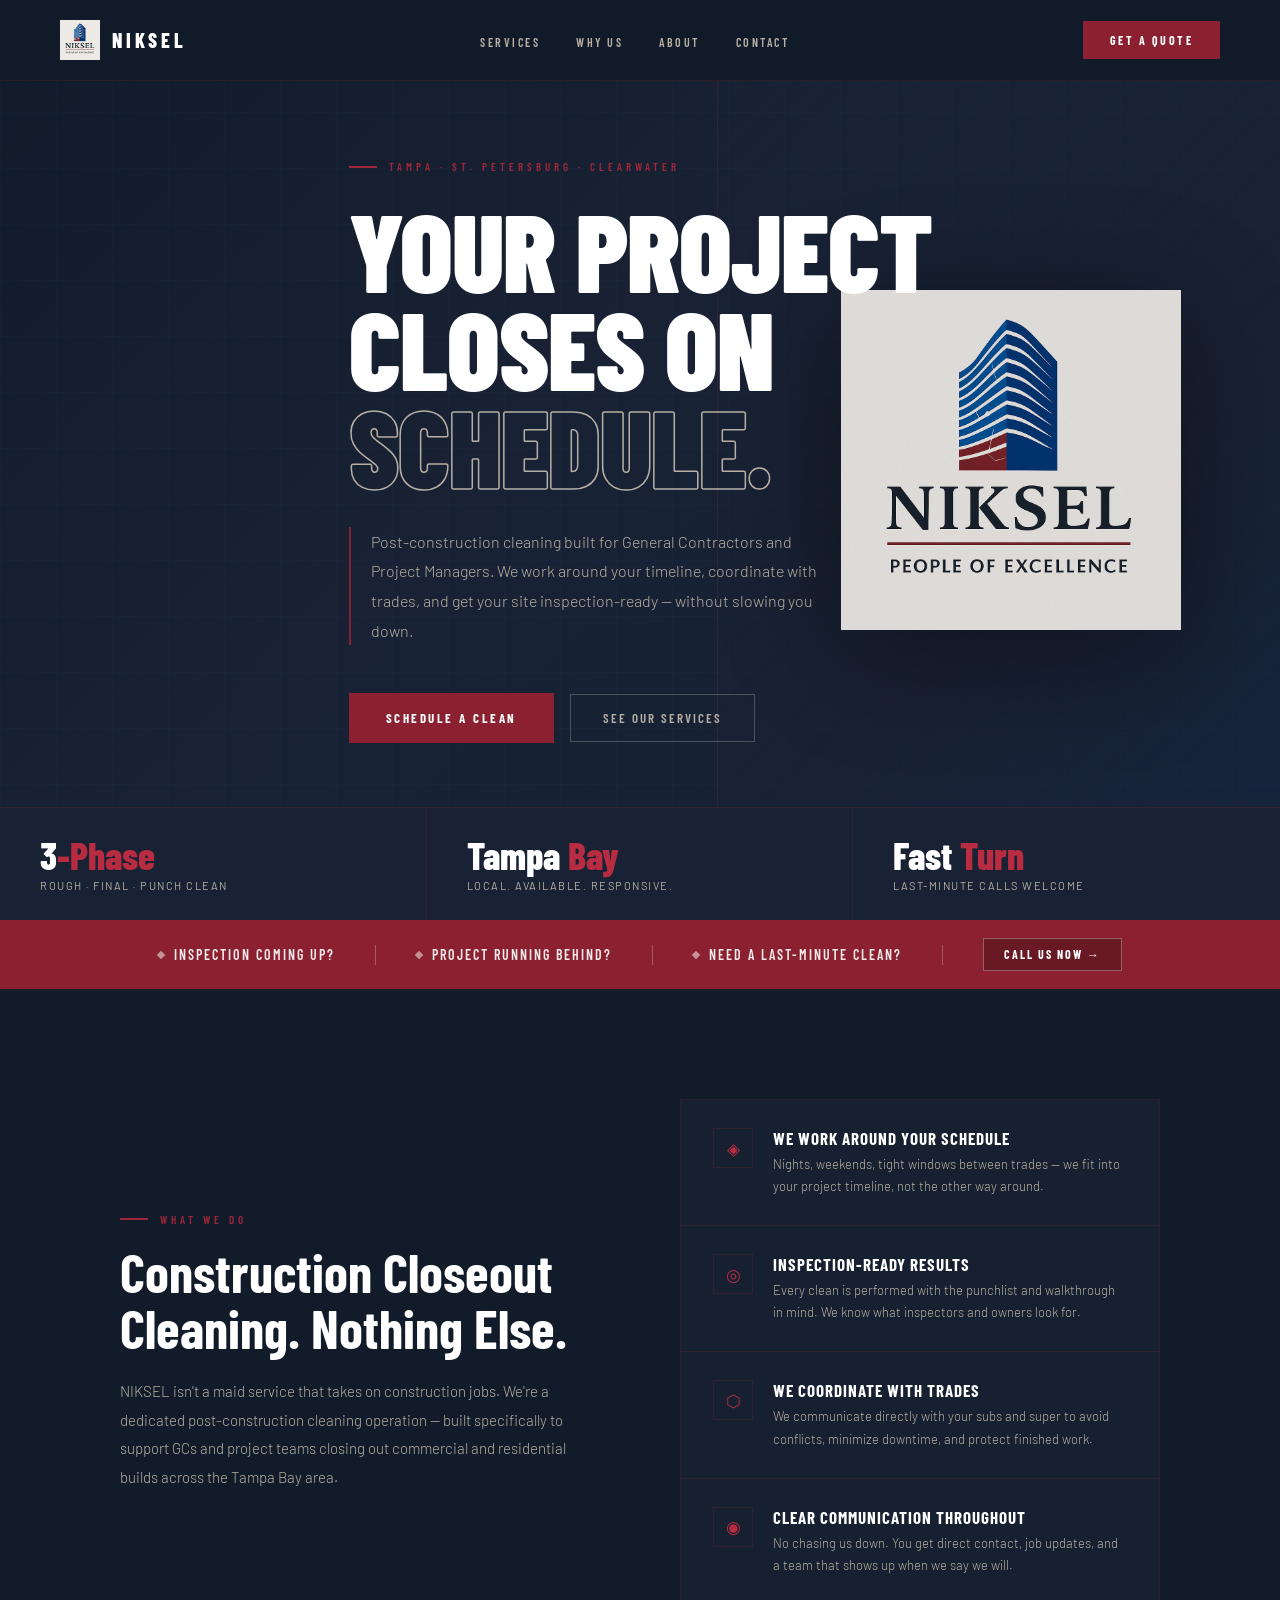
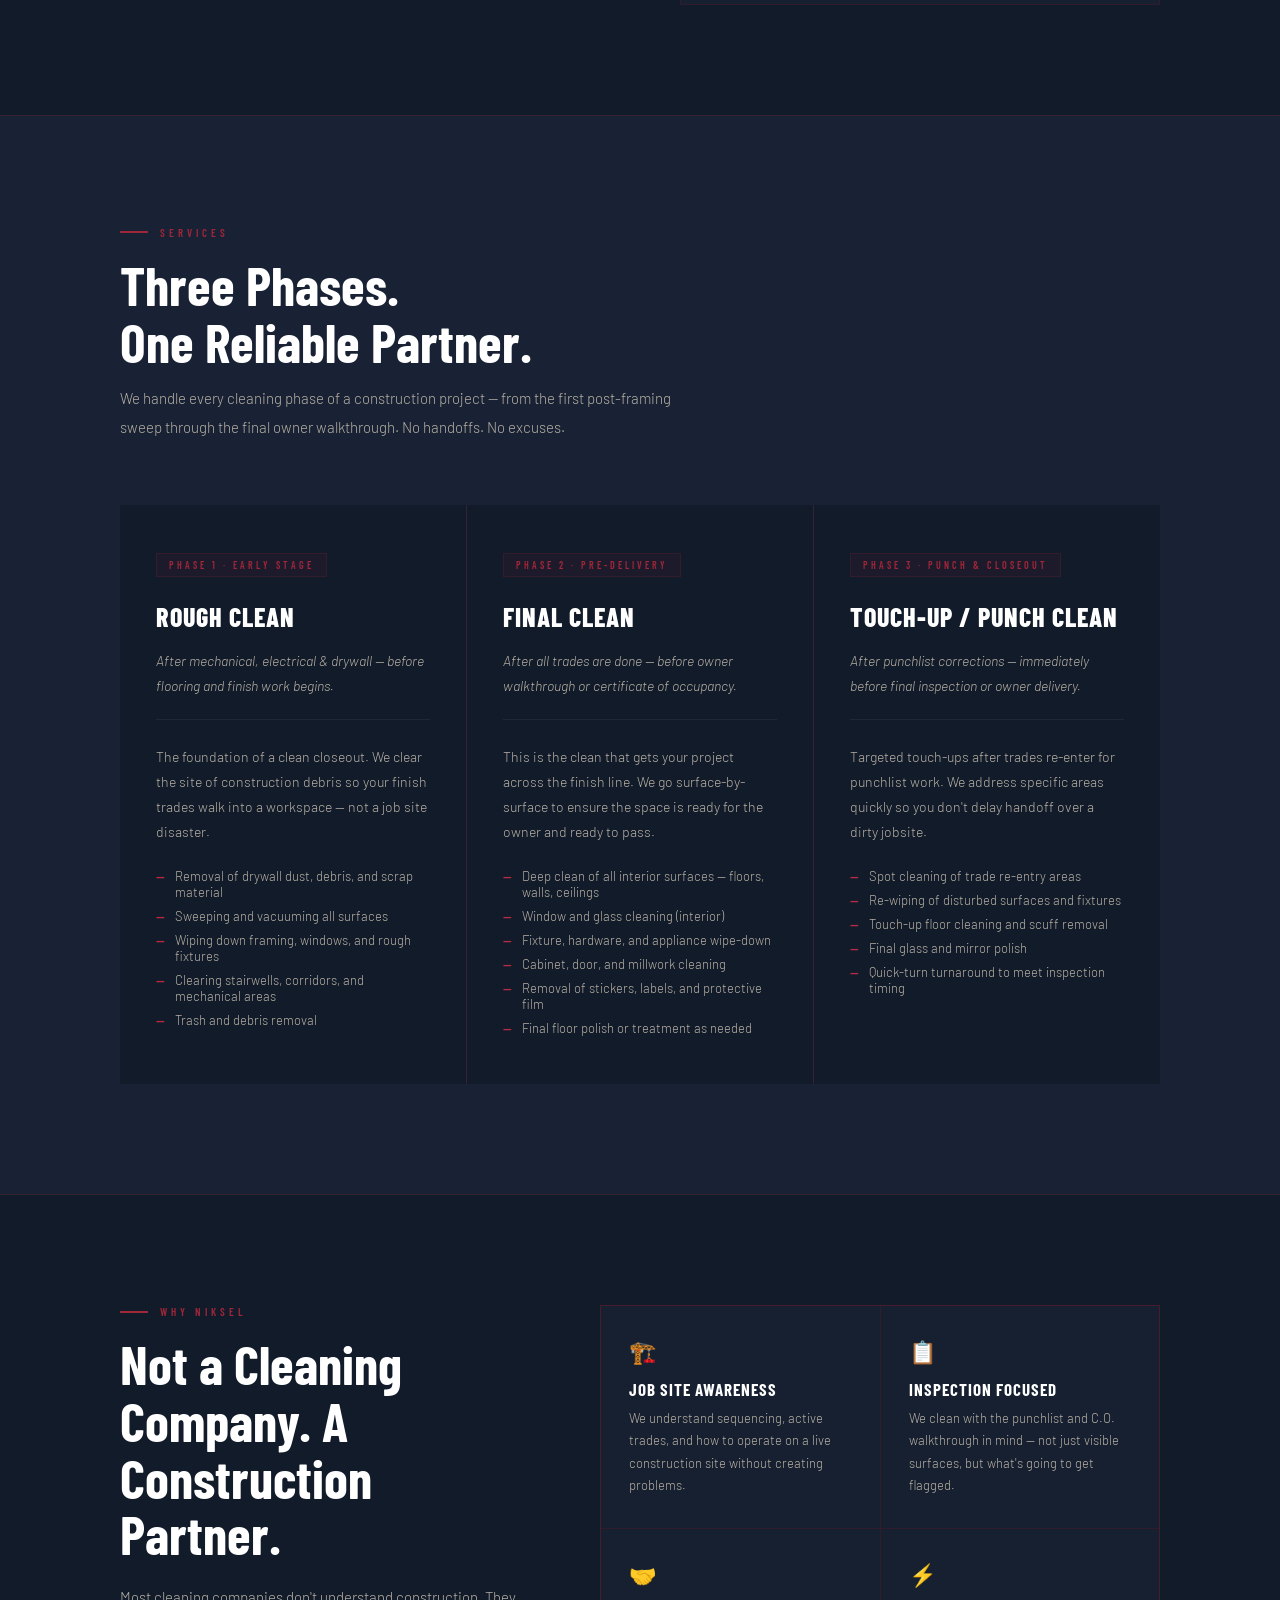
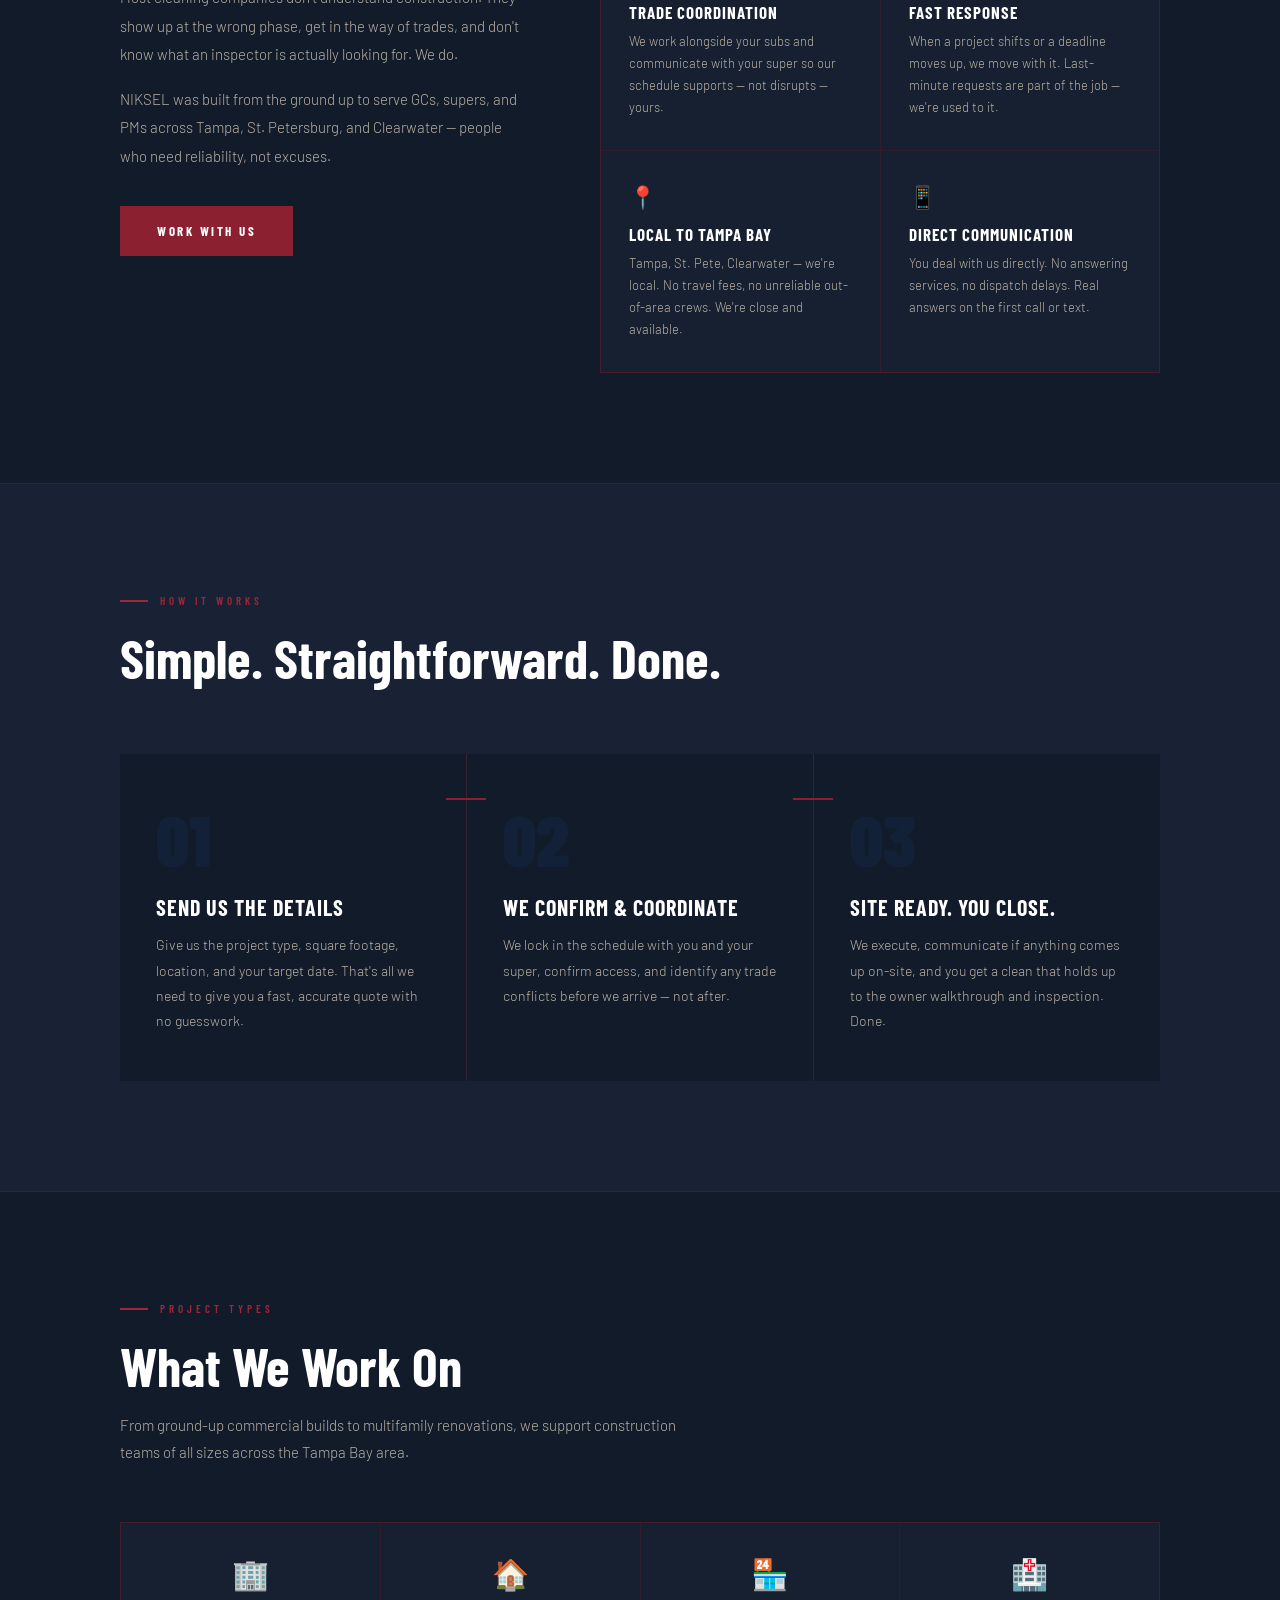
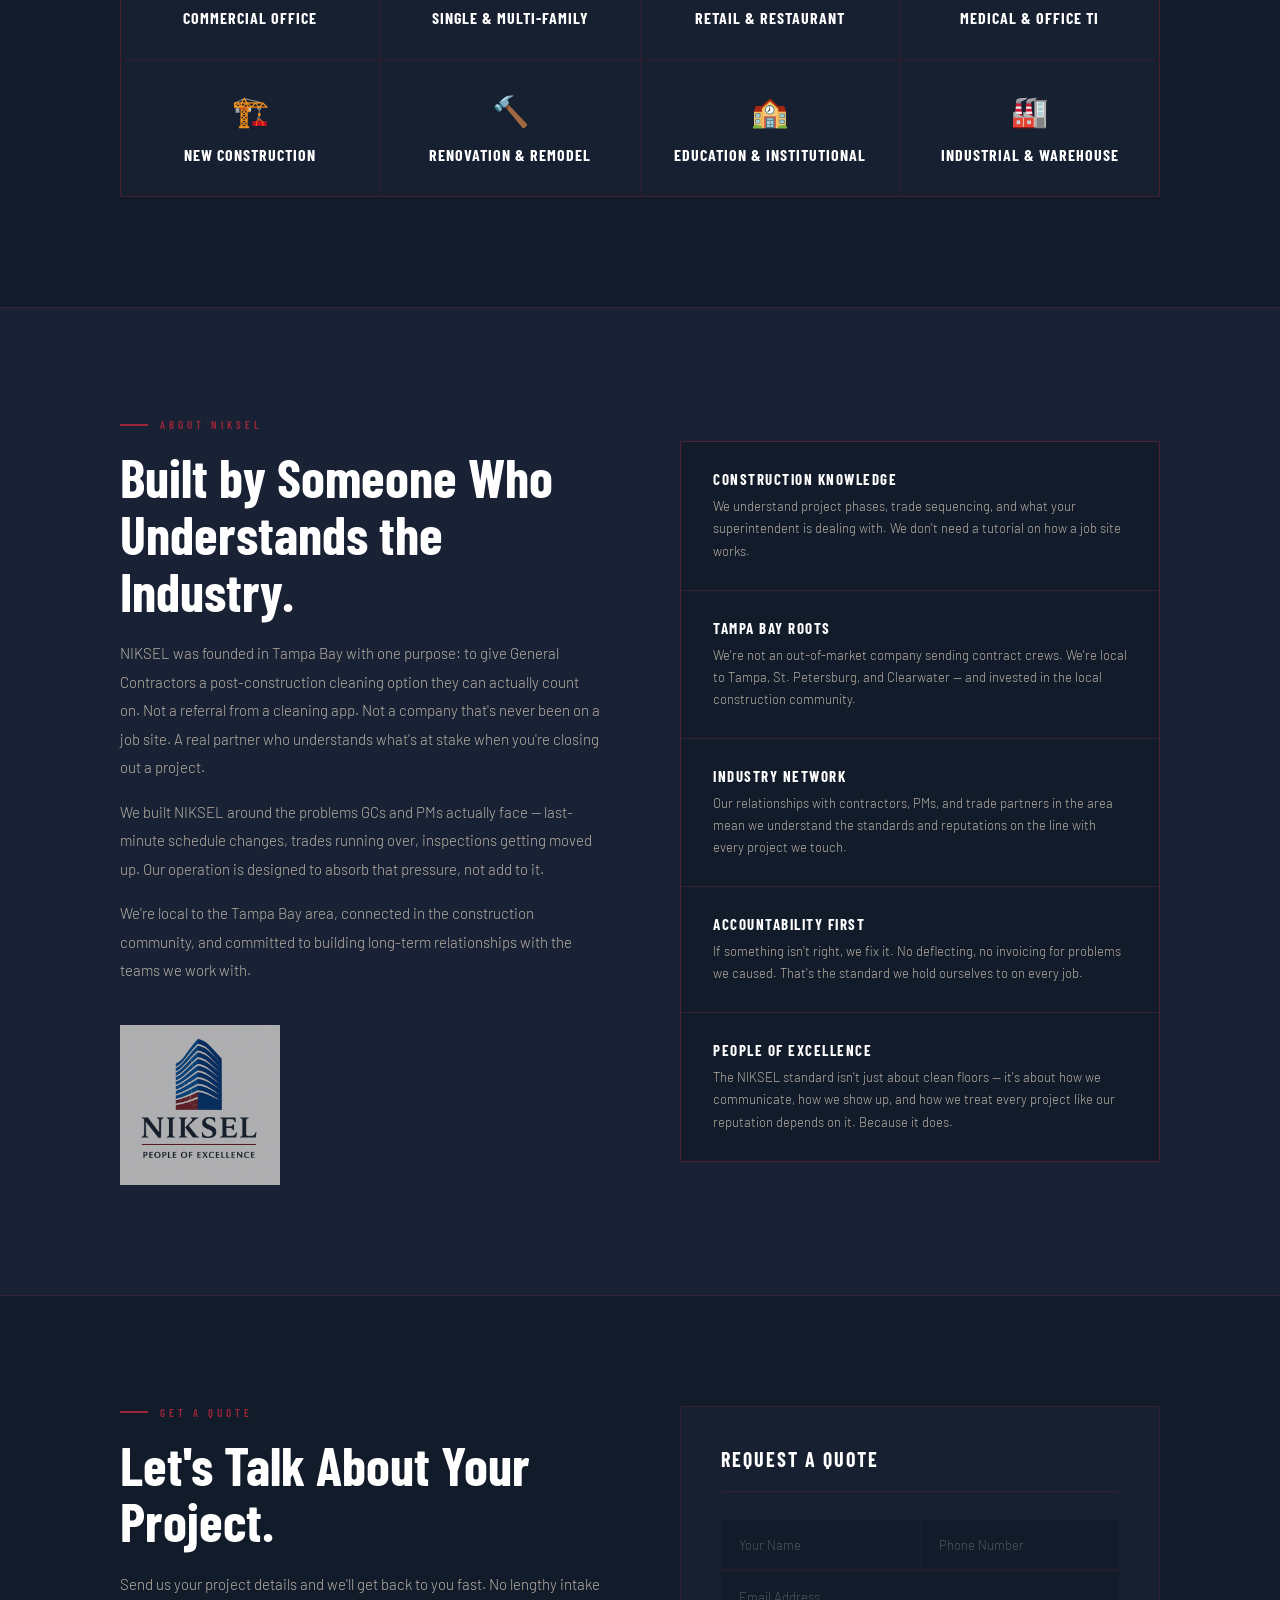
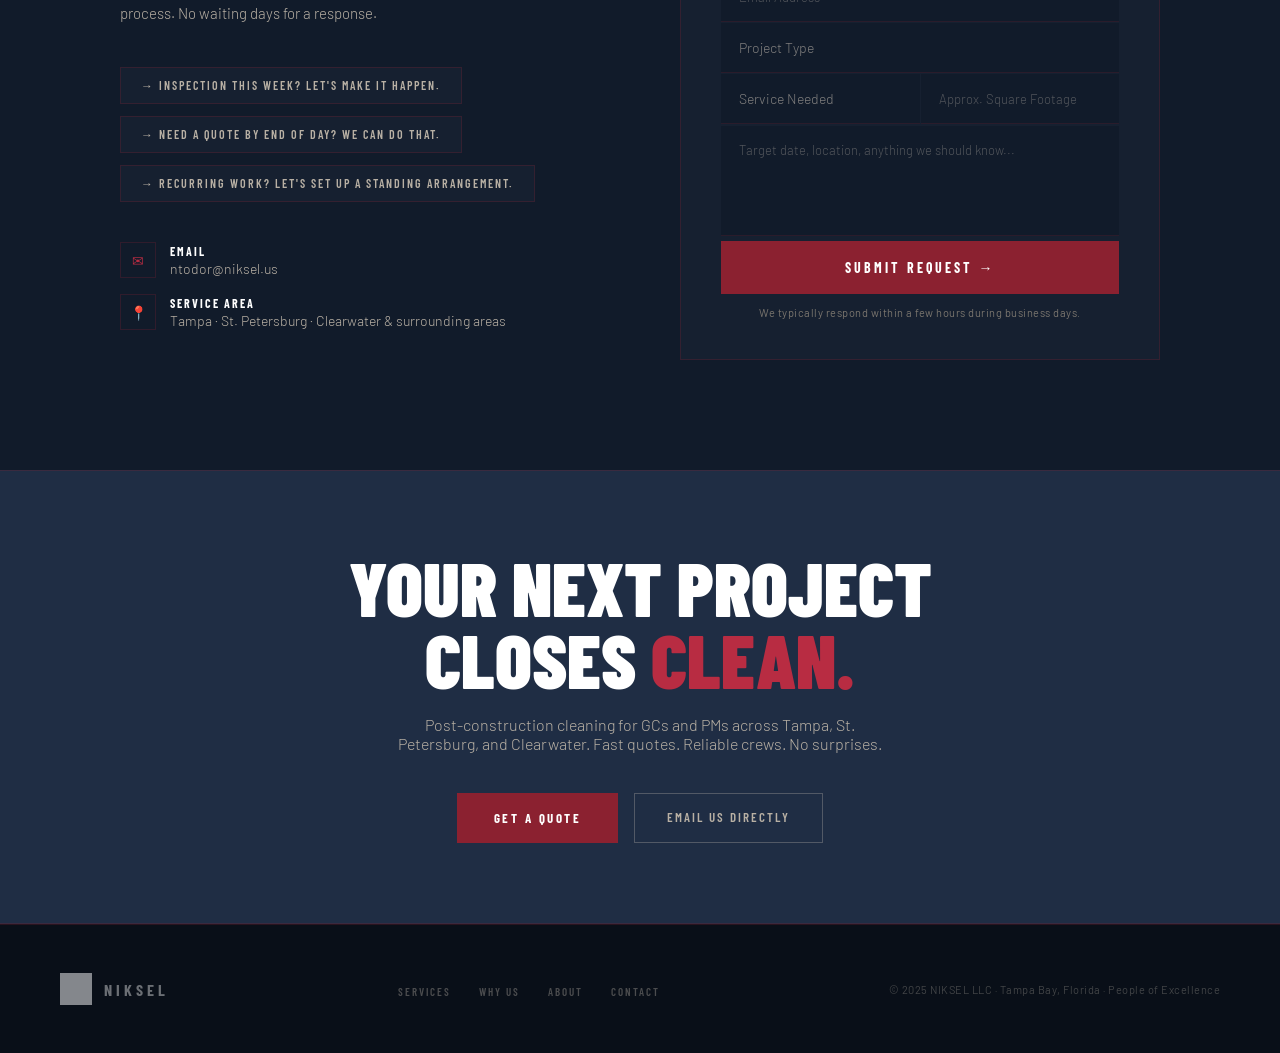
==== index.html @ 2055388c "Update index.html" ====
<!DOCTYPE html>
<html lang="en">
<head>
  <meta charset="UTF-8">
  <meta name="viewport" content="width=device-width, initial-scale=1.0">
  <title>NIKSEL | Post-Construction Cleaning — Tampa, St. Petersburg, Clearwater</title>
  <meta name="description" content="NIKSEL delivers post-construction cleaning for General Contractors and Project Managers across Tampa, St. Petersburg, and Clearwater. Rough clean, final clean, punch clean — built around your schedule.">
  <link rel="preconnect" href="https://fonts.googleapis.com">
  <link rel="preconnect" href="https://fonts.gstatic.com" crossorigin>
  <link href="https://fonts.googleapis.com/css2?family=Barlow+Condensed:wght@300;400;600;700;800;900&family=Barlow:ital,wght@0,300;0,400;0,500;0,600;1,300&display=swap" rel="stylesheet">
  <style>
    :root {
      --navy:        #111B2A;
      --navy-mid:    #182234;
      --navy-light:  #1F2D44;
      --navy-card:   #162030;
      --burgundy:    #8B2130;
      --bur-mid:     #A0263A;
      --bur-light:   #B82C42;
      --cream:       #F0EAE0;
      --cream-dim:   #B8B0A4;
      --cream-faint: #7A756E;
      --blue:        #2952A3;
      --blue-faint:  rgba(41,82,163,0.12);
      --rule-color:  rgba(139,33,48,0.25);
      --white:       #FFFFFF;
    }
    *,*::before,*::after{margin:0;padding:0;box-sizing:border-box;}
    html{scroll-behavior:smooth;}
    body{font-family:'Barlow',sans-serif;background:var(--navy);color:var(--cream);overflow-x:hidden;}

    /* ─── UTILS ─── */
    .label{font-family:'Barlow Condensed',sans-serif;font-size:11px;font-weight:600;letter-spacing:4px;text-transform:uppercase;color:var(--bur-mid);}
    .eyeline{display:flex;align-items:center;gap:12px;margin-bottom:18px;}
    .eyeline::before{content:'';display:block;width:28px;height:2px;background:var(--bur-mid);}
    .section-wrap{max-width:1160px;margin:0 auto;padding:0 60px;}
    @media(max-width:900px){.section-wrap{padding:0 24px;}}

    .fade-up{opacity:0;transform:translateY(28px);transition:opacity .65s ease,transform .65s ease;}
    .fade-up.in{opacity:1;transform:none;}
    .d1{transition-delay:.1s;}.d2{transition-delay:.2s;}.d3{transition-delay:.3s;}.d4{transition-delay:.4s;}

    /* ─── NAV ─── */
    nav{position:fixed;top:0;left:0;right:0;z-index:200;display:flex;align-items:center;justify-content:space-between;padding:20px 60px;background:rgba(17,27,42,0.95);backdrop-filter:blur(16px);border-bottom:1px solid var(--rule-color);transition:padding .3s;}
    nav.scrolled{padding:13px 60px;}
    .nav-logo{display:flex;align-items:center;gap:12px;text-decoration:none;}
    .nav-logo img{height:40px;width:auto;}
    .nav-mark{font-family:'Barlow Condensed',sans-serif;font-weight:800;font-size:20px;letter-spacing:4px;color:var(--white);}
    .nav-links{display:flex;gap:36px;list-style:none;}
    .nav-links a{font-family:'Barlow Condensed',sans-serif;font-size:12px;font-weight:600;letter-spacing:2.5px;text-transform:uppercase;color:var(--cream-dim);text-decoration:none;transition:color .2s;}
    .nav-links a:hover{color:var(--bur-light);}
    .nav-cta{font-family:'Barlow Condensed',sans-serif;font-size:12px;font-weight:700;letter-spacing:2.5px;text-transform:uppercase;padding:11px 26px;background:var(--burgundy);color:var(--white);text-decoration:none;border:1px solid var(--burgundy);transition:all .2s;}
    .nav-cta:hover{background:transparent;color:var(--bur-light);border-color:var(--bur-light);}
    @media(max-width:900px){nav{padding:16px 24px;}.nav-links{display:none;}nav.scrolled{padding:12px 24px;}}

    /* ─── HERO ─── */
    .hero{min-height:100vh;display:flex;flex-direction:column;justify-content:flex-end;position:relative;overflow:hidden;padding-top:80px;}
    .hero-bg{position:absolute;inset:0;background:linear-gradient(135deg,var(--navy) 0%,var(--navy-mid) 45%,rgba(41,82,163,.08) 100%);}
    .hero-grid{position:absolute;inset:0;background-image:linear-gradient(rgba(41,82,163,.06) 1px,transparent 1px),linear-gradient(90deg,rgba(41,82,163,.06) 1px,transparent 1px);background-size:56px 56px;}
    .hero-accent{position:absolute;right:0;top:0;bottom:0;width:44%;background:linear-gradient(135deg,transparent 0%,rgba(27,34,52,.6) 60%,rgba(41,82,163,.08) 100%);border-left:1px solid var(--rule-color);}
    .hero-logo-float{position:absolute;right:0;top:50%;transform:translateY(-50%);width:42%;display:flex;align-items:center;justify-content:center;padding:40px;}
    .hero-logo-float img{width:min(340px,80%);height:auto;opacity:.92;filter:drop-shadow(0 20px 60px rgba(0,0,0,.5));animation:floatIn 1s ease forwards;opacity:0;}
    @keyframes floatIn{to{opacity:.92;}}

    .hero-content{position:relative;z-index:2;padding:80px 60px 0;}
    .hero-content .eyeline{margin-bottom:28px;}
    .hero-h1{font-family:'Barlow Condensed',sans-serif;font-size:clamp(62px,8.5vw,118px);font-weight:900;line-height:.9;letter-spacing:-1px;color:var(--white);max-width:700px;margin-bottom:32px;}
    .hero-h1 em{font-style:normal;color:transparent;-webkit-text-stroke:1.5px var(--cream-dim);}
    .hero-sub{font-size:16px;font-weight:300;line-height:1.85;color:var(--cream-dim);max-width:480px;margin-bottom:48px;padding-left:20px;border-left:2px solid var(--burgundy);}
    .hero-btns{display:flex;gap:16px;align-items:center;flex-wrap:wrap;}
    .btn-red{font-family:'Barlow Condensed',sans-serif;font-size:13px;font-weight:700;letter-spacing:2.5px;text-transform:uppercase;padding:16px 36px;background:var(--burgundy);color:var(--white);text-decoration:none;border:1px solid var(--burgundy);transition:all .25s;display:inline-block;}
    .btn-red:hover{background:var(--bur-mid);border-color:var(--bur-mid);transform:translateY(-2px);}
    .btn-outline{font-family:'Barlow Condensed',sans-serif;font-size:13px;font-weight:600;letter-spacing:2px;text-transform:uppercase;padding:15px 32px;background:transparent;color:var(--cream-dim);text-decoration:none;border:1px solid rgba(200,192,180,.3);transition:all .25s;display:inline-block;}
    .btn-outline:hover{border-color:var(--cream-dim);color:var(--white);}

    .hero-bar{position:relative;z-index:2;margin-top:64px;display:grid;grid-template-columns:repeat(3,1fr);border-top:1px solid var(--rule-color);background:var(--navy-mid);}
    .hero-bar-item{padding:28px 40px;border-right:1px solid var(--rule-color);}
    .hero-bar-item:last-child{border-right:none;}
    .hbi-num{font-family:'Barlow Condensed',sans-serif;font-size:38px;font-weight:800;line-height:1;color:var(--white);}
    .hbi-num span{color:var(--bur-light);}
    .hbi-label{font-size:11px;font-weight:400;letter-spacing:1.5px;text-transform:uppercase;color:var(--cream-dim);margin-top:5px;}

    @media(max-width:900px){
      .hero-content{padding:64px 24px 0;}
      .hero-logo-float{display:none;}
      .hero-accent{display:none;}
      .hero-bar{grid-template-columns:1fr 1fr;}.hero-bar-item:nth-child(3){border-right:none;grid-column:1/-1;border-top:1px solid var(--rule-color);}
      .hero-bar-item{padding:20px 24px;}
    }

    /* ─── URGENCY BAND ─── */
    .urgency{background:var(--burgundy);padding:18px 60px;display:flex;align-items:center;gap:40px;justify-content:center;flex-wrap:wrap;}
    .urgency-item{font-family:'Barlow Condensed',sans-serif;font-size:14px;font-weight:600;letter-spacing:2px;text-transform:uppercase;color:rgba(255,255,255,.9);display:flex;align-items:center;gap:10px;}
    .urgency-item::before{content:'';width:6px;height:6px;background:rgba(255,255,255,.5);display:block;transform:rotate(45deg);flex-shrink:0;}
    .urgency-divider{width:1px;height:20px;background:rgba(255,255,255,.25);}
    .urgency-cta{font-family:'Barlow Condensed',sans-serif;font-size:12px;font-weight:700;letter-spacing:2px;text-transform:uppercase;padding:8px 20px;background:rgba(0,0,0,.25);color:var(--white);text-decoration:none;border:1px solid rgba(255,255,255,.3);white-space:nowrap;transition:background .2s;}
    .urgency-cta:hover{background:rgba(0,0,0,.5);}
    @media(max-width:700px){.urgency{padding:16px 24px;gap:20px;}.urgency-divider{display:none;}}

    /* ─── WHAT WE DO ─── */
    .what-section{padding:110px 0;}
    .what-inner{display:grid;grid-template-columns:1fr 1fr;gap:80px;align-items:center;}
    .what-left h2{font-family:'Barlow Condensed',sans-serif;font-size:clamp(38px,4.5vw,54px);font-weight:700;line-height:1.05;color:var(--white);margin-bottom:20px;}
    .what-left p{font-size:15px;font-weight:300;line-height:1.9;color:var(--cream-dim);}
    .what-bullets{display:flex;flex-direction:column;gap:0;border:1px solid var(--rule-color);}
    .what-bullet{display:flex;align-items:flex-start;gap:20px;padding:28px 32px;border-bottom:1px solid var(--rule-color);background:var(--navy-card);transition:background .25s;}
    .what-bullet:last-child{border-bottom:none;}
    .what-bullet:hover{background:var(--navy-light);}
    .wb-icon{width:40px;height:40px;border:1px solid var(--rule-color);display:flex;align-items:center;justify-content:center;font-size:17px;flex-shrink:0;color:var(--bur-light);}
    .wb-text h4{font-family:'Barlow Condensed',sans-serif;font-size:17px;font-weight:700;letter-spacing:1px;text-transform:uppercase;color:var(--white);margin-bottom:5px;}
    .wb-text p{font-size:13px;font-weight:300;line-height:1.7;color:var(--cream-dim);}
    @media(max-width:900px){.what-inner{grid-template-columns:1fr;gap:48px;}}

    /* ─── SERVICES ─── */
    .services-section{background:var(--navy-mid);border-top:1px solid var(--rule-color);border-bottom:1px solid var(--rule-color);padding:110px 0;}
    .services-header{margin-bottom:64px;}
    .services-header h2{font-family:'Barlow Condensed',sans-serif;font-size:clamp(38px,4.5vw,54px);font-weight:700;line-height:1.05;color:var(--white);}
    .services-header p{font-size:15px;font-weight:300;line-height:1.9;color:var(--cream-dim);max-width:560px;margin-top:14px;}
    .services-grid{display:grid;grid-template-columns:repeat(3,1fr);gap:1px;background:var(--rule-color);}
    .svc-card{background:var(--navy);padding:48px 36px;position:relative;overflow:hidden;transition:background .3s;}
    .svc-card:hover{background:var(--navy-light);}
    .svc-card::after{content:'';position:absolute;bottom:0;left:0;right:0;height:3px;background:var(--burgundy);transform:scaleX(0);transform-origin:left;transition:transform .4s ease;}
    .svc-card:hover::after{transform:scaleX(1);}
    .svc-phase{font-family:'Barlow Condensed',sans-serif;font-size:10px;font-weight:600;letter-spacing:3px;text-transform:uppercase;color:var(--bur-mid);background:rgba(139,33,48,.1);display:inline-block;padding:5px 12px;margin-bottom:24px;border:1px solid rgba(139,33,48,.2);}
    .svc-card h3{font-family:'Barlow Condensed',sans-serif;font-size:26px;font-weight:800;letter-spacing:1px;text-transform:uppercase;color:var(--white);margin-bottom:16px;}
    .svc-when{font-size:12px;font-weight:400;color:var(--cream-faint);font-style:italic;margin-bottom:20px;padding-bottom:20px;border-bottom:1px solid rgba(255,255,255,.06);}
    .svc-card p{font-size:14px;font-weight:300;line-height:1.8;color:var(--cream-dim);margin-bottom:24px;}
    .svc-includes{list-style:none;display:flex;flex-direction:column;gap:8px;}
    .svc-includes li{font-size:13px;font-weight:300;color:var(--cream-dim);display:flex;align-items:flex-start;gap:10px;}
    .svc-includes li::before{content:'—';color:var(--bur-light);flex-shrink:0;font-weight:600;}
    @media(max-width:900px){.services-grid{grid-template-columns:1fr;}}

    /* ─── DIFFERENTIATION ─── */
    .diff-section{padding:110px 0;}
    .diff-inner{display:grid;grid-template-columns:5fr 7fr;gap:80px;align-items:start;}
    .diff-left h2{font-family:'Barlow Condensed',sans-serif;font-size:clamp(38px,4.5vw,54px);font-weight:700;line-height:1.05;color:var(--white);margin-bottom:20px;}
    .diff-left p{font-size:15px;font-weight:300;line-height:1.9;color:var(--cream-dim);}
    .diff-grid{display:grid;grid-template-columns:1fr 1fr;gap:1px;background:var(--rule-color);border:1px solid var(--rule-color);}
    .diff-item{background:var(--navy-card);padding:32px 28px;transition:background .25s;}
    .diff-item:hover{background:var(--navy-light);}
    .diff-icon{font-size:22px;margin-bottom:14px;display:block;}
    .diff-item h4{font-family:'Barlow Condensed',sans-serif;font-size:17px;font-weight:700;letter-spacing:1px;text-transform:uppercase;color:var(--white);margin-bottom:8px;}
    .diff-item p{font-size:13px;font-weight:300;line-height:1.7;color:var(--cream-dim);}
    @media(max-width:900px){.diff-inner{grid-template-columns:1fr;gap:48px;}.diff-grid{grid-template-columns:1fr;}}

    /* ─── PROCESS ─── */
    .process-section{background:var(--navy-mid);border-top:1px solid var(--rule-color);border-bottom:1px solid var(--rule-color);padding:110px 0;}
    .process-header{margin-bottom:64px;}
    .process-header h2{font-family:'Barlow Condensed',sans-serif;font-size:clamp(38px,4.5vw,54px);font-weight:700;color:var(--white);}
    .process-steps{display:grid;grid-template-columns:repeat(3,1fr);gap:1px;background:var(--rule-color);}
    .proc-step{background:var(--navy);padding:48px 36px;position:relative;}
    .proc-num{font-family:'Barlow Condensed',sans-serif;font-size:72px;font-weight:900;color:rgba(41,82,163,.12);line-height:1;margin-bottom:20px;}
    .proc-step h3{font-family:'Barlow Condensed',sans-serif;font-size:22px;font-weight:700;letter-spacing:1px;text-transform:uppercase;color:var(--white);margin-bottom:12px;}
    .proc-step p{font-size:14px;font-weight:300;line-height:1.8;color:var(--cream-dim);}
    .proc-connector{position:absolute;top:44px;right:-20px;width:40px;height:2px;background:var(--burgundy);z-index:1;}
    @media(max-width:900px){.process-steps{grid-template-columns:1fr;}.proc-connector{display:none;}}

    /* ─── PROJECT TYPES ─── */
    .projects-section{padding:110px 0;}
    .projects-header{margin-bottom:56px;}
    .projects-header h2{font-family:'Barlow Condensed',sans-serif;font-size:clamp(38px,4.5vw,54px);font-weight:700;color:var(--white);}
    .projects-header p{font-size:15px;font-weight:300;color:var(--cream-dim);max-width:560px;margin-top:14px;line-height:1.8;}
    .projects-grid{display:grid;grid-template-columns:repeat(4,1fr);gap:1px;background:var(--rule-color);border:1px solid var(--rule-color);}
    .proj-type{background:var(--navy-card);padding:32px 24px;text-align:center;transition:background .25s;}
    .proj-type:hover{background:var(--navy-light);}
    .proj-icon{font-size:30px;margin-bottom:16px;display:block;}
    .proj-type h4{font-family:'Barlow Condensed',sans-serif;font-size:16px;font-weight:700;letter-spacing:1px;text-transform:uppercase;color:var(--white);}
    @media(max-width:900px){.projects-grid{grid-template-columns:repeat(2,1fr);}}

    /* ─── ABOUT ─── */
    .about-section{background:var(--navy-mid);border-top:1px solid var(--rule-color);border-bottom:1px solid var(--rule-color);padding:110px 0;}
    .about-inner{display:grid;grid-template-columns:1fr 1fr;gap:80px;align-items:center;}
    .about-left h2{font-family:'Barlow Condensed',sans-serif;font-size:clamp(38px,4.5vw,54px);font-weight:700;line-height:1.05;color:var(--white);margin-bottom:20px;}
    .about-left p{font-size:15px;font-weight:300;line-height:1.9;color:var(--cream-dim);margin-bottom:16px;}
    .about-right{display:flex;flex-direction:column;gap:1px;background:var(--rule-color);border:1px solid var(--rule-color);}
    .about-point{background:var(--navy);padding:28px 32px;}
    .about-point h4{font-family:'Barlow Condensed',sans-serif;font-size:15px;font-weight:700;letter-spacing:1.5px;text-transform:uppercase;color:var(--white);margin-bottom:7px;}
    .about-point p{font-size:13px;font-weight:300;line-height:1.7;color:var(--cream-dim);}
    .about-logo{display:block;width:160px;margin-top:40px;opacity:.7;}
    @media(max-width:900px){.about-inner{grid-template-columns:1fr;}}

    /* ─── CONTACT ─── */
    .contact-section{padding:110px 0;}
    .contact-inner{display:grid;grid-template-columns:1fr 1fr;gap:80px;align-items:start;}
    .contact-left h2{font-family:'Barlow Condensed',sans-serif;font-size:clamp(38px,4.5vw,54px);font-weight:700;line-height:1.05;color:var(--white);margin-bottom:20px;}
    .contact-left p{font-size:15px;font-weight:300;line-height:1.9;color:var(--cream-dim);margin-bottom:40px;}
    .cta-variations{display:flex;flex-direction:column;gap:12px;margin-bottom:40px;}
    .cta-pill{font-family:'Barlow Condensed',sans-serif;font-size:12px;font-weight:600;letter-spacing:2px;text-transform:uppercase;padding:10px 20px;border:1px solid var(--rule-color);color:var(--cream-dim);background:var(--navy-card);width:fit-content;}
    .contact-detail{display:flex;align-items:center;gap:14px;margin-bottom:16px;}
    .cd-icon{width:36px;height:36px;border:1px solid var(--rule-color);display:flex;align-items:center;justify-content:center;font-size:14px;flex-shrink:0;color:var(--bur-light);}
    .cd-text{font-size:14px;font-weight:300;color:var(--cream-dim);}
    .cd-text strong{display:block;font-family:'Barlow Condensed',sans-serif;font-size:12px;font-weight:700;letter-spacing:2px;text-transform:uppercase;color:var(--white);margin-bottom:2px;}

    /* Form */
    .lead-form{background:var(--navy-card);border:1px solid var(--rule-color);padding:40px;}
    .form-title{font-family:'Barlow Condensed',sans-serif;font-size:20px;font-weight:700;letter-spacing:2px;text-transform:uppercase;color:var(--white);margin-bottom:28px;padding-bottom:20px;border-bottom:1px solid var(--rule-color);}
    .frow{display:grid;grid-template-columns:1fr 1fr;gap:1px;margin-bottom:1px;}
    .ff{position:relative;}
    .ff input,.ff select,.ff textarea{width:100%;padding:16px 18px;background:var(--navy);border:none;border-bottom:1px solid rgba(139,33,48,.2);color:var(--white);font-family:'Barlow',sans-serif;font-size:14px;font-weight:300;outline:none;transition:border-color .2s,background .2s;appearance:none;}
    .ff input:focus,.ff select:focus,.ff textarea:focus{border-color:var(--bur-light);background:rgba(139,33,48,.04);}
    .ff input::placeholder,.ff textarea::placeholder{color:rgba(200,192,180,.35);font-size:13px;}
    .ff select{color:rgba(200,192,180,.6);}
    .ff select.filled{color:var(--white);}
    .ff select option{background:var(--navy);color:var(--white);}
    .ff textarea{resize:none;height:110px;}
    .ff{margin-bottom:1px;}
    .form-submit{margin-top:1px;width:100%;padding:18px;background:var(--burgundy);color:var(--white);border:none;font-family:'Barlow Condensed',sans-serif;font-size:14px;font-weight:700;letter-spacing:3px;text-transform:uppercase;cursor:pointer;transition:background .2s;}
    .form-submit:hover{background:var(--bur-mid);}
    .form-note{font-size:11px;color:var(--cream-faint);margin-top:12px;text-align:center;letter-spacing:.5px;}
    @media(max-width:900px){.contact-inner{grid-template-columns:1fr;}.frow{grid-template-columns:1fr;}}

    /* ─── FINAL CTA BAND ─── */
    .final-cta{background:var(--navy-light);border-top:1px solid var(--rule-color);border-bottom:1px solid var(--rule-color);padding:80px 0;}
    .final-cta-inner{text-align:center;}
    .final-cta h2{font-family:'Barlow Condensed',sans-serif;font-size:clamp(42px,6vw,76px);font-weight:900;line-height:.95;color:var(--white);margin-bottom:20px;}
    .final-cta h2 em{font-style:normal;color:var(--bur-light);}
    .final-cta p{font-size:16px;font-weight:300;color:var(--cream-dim);max-width:500px;margin:0 auto 40px;}
    .final-cta-btns{display:flex;gap:16px;justify-content:center;flex-wrap:wrap;}

    /* ─── FOOTER ─── */
    footer{background:#090F18;padding:48px 60px;border-top:1px solid var(--rule-color);}
    .footer-inner{max-width:1160px;margin:0 auto;display:flex;align-items:center;justify-content:space-between;flex-wrap:wrap;gap:20px;}
    .footer-logo{display:flex;align-items:center;gap:12px;}
    .footer-logo img{height:32px;filter:brightness(0) invert(1);opacity:.5;}
    .footer-brand{font-family:'Barlow Condensed',sans-serif;font-size:16px;font-weight:700;letter-spacing:4px;color:rgba(255,255,255,.4);}
    .footer-links{display:flex;gap:28px;list-style:none;}
    .footer-links a{font-family:'Barlow Condensed',sans-serif;font-size:11px;font-weight:600;letter-spacing:2px;text-transform:uppercase;color:rgba(200,192,180,.35);text-decoration:none;transition:color .2s;}
    .footer-links a:hover{color:var(--cream-dim);}
    .footer-copy{font-size:11px;color:rgba(200,192,180,.3);letter-spacing:.5px;}
    @media(max-width:700px){footer{padding:40px 24px;}.footer-links{display:none;}}
  </style>
</head>
<body>

<!-- NAV -->
<nav id="nav">
  <a class="nav-logo" href="#">
    <img src="[data-uri]" alt="NIKSEL">
    <span class="nav-mark">NIKSEL</span>
  </a>
  <ul class="nav-links">
    <li><a href="#services">Services</a></li>
    <li><a href="#why">Why Us</a></li>
    <li><a href="#about">About</a></li>
    <li><a href="#contact">Contact</a></li>
  </ul>
  <a href="#contact" class="nav-cta">Get a Quote</a>
</nav>

<!-- HERO -->
<section class="hero">
  <div class="hero-bg"></div>
  <div class="hero-grid"></div>
  <div class="hero-accent"></div>
  <div class="hero-logo-float">
    <img src="[data-uri]" alt="NIKSEL">
  </div>
  <div class="hero-content section-wrap">
    <div class="eyeline"><span class="label">Tampa · St. Petersburg · Clearwater</span></div>
    <h1 class="hero-h1">YOUR PROJECT<br>CLOSES ON<br><em>SCHEDULE.</em></h1>
    <p class="hero-sub">Post-construction cleaning built for General Contractors and Project Managers. We work around your timeline, coordinate with trades, and get your site inspection-ready — without slowing you down.</p>
    <div class="hero-btns">
      <a href="#contact" class="btn-red">Schedule a Clean</a>
      <a href="#services" class="btn-outline">See Our Services</a>
    </div>
  </div>
  <div class="hero-bar">
    <div class="hero-bar-item">
      <div class="hbi-num">3<span>-Phase</span></div>
      <div class="hbi-label">Rough · Final · Punch Clean</div>
    </div>
    <div class="hero-bar-item">
      <div class="hbi-num">Tampa<span> Bay</span></div>
      <div class="hbi-label">Local. Available. Responsive.</div>
    </div>
    <div class="hero-bar-item">
      <div class="hbi-num">Fast<span> Turn</span></div>
      <div class="hbi-label">Last-minute calls welcome</div>
    </div>
  </div>
</section>

<!-- URGENCY BAND -->
<div class="urgency">
  <div class="urgency-item">Inspection coming up?</div>
  <div class="urgency-divider"></div>
  <div class="urgency-item">Project running behind?</div>
  <div class="urgency-divider"></div>
  <div class="urgency-item">Need a last-minute clean?</div>
  <div class="urgency-divider"></div>
  <a href="#contact" class="urgency-cta">Call Us Now →</a>
</div>

<!-- WHAT WE DO -->
<section class="what-section">
  <div class="section-wrap">
    <div class="what-inner">
      <div class="what-left fade-up">
        <div class="eyeline"><span class="label">What we do</span></div>
        <h2>Construction Closeout Cleaning. Nothing Else.</h2>
        <p>NIKSEL isn't a maid service that takes on construction jobs. We're a dedicated post-construction cleaning operation — built specifically to support GCs and project teams closing out commercial and residential builds across the Tampa Bay area.</p>
      </div>
      <div class="what-bullets fade-up d1">
        <div class="what-bullet">
          <div class="wb-icon">◈</div>
          <div class="wb-text">
            <h4>We Work Around Your Schedule</h4>
            <p>Nights, weekends, tight windows between trades — we fit into your project timeline, not the other way around.</p>
          </div>
        </div>
        <div class="what-bullet">
          <div class="wb-icon">◎</div>
          <div class="wb-text">
            <h4>Inspection-Ready Results</h4>
            <p>Every clean is performed with the punchlist and walkthrough in mind. We know what inspectors and owners look for.</p>
          </div>
        </div>
        <div class="what-bullet">
          <div class="wb-icon">⬡</div>
          <div class="wb-text">
            <h4>We Coordinate With Trades</h4>
            <p>We communicate directly with your subs and super to avoid conflicts, minimize downtime, and protect finished work.</p>
          </div>
        </div>
        <div class="what-bullet">
          <div class="wb-icon">◉</div>
          <div class="wb-text">
            <h4>Clear Communication Throughout</h4>
            <p>No chasing us down. You get direct contact, job updates, and a team that shows up when we say we will.</p>
          </div>
        </div>
      </div>
    </div>
  </div>
</section>

<!-- SERVICES -->
<section class="services-section" id="services">
  <div class="section-wrap">
    <div class="services-header fade-up">
      <div class="eyeline"><span class="label">Services</span></div>
      <h2>Three Phases.<br>One Reliable Partner.</h2>
      <p>We handle every cleaning phase of a construction project — from the first post-framing sweep through the final owner walkthrough. No handoffs. No excuses.</p>
    </div>
    <div class="services-grid">
      <div class="svc-card fade-up">
        <span class="svc-phase">Phase 1 · Early Stage</span>
        <h3>Rough Clean</h3>
        <p class="svc-when">After mechanical, electrical &amp; drywall — before flooring and finish work begins.</p>
        <p>The foundation of a clean closeout. We clear the site of construction debris so your finish trades walk into a workspace — not a job site disaster.</p>
        <ul class="svc-includes">
          <li>Removal of drywall dust, debris, and scrap material</li>
          <li>Sweeping and vacuuming all surfaces</li>
          <li>Wiping down framing, windows, and rough fixtures</li>
          <li>Clearing stairwells, corridors, and mechanical areas</li>
          <li>Trash and debris removal</li>
        </ul>
      </div>
      <div class="svc-card fade-up d1">
        <span class="svc-phase">Phase 2 · Pre-Delivery</span>
        <h3>Final Clean</h3>
        <p class="svc-when">After all trades are done — before owner walkthrough or certificate of occupancy.</p>
        <p>This is the clean that gets your project across the finish line. We go surface-by-surface to ensure the space is ready for the owner and ready to pass.</p>
        <ul class="svc-includes">
          <li>Deep clean of all interior surfaces — floors, walls, ceilings</li>
          <li>Window and glass cleaning (interior)</li>
          <li>Fixture, hardware, and appliance wipe-down</li>
          <li>Cabinet, door, and millwork cleaning</li>
          <li>Removal of stickers, labels, and protective film</li>
          <li>Final floor polish or treatment as needed</li>
        </ul>
      </div>
      <div class="svc-card fade-up d2">
        <span class="svc-phase">Phase 3 · Punch &amp; Closeout</span>
        <h3>Touch-Up / Punch Clean</h3>
        <p class="svc-when">After punchlist corrections — immediately before final inspection or owner delivery.</p>
        <p>Targeted touch-ups after trades re-enter for punchlist work. We address specific areas quickly so you don't delay handoff over a dirty jobsite.</p>
        <ul class="svc-includes">
          <li>Spot cleaning of trade re-entry areas</li>
          <li>Re-wiping of disturbed surfaces and fixtures</li>
          <li>Touch-up floor cleaning and scuff removal</li>
          <li>Final glass and mirror polish</li>
          <li>Quick-turn turnaround to meet inspection timing</li>
        </ul>
      </div>
    </div>
  </div>
</section>

<!-- DIFFERENTIATION / WHY -->
<section class="diff-section" id="why">
  <div class="section-wrap">
    <div class="diff-inner">
      <div class="diff-left fade-up">
        <div class="eyeline"><span class="label">Why NIKSEL</span></div>
        <h2>Not a Cleaning Company. A Construction Partner.</h2>
        <p>Most cleaning companies don't understand construction. They show up at the wrong phase, get in the way of trades, and don't know what an inspector is actually looking for. We do.</p>
        <p style="margin-top:16px;">NIKSEL was built from the ground up to serve GCs, supers, and PMs across Tampa, St. Petersburg, and Clearwater — people who need reliability, not excuses.</p>
        <a href="#contact" class="btn-red" style="margin-top:36px;display:inline-block;">Work With Us</a>
      </div>
      <div class="diff-grid fade-up d1">
        <div class="diff-item">
          <span class="diff-icon">🏗️</span>
          <h4>Job Site Awareness</h4>
          <p>We understand sequencing, active trades, and how to operate on a live construction site without creating problems.</p>
        </div>
        <div class="diff-item">
          <span class="diff-icon">📋</span>
          <h4>Inspection Focused</h4>
          <p>We clean with the punchlist and C.O. walkthrough in mind — not just visible surfaces, but what's going to get flagged.</p>
        </div>
        <div class="diff-item">
          <span class="diff-icon">🤝</span>
          <h4>Trade Coordination</h4>
          <p>We work alongside your subs and communicate with your super so our schedule supports — not disrupts — yours.</p>
        </div>
        <div class="diff-item">
          <span class="diff-icon">⚡</span>
          <h4>Fast Response</h4>
          <p>When a project shifts or a deadline moves up, we move with it. Last-minute requests are part of the job — we're used to it.</p>
        </div>
        <div class="diff-item">
          <span class="diff-icon">📍</span>
          <h4>Local to Tampa Bay</h4>
          <p>Tampa, St. Pete, Clearwater — we're local. No travel fees, no unreliable out-of-area crews. We're close and available.</p>
        </div>
        <div class="diff-item">
          <span class="diff-icon">📱</span>
          <h4>Direct Communication</h4>
          <p>You deal with us directly. No answering services, no dispatch delays. Real answers on the first call or text.</p>
        </div>
      </div>
    </div>
  </div>
</section>

<!-- PROCESS -->
<section class="process-section" id="process">
  <div class="section-wrap">
    <div class="process-header fade-up">
      <div class="eyeline"><span class="label">How it works</span></div>
      <h2>Simple. Straightforward. Done.</h2>
    </div>
    <div class="process-steps">
      <div class="proc-step fade-up">
        <div class="proc-num">01</div>
        <h3>Send Us the Details</h3>
        <p>Give us the project type, square footage, location, and your target date. That's all we need to give you a fast, accurate quote with no guesswork.</p>
        <div class="proc-connector"></div>
      </div>
      <div class="proc-step fade-up d1">
        <div class="proc-num">02</div>
        <h3>We Confirm &amp; Coordinate</h3>
        <p>We lock in the schedule with you and your super, confirm access, and identify any trade conflicts before we arrive — not after.</p>
        <div class="proc-connector"></div>
      </div>
      <div class="proc-step fade-up d2">
        <div class="proc-num">03</div>
        <h3>Site Ready. You Close.</h3>
        <p>We execute, communicate if anything comes up on-site, and you get a clean that holds up to the owner walkthrough and inspection. Done.</p>
      </div>
    </div>
  </div>
</section>

<!-- PROJECT TYPES -->
<section class="projects-section">
  <div class="section-wrap">
    <div class="projects-header fade-up">
      <div class="eyeline"><span class="label">Project types</span></div>
      <h2>What We Work On</h2>
      <p>From ground-up commercial builds to multifamily renovations, we support construction teams of all sizes across the Tampa Bay area.</p>
    </div>
    <div class="projects-grid fade-up d1">
      <div class="proj-type">
        <span class="proj-icon">🏢</span>
        <h4>Commercial Office</h4>
      </div>
      <div class="proj-type">
        <span class="proj-icon">🏠</span>
        <h4>Single &amp; Multi-Family</h4>
      </div>
      <div class="proj-type">
        <span class="proj-icon">🏪</span>
        <h4>Retail &amp; Restaurant</h4>
      </div>
      <div class="proj-type">
        <span class="proj-icon">🏥</span>
        <h4>Medical &amp; Office TI</h4>
      </div>
      <div class="proj-type">
        <span class="proj-icon">🏗️</span>
        <h4>New Construction</h4>
      </div>
      <div class="proj-type">
        <span class="proj-icon">🔨</span>
        <h4>Renovation &amp; Remodel</h4>
      </div>
      <div class="proj-type">
        <span class="proj-icon">🏫</span>
        <h4>Education &amp; Institutional</h4>
      </div>
      <div class="proj-type">
        <span class="proj-icon">🏭</span>
        <h4>Industrial &amp; Warehouse</h4>
      </div>
    </div>
  </div>
</section>

<!-- ABOUT -->
<section class="about-section" id="about">
  <div class="section-wrap">
    <div class="about-inner">
      <div class="about-left fade-up">
        <div class="eyeline"><span class="label">About NIKSEL</span></div>
        <h2>Built by Someone Who Understands the Industry.</h2>
        <p>NIKSEL was founded in Tampa Bay with one purpose: to give General Contractors a post-construction cleaning option they can actually count on. Not a referral from a cleaning app. Not a company that's never been on a job site. A real partner who understands what's at stake when you're closing out a project.</p>
        <p>We built NIKSEL around the problems GCs and PMs actually face — last-minute schedule changes, trades running over, inspections getting moved up. Our operation is designed to absorb that pressure, not add to it.</p>
        <p>We're local to the Tampa Bay area, connected in the construction community, and committed to building long-term relationships with the teams we work with.</p>
        <img class="about-logo" src="[data-uri]" alt="NIKSEL People of Excellence">
      </div>
      <div class="about-right fade-up d1">
        <div class="about-point">
          <h4>Construction Knowledge</h4>
          <p>We understand project phases, trade sequencing, and what your superintendent is dealing with. We don't need a tutorial on how a job site works.</p>
        </div>
        <div class="about-point">
          <h4>Tampa Bay Roots</h4>
          <p>We're not an out-of-market company sending contract crews. We're local to Tampa, St. Petersburg, and Clearwater — and invested in the local construction community.</p>
        </div>
        <div class="about-point">
          <h4>Industry Network</h4>
          <p>Our relationships with contractors, PMs, and trade partners in the area mean we understand the standards and reputations on the line with every project we touch.</p>
        </div>
        <div class="about-point">
          <h4>Accountability First</h4>
          <p>If something isn't right, we fix it. No deflecting, no invoicing for problems we caused. That's the standard we hold ourselves to on every job.</p>
        </div>
        <div class="about-point">
          <h4>People of Excellence</h4>
          <p>The NIKSEL standard isn't just about clean floors — it's about how we communicate, how we show up, and how we treat every project like our reputation depends on it. Because it does.</p>
        </div>
      </div>
    </div>
  </div>
</section>

<!-- CONTACT / LEAD CAPTURE -->
<section class="contact-section" id="contact">
  <div class="section-wrap">
    <div class="contact-inner">
      <div class="contact-left fade-up">
        <div class="eyeline"><span class="label">Get a Quote</span></div>
        <h2>Let's Talk About Your Project.</h2>
        <p>Send us your project details and we'll get back to you fast. No lengthy intake process. No waiting days for a response.</p>
        <div class="cta-variations">
          <span class="cta-pill">→ Inspection this week? Let's make it happen.</span>
          <span class="cta-pill">→ Need a quote by end of day? We can do that.</span>
          <span class="cta-pill">→ Recurring work? Let's set up a standing arrangement.</span>
        </div>
        <div class="contact-detail">
          <div class="cd-icon">✉</div>
          <div class="cd-text"><strong>Email</strong>ntodor@niksel.us</div>
        </div>
        <div class="contact-detail">
          <div class="cd-icon">📍</div>
          <div class="cd-text"><strong>Service Area</strong>Tampa · St. Petersburg · Clearwater &amp; surrounding areas</div>
        </div>
      </div>
      <div class="fade-up d1">
        <div class="lead-form">
          <div class="form-title">Request a Quote</div>
          <form action="https://formspree.io/f/YOUR-ID" method="POST">
            <div class="frow">
              <div class="ff"><input type="text" name="name" placeholder="Your Name" required></div>
              <div class="ff"><input type="tel" name="phone" placeholder="Phone Number" required></div>
            </div>
            <div class="ff"><input type="email" name="email" placeholder="Email Address" required></div>
            <div class="ff">
              <select name="project_type" required onchange="this.classList.add('filled')">
                <option value="" disabled selected>Project Type</option>
                <option>Commercial Office</option>
                <option>Retail / Restaurant</option>
                <option>Single-Family Residential</option>
                <option>Multifamily / Condo</option>
                <option>Medical / Office TI</option>
                <option>Industrial / Warehouse</option>
                <option>Other</option>
              </select>
            </div>
            <div class="frow">
              <div class="ff">
                <select name="service_needed" onchange="this.classList.add('filled')">
                  <option value="" disabled selected>Service Needed</option>
                  <option>Rough Clean</option>
                  <option>Final Clean</option>
                  <option>Touch-Up / Punch Clean</option>
                  <option>Full Package (All Phases)</option>
                  <option>Not Sure Yet</option>
                </select>
              </div>
              <div class="ff"><input type="text" name="sqft" placeholder="Approx. Square Footage"></div>
            </div>
            <div class="ff"><textarea name="message" placeholder="Target date, location, anything we should know..."></textarea></div>
            <button type="submit" class="form-submit">Submit Request →</button>
            <p class="form-note">We typically respond within a few hours during business days.</p>
          </form>
        </div>
      </div>
    </div>
  </div>
</section>

<!-- FINAL CTA -->
<section class="final-cta">
  <div class="section-wrap">
    <div class="final-cta-inner fade-up">
      <h2>YOUR NEXT PROJECT<br>CLOSES <em>CLEAN.</em></h2>
      <p>Post-construction cleaning for GCs and PMs across Tampa, St. Petersburg, and Clearwater. Fast quotes. Reliable crews. No surprises.</p>
      <div class="final-cta-btns">
        <a href="#contact" class="btn-red">Get a Quote</a>
        <a href="mailto:ntodor@niksel.us" class="btn-outline">Email Us Directly</a>
      </div>
    </div>
  </div>
</section>

<!-- FOOTER -->
<footer>
  <div class="footer-inner">
    <div class="footer-logo">
      <img src="[data-uri]" alt="NIKSEL">
      <span class="footer-brand">NIKSEL</span>
    </div>
    <ul class="footer-links">
      <li><a href="#services">Services</a></li>
      <li><a href="#why">Why Us</a></li>
      <li><a href="#about">About</a></li>
      <li><a href="#contact">Contact</a></li>
    </ul>
    <p class="footer-copy">© 2025 NIKSEL LLC · Tampa Bay, Florida · People of Excellence</p>
  </div>
</footer>

<script>
  // Navbar scroll
  const nav = document.getElementById('nav');
  window.addEventListener('scroll', () => nav.classList.toggle('scrolled', scrollY > 60));

  // Fade-up on scroll
  const obs = new IntersectionObserver(entries => {
    entries.forEach(e => { if(e.isIntersecting) e.target.classList.add('in'); });
  }, { threshold: 0.12 });
  document.querySelectorAll('.fade-up').forEach(el => obs.observe(el));
</script>
</body>
</html>
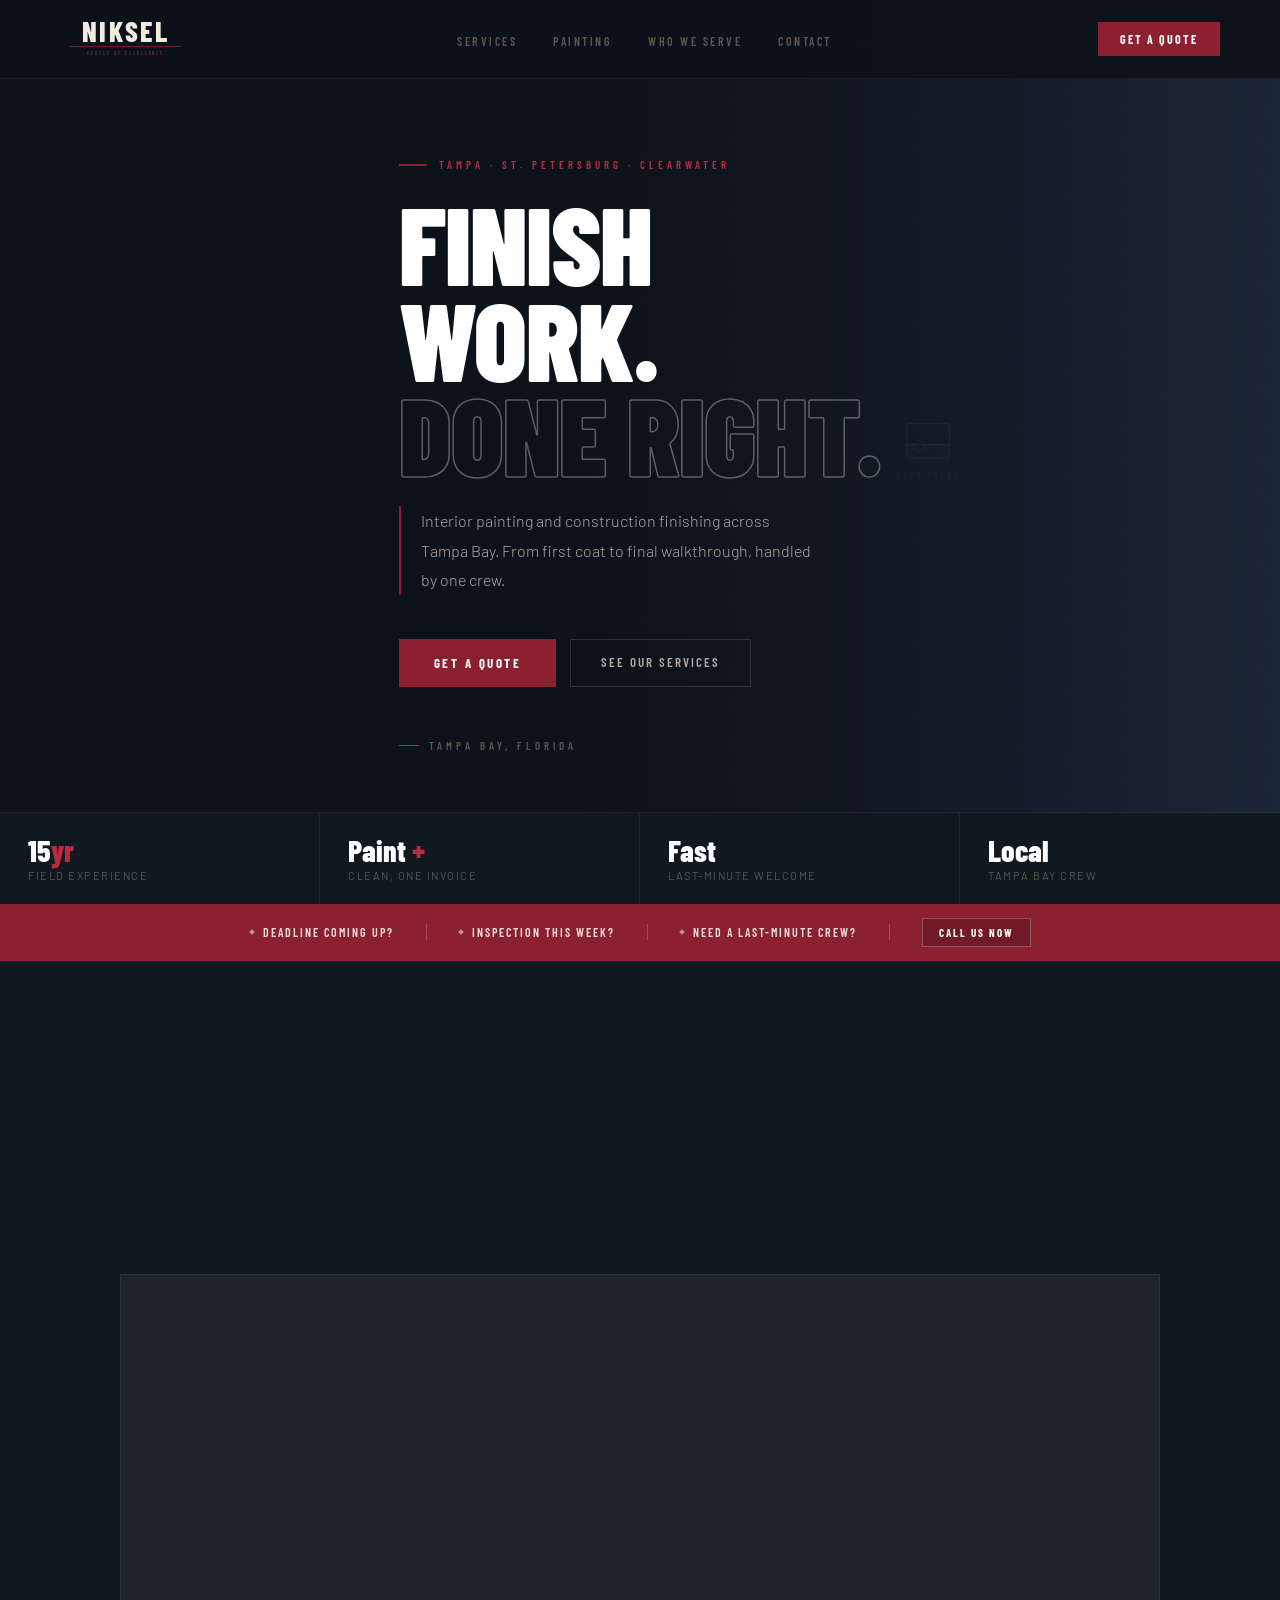
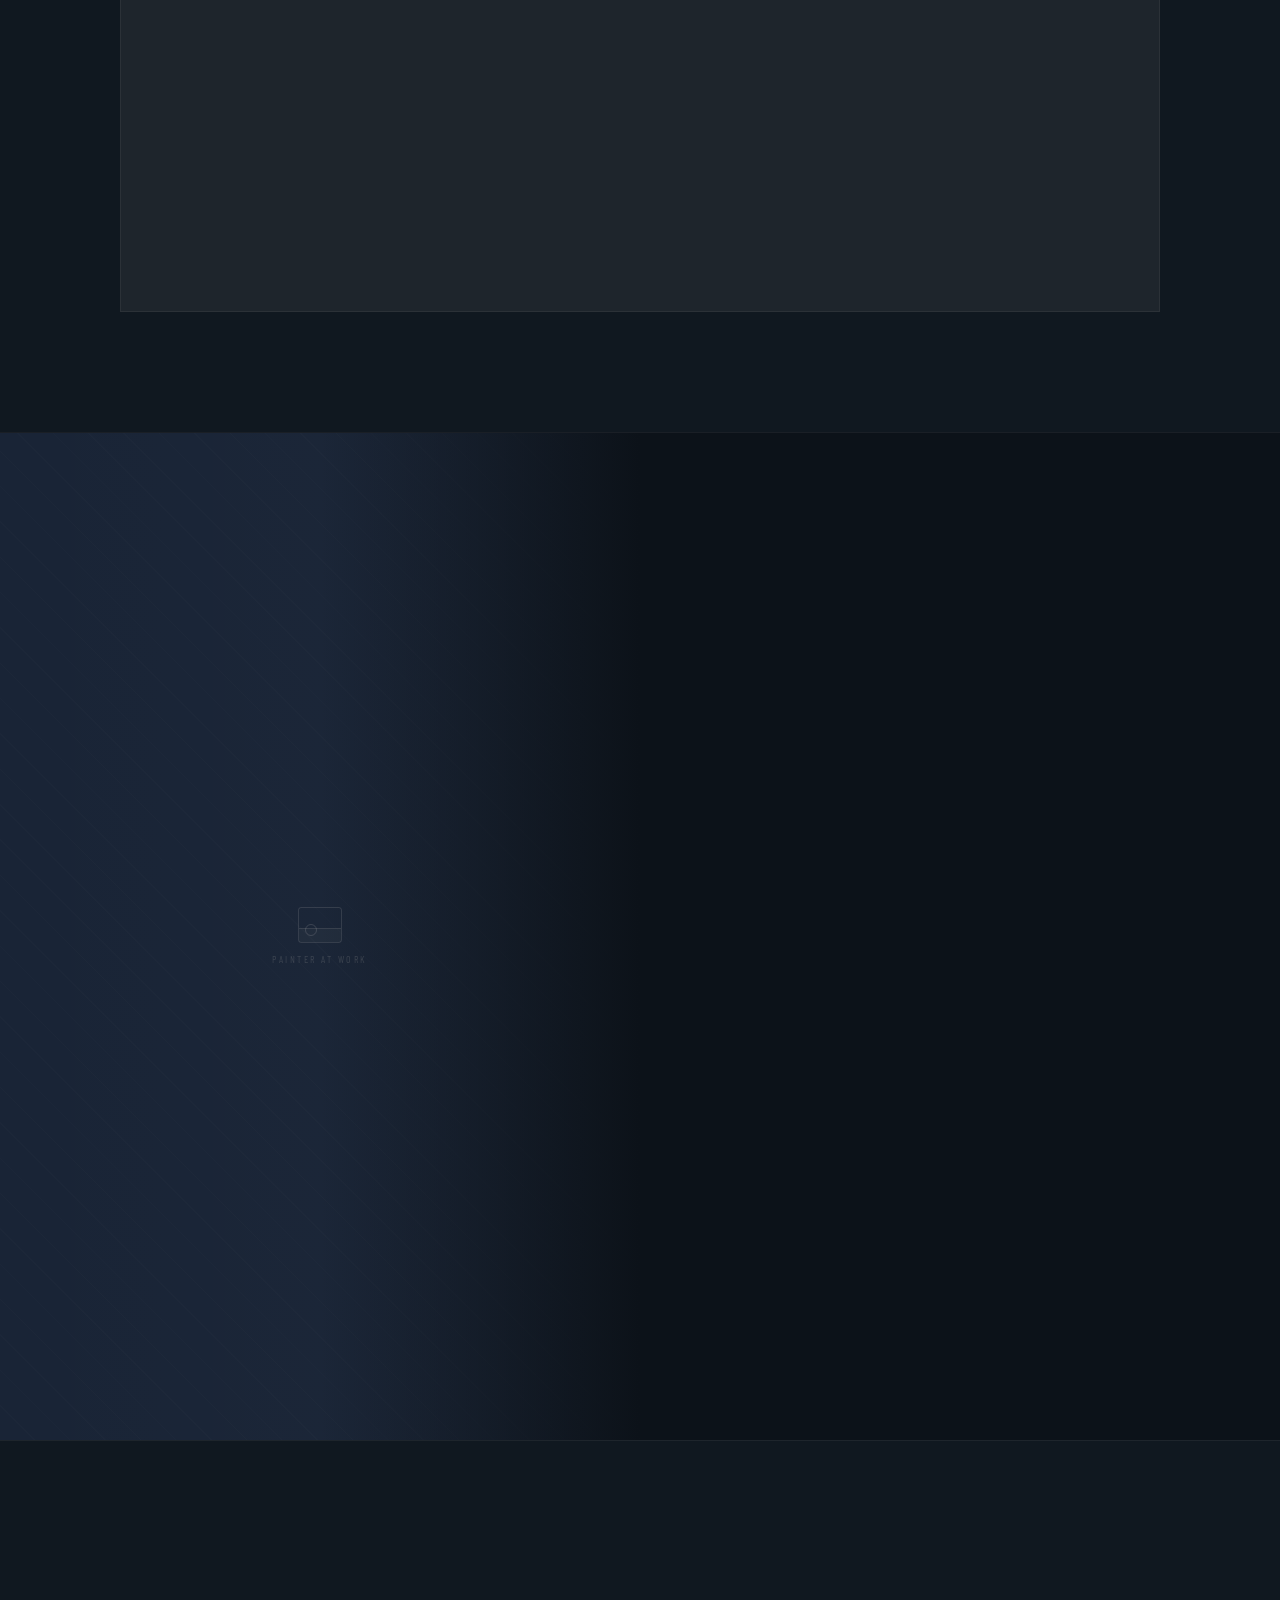
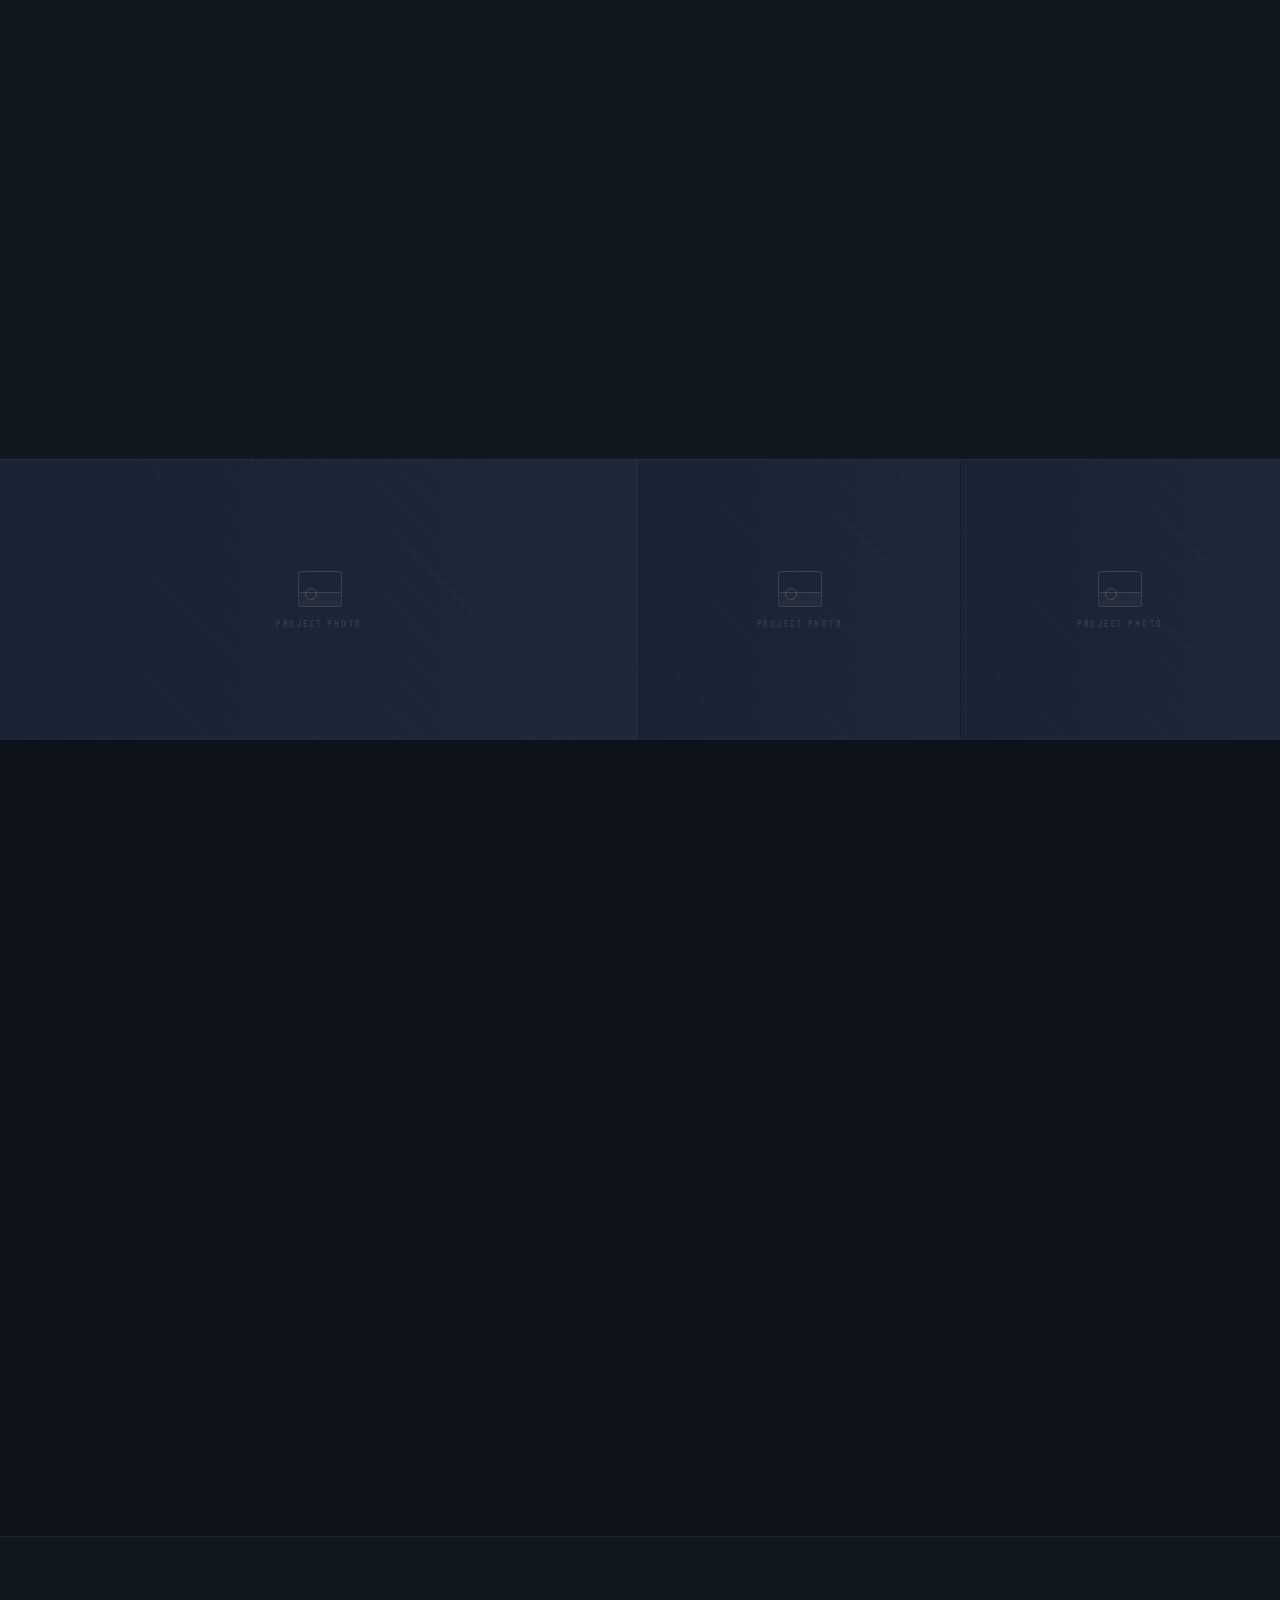
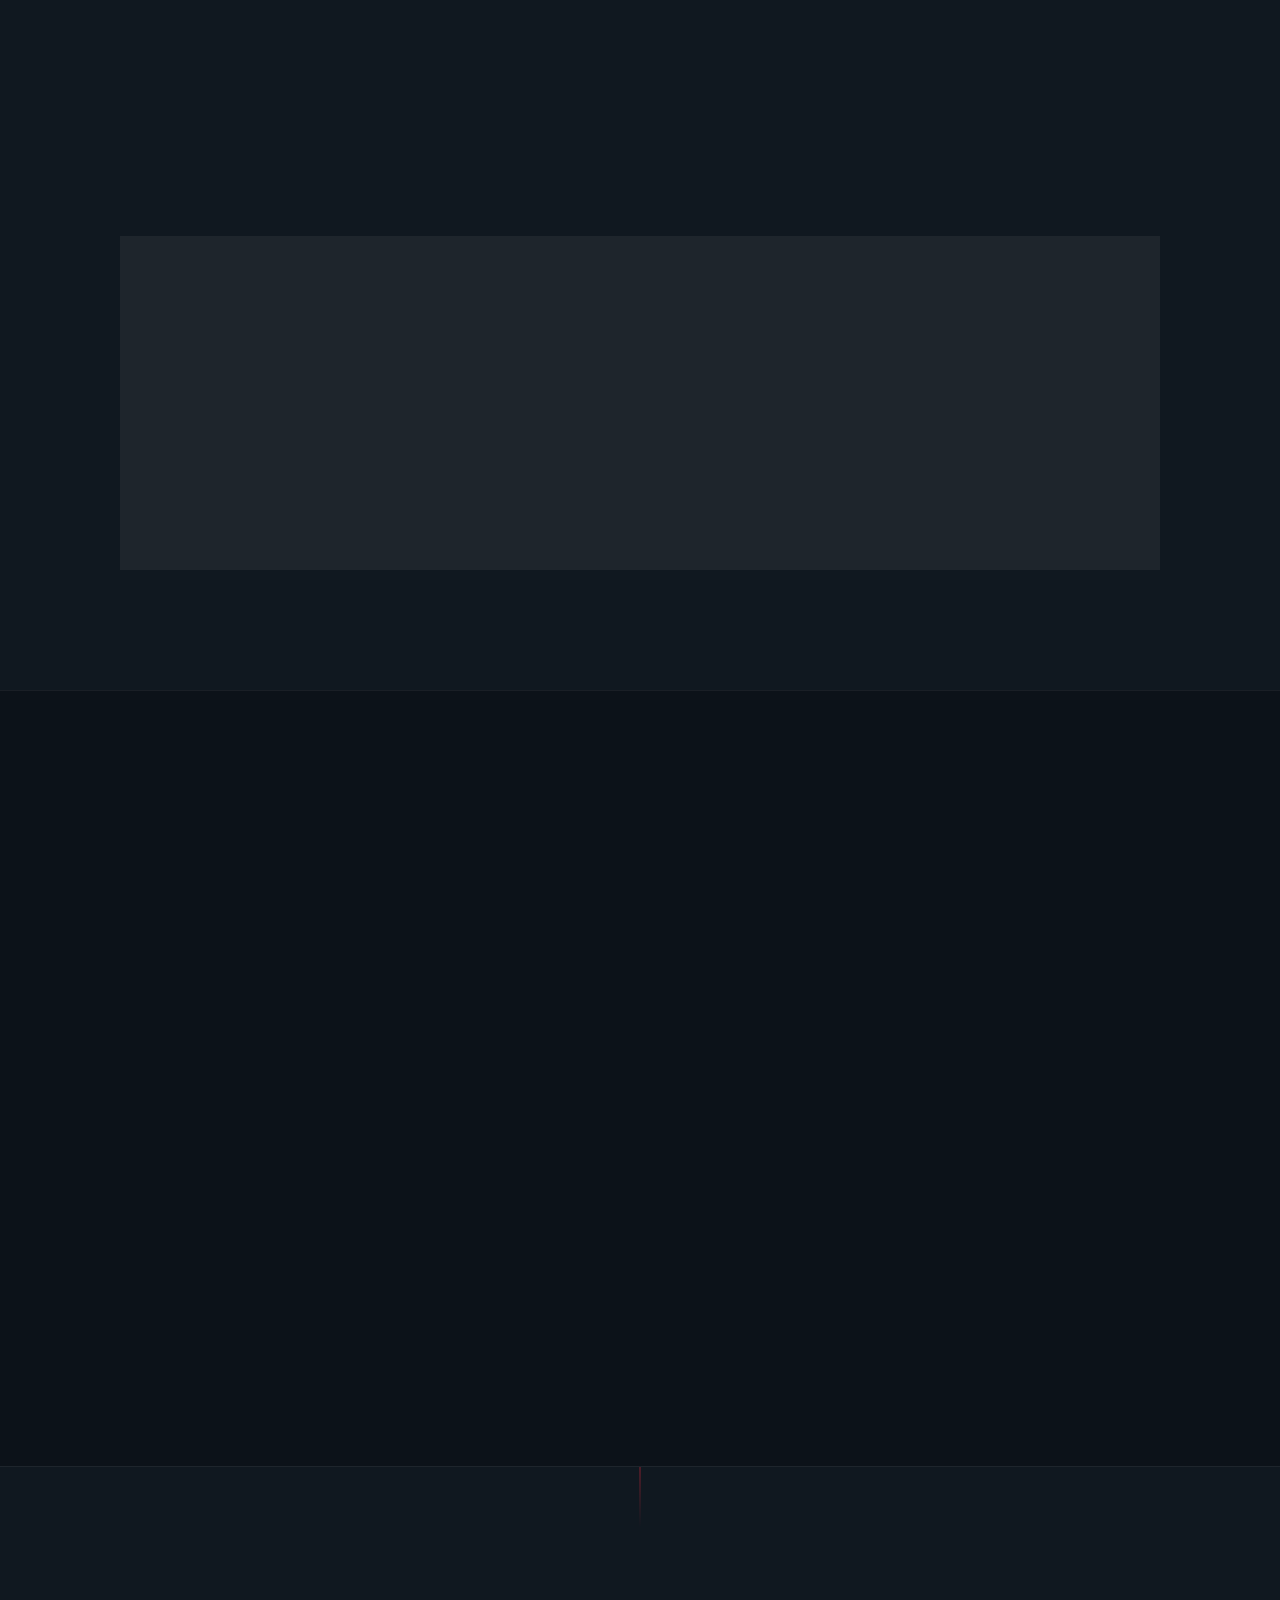
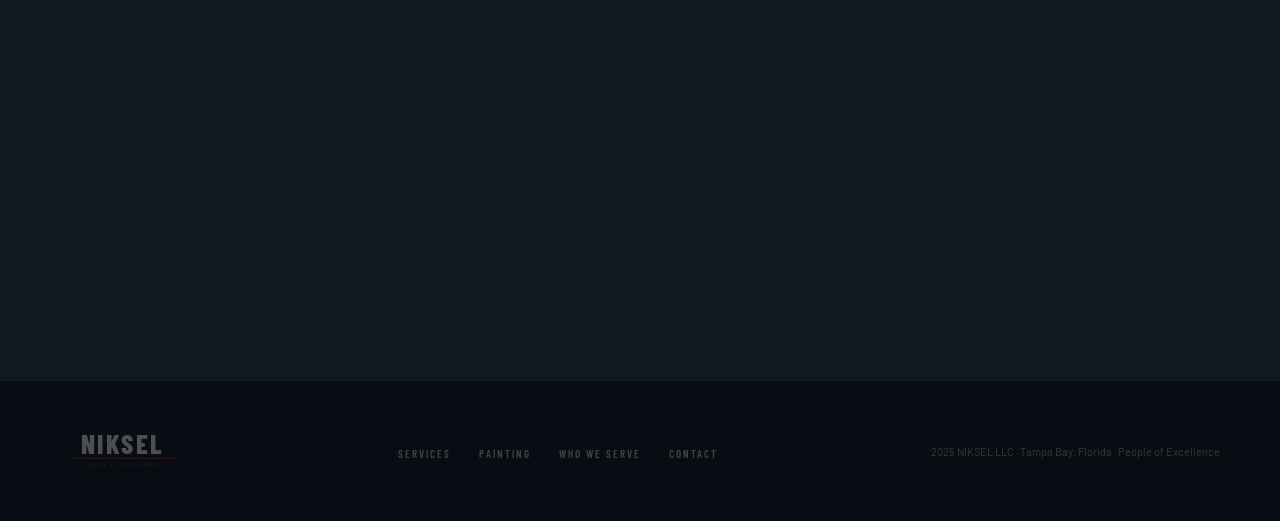
==== commit 5bbf7eed: "Update index.html" ====
--- a/index.html
+++ b/index.html
@@ -3,245 +3,271 @@
 <head>
   <meta charset="UTF-8">
   <meta name="viewport" content="width=device-width, initial-scale=1.0">
-  <title>NIKSEL | Post-Construction Cleaning — Tampa, St. Petersburg, Clearwater</title>
-  <meta name="description" content="NIKSEL delivers post-construction cleaning for General Contractors and Project Managers across Tampa, St. Petersburg, and Clearwater. Rough clean, final clean, punch clean — built around your schedule.">
+  <title>NIKSEL | Interior Painting &amp; Construction Finishing &mdash; Tampa Bay</title>
+  <meta name="description" content="NIKSEL delivers interior painting and construction finishing across Tampa, St. Petersburg, and Clearwater. People of Excellence.">
+  <link rel="canonical" href="https://niksel.us/">
   <link rel="preconnect" href="https://fonts.googleapis.com">
   <link rel="preconnect" href="https://fonts.gstatic.com" crossorigin>
-  <link href="https://fonts.googleapis.com/css2?family=Barlow+Condensed:wght@300;400;600;700;800;900&family=Barlow:ital,wght@0,300;0,400;0,500;0,600;1,300&display=swap" rel="stylesheet">
+  <link href="https://fonts.googleapis.com/css2?family=Barlow+Condensed:wght@300;400;600;700;800;900&family=Barlow:wght@300;400;500&display=swap" rel="stylesheet">
   <style>
     :root {
-      --navy:        #111B2A;
-      --navy-mid:    #182234;
-      --navy-light:  #1F2D44;
-      --navy-card:   #162030;
-      --burgundy:    #8B2130;
-      --bur-mid:     #A0263A;
-      --bur-light:   #B82C42;
-      --cream:       #F0EAE0;
-      --cream-dim:   #B8B0A4;
-      --cream-faint: #7A756E;
-      --blue:        #2952A3;
-      --blue-faint:  rgba(41,82,163,0.12);
-      --rule-color:  rgba(139,33,48,0.25);
-      --white:       #FFFFFF;
+      --bg:         #0C1219;
+      --bg1:        #101820;
+      --bg2:        #141E2A;
+      --bg3:        #192436;
+      --bur:        #8B2130;
+      --bur-mid:    #A0263A;
+      --bur-light:  #B82C42;
+      --cream:      #F0EAE0;
+      --cream-dim:  #AEA8A0;
+      --cream-faint:#5A5650;
+      --rule:       rgba(240,234,224,0.06);
+      --rule-bur:   rgba(139,33,48,0.28);
     }
     *,*::before,*::after{margin:0;padding:0;box-sizing:border-box;}
     html{scroll-behavior:smooth;}
-    body{font-family:'Barlow',sans-serif;background:var(--navy);color:var(--cream);overflow-x:hidden;}
-
-    /* ─── UTILS ─── */
-    .label{font-family:'Barlow Condensed',sans-serif;font-size:11px;font-weight:600;letter-spacing:4px;text-transform:uppercase;color:var(--bur-mid);}
-    .eyeline{display:flex;align-items:center;gap:12px;margin-bottom:18px;}
-    .eyeline::before{content:'';display:block;width:28px;height:2px;background:var(--bur-mid);}
-    .section-wrap{max-width:1160px;margin:0 auto;padding:0 60px;}
-    @media(max-width:900px){.section-wrap{padding:0 24px;}}
-
-    .fade-up{opacity:0;transform:translateY(28px);transition:opacity .65s ease,transform .65s ease;}
+    body{font-family:'Barlow',sans-serif;background:var(--bg);color:var(--cream);overflow-x:hidden;}
+    .wrap{max-width:1160px;margin:0 auto;padding:0 60px;}
+
+    /* KEYFRAMES */
+    @keyframes heroReveal{from{opacity:0;transform:translateY(32px);}to{opacity:1;transform:translateY(0);}}
+    @keyframes heroImg{from{opacity:0;transform:scale(1.04);}to{opacity:1;transform:scale(1);}}
+    @keyframes rulerGrow{from{transform:scaleX(0);}to{transform:scaleX(1);}}
+    @keyframes countUp{from{opacity:0;transform:translateY(10px);}to{opacity:1;transform:translateY(0);}}
+    @keyframes pulseRed{0%,100%{box-shadow:0 0 0 0 rgba(139,33,48,0);}50%{box-shadow:0 0 0 6px rgba(139,33,48,0.18);}}
+    @keyframes lineSlide{from{height:0;}to{height:100%;}}
+    @keyframes shimmer{0%{background-position:-200% 0;}100%{background-position:200% 0;}}
+    @keyframes floatY{0%,100%{transform:translateY(0);}50%{transform:translateY(-6px);}}
+    @keyframes fadeInUp{from{opacity:0;transform:translateY(20px);}to{opacity:1;transform:translateY(0);}}
+
+    /* FADE UP SCROLL */
+    .fade-up{opacity:0;transform:translateY(28px);transition:opacity .7s cubic-bezier(.22,1,.36,1),transform .7s cubic-bezier(.22,1,.36,1);}
     .fade-up.in{opacity:1;transform:none;}
-    .d1{transition-delay:.1s;}.d2{transition-delay:.2s;}.d3{transition-delay:.3s;}.d4{transition-delay:.4s;}
-
-    /* ─── NAV ─── */
-    nav{position:fixed;top:0;left:0;right:0;z-index:200;display:flex;align-items:center;justify-content:space-between;padding:20px 60px;background:rgba(17,27,42,0.95);backdrop-filter:blur(16px);border-bottom:1px solid var(--rule-color);transition:padding .3s;}
-    nav.scrolled{padding:13px 60px;}
-    .nav-logo{display:flex;align-items:center;gap:12px;text-decoration:none;}
-    .nav-logo img{height:40px;width:auto;}
-    .nav-mark{font-family:'Barlow Condensed',sans-serif;font-weight:800;font-size:20px;letter-spacing:4px;color:var(--white);}
+    .d1{transition-delay:.08s;}.d2{transition-delay:.16s;}.d3{transition-delay:.24s;}.d4{transition-delay:.32s;}
+
+    /* BUTTONS */
+    .btn-red{font-family:'Barlow Condensed',sans-serif;font-size:13px;font-weight:700;letter-spacing:2.5px;text-transform:uppercase;padding:15px 34px;background:var(--bur);color:#fff;text-decoration:none;border:1px solid var(--bur);transition:background .25s,transform .25s,box-shadow .25s;display:inline-block;position:relative;overflow:hidden;}
+    .btn-red::after{content:'';position:absolute;inset:0;background:linear-gradient(120deg,transparent 40%,rgba(255,255,255,0.07) 50%,transparent 60%);transform:translateX(-100%);transition:transform .5s;}
+    .btn-red:hover{background:var(--bur-mid);transform:translateY(-2px);box-shadow:0 8px 24px rgba(139,33,48,0.35);}
+    .btn-red:hover::after{transform:translateX(100%);}
+    .btn-ghost{font-family:'Barlow Condensed',sans-serif;font-size:13px;font-weight:600;letter-spacing:2px;text-transform:uppercase;padding:14px 30px;background:transparent;color:var(--cream-dim);text-decoration:none;border:1px solid rgba(240,234,224,0.15);transition:all .25s;display:inline-block;}
+    .btn-ghost:hover{border-color:rgba(240,234,224,0.45);color:var(--cream);}
+
+    /* IMAGE PLACEHOLDER */
+    .imgp{background:var(--bg3);border:1px solid var(--rule);position:relative;overflow:hidden;display:flex;align-items:center;justify-content:center;flex-direction:column;gap:10px;}
+    .imgp::before{content:'';position:absolute;inset:0;background:repeating-linear-gradient(45deg,transparent,transparent 24px,rgba(240,234,224,0.012) 24px,rgba(240,234,224,0.012) 25px);}
+    .imgp::after{content:'';position:absolute;inset:0;background:linear-gradient(90deg,transparent,rgba(240,234,224,0.02) 50%,transparent);background-size:200% 100%;animation:shimmer 4s linear infinite;}
+    .imgp-inner{position:relative;z-index:1;display:flex;flex-direction:column;align-items:center;gap:10px;}
+    .imgp-icon{width:44px;height:36px;border:1.5px solid rgba(240,234,224,0.12);border-radius:3px;position:relative;}
+    .imgp-icon::before{content:'';position:absolute;bottom:6px;left:6px;width:12px;height:12px;border:1.5px solid rgba(240,234,224,0.15);border-radius:50%;}
+    .imgp-icon::after{content:'';position:absolute;bottom:0;left:0;right:0;height:14px;border-top:1.5px solid rgba(240,234,224,0.1);background:rgba(240,234,224,0.03);}
+    .imgp span{font-family:'Barlow Condensed',sans-serif;font-size:10px;letter-spacing:2.5px;text-transform:uppercase;color:rgba(240,234,224,0.15);}
+
+    /* NAV */
+    nav{position:fixed;top:0;left:0;right:0;z-index:200;display:flex;align-items:center;justify-content:space-between;padding:16px 60px;background:rgba(12,18,25,0.96);backdrop-filter:blur(20px);border-bottom:1px solid var(--rule);transition:padding .35s, border-color .35s;}
+    nav.scrolled{padding:11px 60px;border-bottom-color:var(--rule-bur);}
+    .nav-logo{display:flex;align-items:center;text-decoration:none;}
     .nav-links{display:flex;gap:36px;list-style:none;}
-    .nav-links a{font-family:'Barlow Condensed',sans-serif;font-size:12px;font-weight:600;letter-spacing:2.5px;text-transform:uppercase;color:var(--cream-dim);text-decoration:none;transition:color .2s;}
-    .nav-links a:hover{color:var(--bur-light);}
-    .nav-cta{font-family:'Barlow Condensed',sans-serif;font-size:12px;font-weight:700;letter-spacing:2.5px;text-transform:uppercase;padding:11px 26px;background:var(--burgundy);color:var(--white);text-decoration:none;border:1px solid var(--burgundy);transition:all .2s;}
-    .nav-cta:hover{background:transparent;color:var(--bur-light);border-color:var(--bur-light);}
-    @media(max-width:900px){nav{padding:16px 24px;}.nav-links{display:none;}nav.scrolled{padding:12px 24px;}}
-
-    /* ─── HERO ─── */
-    .hero{min-height:100vh;display:flex;flex-direction:column;justify-content:flex-end;position:relative;overflow:hidden;padding-top:80px;}
-    .hero-bg{position:absolute;inset:0;background:linear-gradient(135deg,var(--navy) 0%,var(--navy-mid) 45%,rgba(41,82,163,.08) 100%);}
-    .hero-grid{position:absolute;inset:0;background-image:linear-gradient(rgba(41,82,163,.06) 1px,transparent 1px),linear-gradient(90deg,rgba(41,82,163,.06) 1px,transparent 1px);background-size:56px 56px;}
-    .hero-accent{position:absolute;right:0;top:0;bottom:0;width:44%;background:linear-gradient(135deg,transparent 0%,rgba(27,34,52,.6) 60%,rgba(41,82,163,.08) 100%);border-left:1px solid var(--rule-color);}
-    .hero-logo-float{position:absolute;right:0;top:50%;transform:translateY(-50%);width:42%;display:flex;align-items:center;justify-content:center;padding:40px;}
-    .hero-logo-float img{width:min(340px,80%);height:auto;opacity:.92;filter:drop-shadow(0 20px 60px rgba(0,0,0,.5));animation:floatIn 1s ease forwards;opacity:0;}
-    @keyframes floatIn{to{opacity:.92;}}
-
-    .hero-content{position:relative;z-index:2;padding:80px 60px 0;}
-    .hero-content .eyeline{margin-bottom:28px;}
-    .hero-h1{font-family:'Barlow Condensed',sans-serif;font-size:clamp(62px,8.5vw,118px);font-weight:900;line-height:.9;letter-spacing:-1px;color:var(--white);max-width:700px;margin-bottom:32px;}
-    .hero-h1 em{font-style:normal;color:transparent;-webkit-text-stroke:1.5px var(--cream-dim);}
-    .hero-sub{font-size:16px;font-weight:300;line-height:1.85;color:var(--cream-dim);max-width:480px;margin-bottom:48px;padding-left:20px;border-left:2px solid var(--burgundy);}
-    .hero-btns{display:flex;gap:16px;align-items:center;flex-wrap:wrap;}
-    .btn-red{font-family:'Barlow Condensed',sans-serif;font-size:13px;font-weight:700;letter-spacing:2.5px;text-transform:uppercase;padding:16px 36px;background:var(--burgundy);color:var(--white);text-decoration:none;border:1px solid var(--burgundy);transition:all .25s;display:inline-block;}
-    .btn-red:hover{background:var(--bur-mid);border-color:var(--bur-mid);transform:translateY(-2px);}
-    .btn-outline{font-family:'Barlow Condensed',sans-serif;font-size:13px;font-weight:600;letter-spacing:2px;text-transform:uppercase;padding:15px 32px;background:transparent;color:var(--cream-dim);text-decoration:none;border:1px solid rgba(200,192,180,.3);transition:all .25s;display:inline-block;}
-    .btn-outline:hover{border-color:var(--cream-dim);color:var(--white);}
-
-    .hero-bar{position:relative;z-index:2;margin-top:64px;display:grid;grid-template-columns:repeat(3,1fr);border-top:1px solid var(--rule-color);background:var(--navy-mid);}
-    .hero-bar-item{padding:28px 40px;border-right:1px solid var(--rule-color);}
-    .hero-bar-item:last-child{border-right:none;}
-    .hbi-num{font-family:'Barlow Condensed',sans-serif;font-size:38px;font-weight:800;line-height:1;color:var(--white);}
+    .nav-links a{font-family:'Barlow Condensed',sans-serif;font-size:12px;font-weight:600;letter-spacing:2.5px;text-transform:uppercase;color:var(--cream-faint);text-decoration:none;transition:color .2s;position:relative;}
+    .nav-links a::after{content:'';position:absolute;bottom:-4px;left:0;width:0;height:1px;background:var(--bur);transition:width .25s;}
+    .nav-links a:hover{color:var(--cream);}
+    .nav-links a:hover::after{width:100%;}
+    .nav-cta{font-family:'Barlow Condensed',sans-serif;font-size:12px;font-weight:700;letter-spacing:2px;text-transform:uppercase;padding:10px 22px;background:var(--bur);color:#fff;text-decoration:none;transition:background .2s;animation:pulseRed 3s ease 2s 3;}
+    .nav-cta:hover{background:var(--bur-mid);}
+
+    /* HERO */
+    .hero{min-height:100vh;display:grid;grid-template-rows:1fr auto;background:var(--bg);position:relative;overflow:hidden;padding-top:78px;}
+    .hero-img{position:absolute;top:0;right:0;bottom:0;width:55%;}
+    .hero-img .imgp{width:100%;height:100%;border:none;animation:heroImg 1.4s cubic-bezier(.22,1,.36,1) forwards;}
+    .hero-img::after{content:'';position:absolute;inset:0;background:linear-gradient(90deg,var(--bg) 0%,rgba(12,18,25,0.75) 35%,rgba(12,18,25,0.1) 100%);}
+    .hero-body{position:relative;z-index:2;display:flex;flex-direction:column;justify-content:center;padding:80px 60px 60px;max-width:700px;}
+    .hero-eyeline{display:flex;align-items:center;gap:12px;margin-bottom:24px;animation:heroReveal .8s cubic-bezier(.22,1,.36,1) .1s both;}
+    .hero-eyeline-line{width:28px;height:2px;background:var(--bur);transform-origin:left;animation:rulerGrow .6s ease .5s both;}
+    .hero-eyeline span{font-family:'Barlow Condensed',sans-serif;font-size:11px;font-weight:600;letter-spacing:4px;text-transform:uppercase;color:var(--bur-light);}
+    .hero-h1{font-family:'Barlow Condensed',sans-serif;font-size:clamp(64px,8.5vw,118px);font-weight:900;line-height:.88;letter-spacing:-1px;color:#fff;margin-bottom:24px;}
+    .hero-h1 .w1{display:block;animation:heroReveal .8s cubic-bezier(.22,1,.36,1) .2s both;}
+    .hero-h1 .w2{display:block;animation:heroReveal .8s cubic-bezier(.22,1,.36,1) .32s both;}
+    .hero-h1 .w3{display:block;animation:heroReveal .8s cubic-bezier(.22,1,.36,1) .44s both;color:transparent;-webkit-text-stroke:1.5px rgba(240,234,224,0.35);}
+    .hero-sub{font-size:16px;font-weight:300;line-height:1.85;color:var(--cream-dim);max-width:420px;margin-bottom:44px;padding-left:20px;border-left:2px solid var(--bur);animation:heroReveal .8s cubic-bezier(.22,1,.36,1) .56s both;}
+    .hero-btns{display:flex;gap:14px;flex-wrap:wrap;animation:heroReveal .8s cubic-bezier(.22,1,.36,1) .68s both;}
+    .hero-location{margin-top:52px;font-family:'Barlow Condensed',sans-serif;font-size:11px;font-weight:600;letter-spacing:4px;text-transform:uppercase;color:var(--cream-faint);display:flex;align-items:center;gap:10px;animation:heroReveal .8s cubic-bezier(.22,1,.36,1) .8s both;}
+    .hero-location::before{content:'';width:20px;height:1px;background:var(--bur-light);}
+
+    .hero-bar{position:relative;z-index:2;display:grid;grid-template-columns:repeat(4,1fr);border-top:1px solid var(--rule);}
+    .hbi{padding:22px 28px;border-right:1px solid var(--rule);background:var(--bg1);transition:background .25s;}
+    .hbi:last-child{border-right:none;}
+    .hbi:hover{background:var(--bg2);}
+    .hbi-num{font-family:'Barlow Condensed',sans-serif;font-size:30px;font-weight:800;line-height:1;color:#fff;}
     .hbi-num span{color:var(--bur-light);}
-    .hbi-label{font-size:11px;font-weight:400;letter-spacing:1.5px;text-transform:uppercase;color:var(--cream-dim);margin-top:5px;}
-
+    .hbi-label{font-size:11px;letter-spacing:1.5px;text-transform:uppercase;color:var(--cream-faint);margin-top:4px;}
+
+    /* URGENCY */
+    .urgency{background:var(--bur);padding:14px 60px;display:flex;align-items:center;gap:32px;justify-content:center;flex-wrap:wrap;}
+    .urg-item{font-family:'Barlow Condensed',sans-serif;font-size:12px;font-weight:600;letter-spacing:2px;text-transform:uppercase;color:rgba(255,255,255,0.85);display:flex;align-items:center;gap:9px;}
+    .urg-item::before{content:'';width:4px;height:4px;background:rgba(255,255,255,0.5);transform:rotate(45deg);flex-shrink:0;}
+    .urg-div{width:1px;height:16px;background:rgba(255,255,255,0.2);}
+    .urg-cta{font-family:'Barlow Condensed',sans-serif;font-size:11px;font-weight:700;letter-spacing:2px;text-transform:uppercase;padding:7px 16px;background:rgba(0,0,0,0.2);color:#fff;text-decoration:none;border:1px solid rgba(255,255,255,0.25);transition:background .2s;white-space:nowrap;}
+    .urg-cta:hover{background:rgba(0,0,0,0.4);}
+
+    /* SECTION SHARED */
+    .sec-h2{font-family:'Barlow Condensed',sans-serif;font-size:clamp(34px,4vw,52px);font-weight:700;line-height:1.02;color:#fff;}
+    .sec-p{font-size:15px;font-weight:300;line-height:1.9;color:var(--cream-dim);}
+
+    /* SERVICES */
+    .services-section{padding:120px 0;background:var(--bg1);border-top:1px solid var(--rule);}
+    .svc-header{display:grid;grid-template-columns:1fr 1fr;gap:80px;align-items:end;margin-bottom:56px;}
+    .svc-main{display:grid;grid-template-columns:1fr 1fr;gap:1px;background:var(--rule);border:1px solid var(--rule);}
+    .svc-card{background:var(--bg);display:flex;flex-direction:column;position:relative;overflow:hidden;transition:background .35s;}
+    .svc-card::before{content:'';position:absolute;top:0;left:0;width:3px;height:0;background:var(--bur);transition:height .5s cubic-bezier(.22,1,.36,1);}
+    .svc-card:hover{background:var(--bg2);}
+    .svc-card:hover::before{height:100%;}
+    .svc-img{width:100%;height:220px;flex-shrink:0;}
+    .svc-img .imgp{width:100%;height:100%;border:none;border-radius:0;transition:transform .5s cubic-bezier(.22,1,.36,1);}
+    .svc-card:hover .svc-img .imgp{transform:scale(1.03);}
+    .svc-body{padding:36px 36px 40px;flex:1;display:flex;flex-direction:column;}
+    .svc-badge{font-family:'Barlow Condensed',sans-serif;font-size:10px;font-weight:600;letter-spacing:3px;text-transform:uppercase;color:var(--bur-light);background:rgba(139,33,48,0.1);border:1px solid rgba(139,33,48,0.2);display:inline-block;padding:4px 10px;margin-bottom:18px;width:fit-content;}
+    .svc-card h3{font-family:'Barlow Condensed',sans-serif;font-size:24px;font-weight:800;letter-spacing:1px;text-transform:uppercase;color:#fff;margin-bottom:12px;}
+    .svc-card .svc-desc{font-size:14px;font-weight:300;line-height:1.85;color:var(--cream-dim);margin-bottom:24px;}
+    .svc-list{list-style:none;display:flex;flex-direction:column;gap:8px;margin-top:auto;}
+    .svc-list li{font-size:13px;font-weight:300;color:var(--cream-dim);display:flex;align-items:flex-start;gap:10px;line-height:1.5;}
+    .svc-list li::before{content:'';width:5px;height:5px;background:var(--bur);border-radius:50%;flex-shrink:0;margin-top:5px;}
+
+    /* PAINTING SPLIT */
+    .split-section{background:var(--bg);border-top:1px solid var(--rule);}
+    .split-inner{display:grid;grid-template-columns:1fr 1fr;min-height:620px;}
+    .split-img{position:relative;overflow:hidden;}
+    .split-img .imgp{width:100%;height:100%;min-height:500px;border:none;border-radius:0;transition:transform .6s cubic-bezier(.22,1,.36,1);}
+    .split-section:hover .split-img .imgp{transform:scale(1.025);}
+    .split-img::after{content:'';position:absolute;inset:0;background:linear-gradient(90deg,transparent 50%,var(--bg) 100%);}
+    .split-content{padding:80px 60px 80px 52px;display:flex;flex-direction:column;justify-content:center;}
+    .split-content h2{font-family:'Barlow Condensed',sans-serif;font-size:clamp(32px,3.8vw,50px);font-weight:700;line-height:1.04;color:#fff;margin-bottom:20px;}
+    .split-content p{font-size:15px;font-weight:300;line-height:1.9;color:var(--cream-dim);margin-bottom:14px;}
+    .phase-list{display:flex;flex-direction:column;gap:1px;margin-top:36px;background:var(--rule);border:1px solid var(--rule);}
+    .phase{background:var(--bg1);padding:20px 24px;display:flex;gap:16px;align-items:flex-start;transition:background .25s,border-left .25s;border-left:2px solid transparent;}
+    .phase:hover{background:var(--bg2);border-left-color:var(--bur);}
+    .phase-tag{font-family:'Barlow Condensed',sans-serif;font-size:10px;font-weight:700;letter-spacing:2px;color:var(--bur-light);flex-shrink:0;padding-top:2px;min-width:28px;}
+    .phase-body h4{font-family:'Barlow Condensed',sans-serif;font-size:14px;font-weight:700;letter-spacing:1px;text-transform:uppercase;color:#fff;margin-bottom:4px;}
+    .phase-body p{font-size:13px;font-weight:300;line-height:1.65;color:var(--cream-dim);margin:0;}
+
+    /* WHO */
+    .who-section{padding:120px 0;background:var(--bg1);border-top:1px solid var(--rule);}
+    .who-inner{display:grid;grid-template-columns:1fr 1fr;gap:80px;align-items:center;}
+    .who-cards{display:grid;grid-template-columns:1fr 1fr;gap:1px;background:var(--rule);border:1px solid var(--rule);}
+    .who-card{background:var(--bg);padding:28px 24px;transition:background .25s,border-left .25s;border-left:2px solid transparent;}
+    .who-card:hover{background:var(--bg2);border-left-color:var(--bur);}
+    .who-card h4{font-family:'Barlow Condensed',sans-serif;font-size:15px;font-weight:700;letter-spacing:1px;text-transform:uppercase;color:#fff;margin-bottom:7px;}
+    .who-card p{font-size:13px;font-weight:300;line-height:1.7;color:var(--cream-dim);}
+
+    /* GALLERY STRIP */
+    .gallery-strip{display:grid;grid-template-columns:2fr 1fr 1fr;gap:1px;background:var(--rule);border-top:1px solid var(--rule);}
+    .gallery-item{position:relative;overflow:hidden;}
+    .gallery-item .imgp{width:100%;height:280px;border:none;border-radius:0;transition:transform .6s cubic-bezier(.22,1,.36,1);}
+    .gallery-item:hover .imgp{transform:scale(1.04);}
+    .gallery-item:first-child .imgp{height:100%;}
+
+    /* EXCELLENCE */
+    .excellence{padding:120px 0;background:var(--bg);}
+    .ex-inner{display:grid;grid-template-columns:5fr 7fr;gap:80px;align-items:start;}
+    .ex-left{padding-left:28px;border-left:3px solid var(--bur);}
+    .ex-quote{font-family:'Barlow Condensed',sans-serif;font-size:clamp(24px,3vw,38px);font-weight:700;line-height:1.1;color:#fff;margin-bottom:18px;}
+    .ex-left p{font-size:15px;font-weight:300;line-height:1.9;color:var(--cream-dim);margin-bottom:14px;}
+    .ex-right{display:flex;flex-direction:column;gap:1px;background:var(--rule);}
+    .ex-item{background:var(--bg1);padding:26px 30px;border-left:2px solid transparent;transition:all .25s;}
+    .ex-item:hover{background:var(--bg2);border-left-color:var(--bur);}
+    .ex-item h4{font-family:'Barlow Condensed',sans-serif;font-size:14px;font-weight:700;letter-spacing:1px;text-transform:uppercase;color:#fff;margin-bottom:6px;}
+    .ex-item p{font-size:13px;font-weight:300;line-height:1.7;color:var(--cream-dim);margin:0;}
+
+    /* PROCESS */
+    .process-section{padding:120px 0;background:var(--bg1);border-top:1px solid var(--rule);}
+    .process-steps{display:grid;grid-template-columns:repeat(3,1fr);gap:1px;background:var(--rule);margin-top:56px;}
+    .proc{background:var(--bg);padding:44px 36px;position:relative;overflow:hidden;transition:background .25s;}
+    .proc:hover{background:var(--bg2);}
+    .proc-num{font-family:'Barlow Condensed',sans-serif;font-size:72px;font-weight:900;color:rgba(139,33,48,0.1);line-height:1;margin-bottom:16px;transition:color .25s;}
+    .proc:hover .proc-num{color:rgba(139,33,48,0.2);}
+    .proc h3{font-family:'Barlow Condensed',sans-serif;font-size:18px;font-weight:700;letter-spacing:1px;text-transform:uppercase;color:#fff;margin-bottom:10px;}
+    .proc p{font-size:14px;font-weight:300;line-height:1.8;color:var(--cream-dim);}
+
+    /* CONTACT */
+    .contact-section{padding:120px 0;background:var(--bg);border-top:1px solid var(--rule);}
+    .contact-inner{display:grid;grid-template-columns:1fr 1fr;gap:80px;align-items:start;}
+    .contact-left h2{font-family:'Barlow Condensed',sans-serif;font-size:clamp(34px,4vw,52px);font-weight:700;line-height:1.02;color:#fff;margin-bottom:20px;}
+    .contact-left p{font-size:15px;font-weight:300;line-height:1.9;color:var(--cream-dim);margin-bottom:28px;}
+    .cta-pill{font-family:'Barlow Condensed',sans-serif;font-size:11px;font-weight:600;letter-spacing:2px;text-transform:uppercase;padding:8px 14px;border:1px solid rgba(139,33,48,0.25);color:var(--bur-light);background:rgba(139,33,48,0.06);display:block;width:fit-content;margin-bottom:8px;transition:all .2s;}
+    .cta-pill:hover{background:rgba(139,33,48,0.12);border-color:rgba(139,33,48,0.4);}
+    .cd{display:flex;align-items:center;gap:14px;margin-bottom:12px;margin-top:28px;}
+    .cd-icon{width:34px;height:34px;border:1px solid var(--rule-bur);display:flex;align-items:center;justify-content:center;font-size:13px;flex-shrink:0;color:var(--bur-light);}
+    .cd-text{font-size:14px;font-weight:300;color:var(--cream-dim);}
+    .cd-text strong{display:block;font-family:'Barlow Condensed',sans-serif;font-size:11px;font-weight:700;letter-spacing:2px;text-transform:uppercase;color:#fff;margin-bottom:2px;}
+    .lead-form{background:var(--bg1);border:1px solid var(--rule);}
+    .form-head{padding:28px 32px;border-bottom:1px solid var(--rule);}
+    .form-head h3{font-family:'Barlow Condensed',sans-serif;font-size:16px;font-weight:700;letter-spacing:2px;text-transform:uppercase;color:#fff;}
+    .form-head p{font-size:12px;font-weight:300;color:var(--cream-faint);margin-top:4px;}
+    .form-body{padding:0 1px 1px;}
+    .frow{display:grid;grid-template-columns:1fr 1fr;gap:1px;margin-bottom:1px;}
+    .ff{margin-bottom:1px;}
+    .ff input,.ff select,.ff textarea{width:100%;padding:14px 16px;background:var(--bg);border:none;border-bottom:1px solid rgba(139,33,48,0.15);color:#fff;font-family:'Barlow',sans-serif;font-size:14px;font-weight:300;outline:none;transition:border-color .2s,background .2s;appearance:none;}
+    .ff input:focus,.ff select:focus,.ff textarea:focus{border-color:var(--bur-light);background:rgba(139,33,48,0.04);}
+    .ff input::placeholder,.ff textarea::placeholder{color:var(--cream-faint);font-size:13px;}
+    .ff select{color:var(--cream-faint);}
+    .ff select.filled{color:#fff;}
+    .ff select option{background:var(--bg1);color:#fff;}
+    .ff textarea{resize:none;height:100px;}
+    .form-submit{width:100%;padding:17px;background:var(--bur);color:#fff;border:none;font-family:'Barlow Condensed',sans-serif;font-size:14px;font-weight:700;letter-spacing:3px;text-transform:uppercase;cursor:pointer;transition:background .2s,box-shadow .2s;position:relative;overflow:hidden;}
+    .form-submit::after{content:'';position:absolute;inset:0;background:linear-gradient(120deg,transparent 40%,rgba(255,255,255,0.06) 50%,transparent 60%);transform:translateX(-100%);transition:transform .5s;}
+    .form-submit:hover{background:var(--bur-mid);box-shadow:0 4px 20px rgba(139,33,48,0.3);}
+    .form-submit:hover::after{transform:translateX(100%);}
+    .form-note{font-size:11px;color:var(--cream-faint);padding:10px 16px;text-align:center;background:var(--bg1);border-top:1px solid var(--rule);}
+
+    /* FINAL CTA */
+    .final-cta{padding:100px 0;text-align:center;background:var(--bg1);border-top:1px solid var(--rule);position:relative;overflow:hidden;}
+    .final-cta::before{content:'';position:absolute;top:0;left:50%;transform:translateX(-50%);width:1px;height:60px;background:linear-gradient(to bottom,var(--bur),transparent);}
+    .final-cta h2{font-family:'Barlow Condensed',sans-serif;font-size:clamp(44px,6.5vw,80px);font-weight:900;line-height:.92;color:#fff;margin-bottom:20px;}
+    .final-cta h2 em{font-style:normal;color:transparent;-webkit-text-stroke:1.5px rgba(240,234,224,0.35);}
+    .final-cta p{font-size:16px;font-weight:300;color:var(--cream-dim);max-width:460px;margin:0 auto 40px;line-height:1.8;}
+    .final-btns{display:flex;gap:14px;justify-content:center;flex-wrap:wrap;}
+
+    /* FOOTER */
+    footer{background:#070D13;padding:48px 60px;border-top:1px solid var(--rule);}
+    .footer-inner{max-width:1160px;margin:0 auto;display:flex;align-items:center;justify-content:space-between;flex-wrap:wrap;gap:20px;}
+    .footer-links{display:flex;gap:28px;list-style:none;}
+    .footer-links a{font-family:'Barlow Condensed',sans-serif;font-size:11px;font-weight:600;letter-spacing:2px;text-transform:uppercase;color:rgba(240,234,224,0.25);text-decoration:none;transition:color .2s;}
+    .footer-links a:hover{color:rgba(240,234,224,0.6);}
+    .footer-copy{font-size:11px;color:rgba(240,234,224,0.2);}
+
+    /* RESPONSIVE */
     @media(max-width:900px){
-      .hero-content{padding:64px 24px 0;}
-      .hero-logo-float{display:none;}
-      .hero-accent{display:none;}
-      .hero-bar{grid-template-columns:1fr 1fr;}.hero-bar-item:nth-child(3){border-right:none;grid-column:1/-1;border-top:1px solid var(--rule-color);}
-      .hero-bar-item{padding:20px 24px;}
+      nav{padding:14px 24px;}.nav-links{display:none;}nav.scrolled{padding:11px 24px;}
+      .hero-img{display:none;}
+      .hero-body{padding:60px 24px 40px;max-width:100%;}
+      .hero-bar{grid-template-columns:1fr 1fr;}
+      .hbi:nth-child(3),.hbi:nth-child(4){border-top:1px solid var(--rule);}
+      .hbi:nth-child(2),.hbi:nth-child(4){border-right:none;}
+      .hbi{padding:18px 20px;}
+      .urgency{padding:14px 24px;gap:12px;}.urg-div{display:none;}
+      .svc-header,.svc-main,.split-inner,.who-inner,.who-cards,.ex-inner,.contact-inner,.gallery-strip{grid-template-columns:1fr;}
+      .services-section,.who-section,.excellence,.process-section,.contact-section{padding:80px 0;}
+      .split-section .split-content{padding:60px 24px;}
+      .split-img::after{display:none;}
+      .process-steps{grid-template-columns:1fr;}
+      .svc-header{gap:24px;margin-bottom:32px;}
+      footer{padding:36px 24px;}.footer-links{display:none;}
+      .frow{grid-template-columns:1fr;}
+      .gallery-strip{display:none;}
     }
-
-    /* ─── URGENCY BAND ─── */
-    .urgency{background:var(--burgundy);padding:18px 60px;display:flex;align-items:center;gap:40px;justify-content:center;flex-wrap:wrap;}
-    .urgency-item{font-family:'Barlow Condensed',sans-serif;font-size:14px;font-weight:600;letter-spacing:2px;text-transform:uppercase;color:rgba(255,255,255,.9);display:flex;align-items:center;gap:10px;}
-    .urgency-item::before{content:'';width:6px;height:6px;background:rgba(255,255,255,.5);display:block;transform:rotate(45deg);flex-shrink:0;}
-    .urgency-divider{width:1px;height:20px;background:rgba(255,255,255,.25);}
-    .urgency-cta{font-family:'Barlow Condensed',sans-serif;font-size:12px;font-weight:700;letter-spacing:2px;text-transform:uppercase;padding:8px 20px;background:rgba(0,0,0,.25);color:var(--white);text-decoration:none;border:1px solid rgba(255,255,255,.3);white-space:nowrap;transition:background .2s;}
-    .urgency-cta:hover{background:rgba(0,0,0,.5);}
-    @media(max-width:700px){.urgency{padding:16px 24px;gap:20px;}.urgency-divider{display:none;}}
-
-    /* ─── WHAT WE DO ─── */
-    .what-section{padding:110px 0;}
-    .what-inner{display:grid;grid-template-columns:1fr 1fr;gap:80px;align-items:center;}
-    .what-left h2{font-family:'Barlow Condensed',sans-serif;font-size:clamp(38px,4.5vw,54px);font-weight:700;line-height:1.05;color:var(--white);margin-bottom:20px;}
-    .what-left p{font-size:15px;font-weight:300;line-height:1.9;color:var(--cream-dim);}
-    .what-bullets{display:flex;flex-direction:column;gap:0;border:1px solid var(--rule-color);}
-    .what-bullet{display:flex;align-items:flex-start;gap:20px;padding:28px 32px;border-bottom:1px solid var(--rule-color);background:var(--navy-card);transition:background .25s;}
-    .what-bullet:last-child{border-bottom:none;}
-    .what-bullet:hover{background:var(--navy-light);}
-    .wb-icon{width:40px;height:40px;border:1px solid var(--rule-color);display:flex;align-items:center;justify-content:center;font-size:17px;flex-shrink:0;color:var(--bur-light);}
-    .wb-text h4{font-family:'Barlow Condensed',sans-serif;font-size:17px;font-weight:700;letter-spacing:1px;text-transform:uppercase;color:var(--white);margin-bottom:5px;}
-    .wb-text p{font-size:13px;font-weight:300;line-height:1.7;color:var(--cream-dim);}
-    @media(max-width:900px){.what-inner{grid-template-columns:1fr;gap:48px;}}
-
-    /* ─── SERVICES ─── */
-    .services-section{background:var(--navy-mid);border-top:1px solid var(--rule-color);border-bottom:1px solid var(--rule-color);padding:110px 0;}
-    .services-header{margin-bottom:64px;}
-    .services-header h2{font-family:'Barlow Condensed',sans-serif;font-size:clamp(38px,4.5vw,54px);font-weight:700;line-height:1.05;color:var(--white);}
-    .services-header p{font-size:15px;font-weight:300;line-height:1.9;color:var(--cream-dim);max-width:560px;margin-top:14px;}
-    .services-grid{display:grid;grid-template-columns:repeat(3,1fr);gap:1px;background:var(--rule-color);}
-    .svc-card{background:var(--navy);padding:48px 36px;position:relative;overflow:hidden;transition:background .3s;}
-    .svc-card:hover{background:var(--navy-light);}
-    .svc-card::after{content:'';position:absolute;bottom:0;left:0;right:0;height:3px;background:var(--burgundy);transform:scaleX(0);transform-origin:left;transition:transform .4s ease;}
-    .svc-card:hover::after{transform:scaleX(1);}
-    .svc-phase{font-family:'Barlow Condensed',sans-serif;font-size:10px;font-weight:600;letter-spacing:3px;text-transform:uppercase;color:var(--bur-mid);background:rgba(139,33,48,.1);display:inline-block;padding:5px 12px;margin-bottom:24px;border:1px solid rgba(139,33,48,.2);}
-    .svc-card h3{font-family:'Barlow Condensed',sans-serif;font-size:26px;font-weight:800;letter-spacing:1px;text-transform:uppercase;color:var(--white);margin-bottom:16px;}
-    .svc-when{font-size:12px;font-weight:400;color:var(--cream-faint);font-style:italic;margin-bottom:20px;padding-bottom:20px;border-bottom:1px solid rgba(255,255,255,.06);}
-    .svc-card p{font-size:14px;font-weight:300;line-height:1.8;color:var(--cream-dim);margin-bottom:24px;}
-    .svc-includes{list-style:none;display:flex;flex-direction:column;gap:8px;}
-    .svc-includes li{font-size:13px;font-weight:300;color:var(--cream-dim);display:flex;align-items:flex-start;gap:10px;}
-    .svc-includes li::before{content:'—';color:var(--bur-light);flex-shrink:0;font-weight:600;}
-    @media(max-width:900px){.services-grid{grid-template-columns:1fr;}}
-
-    /* ─── DIFFERENTIATION ─── */
-    .diff-section{padding:110px 0;}
-    .diff-inner{display:grid;grid-template-columns:5fr 7fr;gap:80px;align-items:start;}
-    .diff-left h2{font-family:'Barlow Condensed',sans-serif;font-size:clamp(38px,4.5vw,54px);font-weight:700;line-height:1.05;color:var(--white);margin-bottom:20px;}
-    .diff-left p{font-size:15px;font-weight:300;line-height:1.9;color:var(--cream-dim);}
-    .diff-grid{display:grid;grid-template-columns:1fr 1fr;gap:1px;background:var(--rule-color);border:1px solid var(--rule-color);}
-    .diff-item{background:var(--navy-card);padding:32px 28px;transition:background .25s;}
-    .diff-item:hover{background:var(--navy-light);}
-    .diff-icon{font-size:22px;margin-bottom:14px;display:block;}
-    .diff-item h4{font-family:'Barlow Condensed',sans-serif;font-size:17px;font-weight:700;letter-spacing:1px;text-transform:uppercase;color:var(--white);margin-bottom:8px;}
-    .diff-item p{font-size:13px;font-weight:300;line-height:1.7;color:var(--cream-dim);}
-    @media(max-width:900px){.diff-inner{grid-template-columns:1fr;gap:48px;}.diff-grid{grid-template-columns:1fr;}}
-
-    /* ─── PROCESS ─── */
-    .process-section{background:var(--navy-mid);border-top:1px solid var(--rule-color);border-bottom:1px solid var(--rule-color);padding:110px 0;}
-    .process-header{margin-bottom:64px;}
-    .process-header h2{font-family:'Barlow Condensed',sans-serif;font-size:clamp(38px,4.5vw,54px);font-weight:700;color:var(--white);}
-    .process-steps{display:grid;grid-template-columns:repeat(3,1fr);gap:1px;background:var(--rule-color);}
-    .proc-step{background:var(--navy);padding:48px 36px;position:relative;}
-    .proc-num{font-family:'Barlow Condensed',sans-serif;font-size:72px;font-weight:900;color:rgba(41,82,163,.12);line-height:1;margin-bottom:20px;}
-    .proc-step h3{font-family:'Barlow Condensed',sans-serif;font-size:22px;font-weight:700;letter-spacing:1px;text-transform:uppercase;color:var(--white);margin-bottom:12px;}
-    .proc-step p{font-size:14px;font-weight:300;line-height:1.8;color:var(--cream-dim);}
-    .proc-connector{position:absolute;top:44px;right:-20px;width:40px;height:2px;background:var(--burgundy);z-index:1;}
-    @media(max-width:900px){.process-steps{grid-template-columns:1fr;}.proc-connector{display:none;}}
-
-    /* ─── PROJECT TYPES ─── */
-    .projects-section{padding:110px 0;}
-    .projects-header{margin-bottom:56px;}
-    .projects-header h2{font-family:'Barlow Condensed',sans-serif;font-size:clamp(38px,4.5vw,54px);font-weight:700;color:var(--white);}
-    .projects-header p{font-size:15px;font-weight:300;color:var(--cream-dim);max-width:560px;margin-top:14px;line-height:1.8;}
-    .projects-grid{display:grid;grid-template-columns:repeat(4,1fr);gap:1px;background:var(--rule-color);border:1px solid var(--rule-color);}
-    .proj-type{background:var(--navy-card);padding:32px 24px;text-align:center;transition:background .25s;}
-    .proj-type:hover{background:var(--navy-light);}
-    .proj-icon{font-size:30px;margin-bottom:16px;display:block;}
-    .proj-type h4{font-family:'Barlow Condensed',sans-serif;font-size:16px;font-weight:700;letter-spacing:1px;text-transform:uppercase;color:var(--white);}
-    @media(max-width:900px){.projects-grid{grid-template-columns:repeat(2,1fr);}}
-
-    /* ─── ABOUT ─── */
-    .about-section{background:var(--navy-mid);border-top:1px solid var(--rule-color);border-bottom:1px solid var(--rule-color);padding:110px 0;}
-    .about-inner{display:grid;grid-template-columns:1fr 1fr;gap:80px;align-items:center;}
-    .about-left h2{font-family:'Barlow Condensed',sans-serif;font-size:clamp(38px,4.5vw,54px);font-weight:700;line-height:1.05;color:var(--white);margin-bottom:20px;}
-    .about-left p{font-size:15px;font-weight:300;line-height:1.9;color:var(--cream-dim);margin-bottom:16px;}
-    .about-right{display:flex;flex-direction:column;gap:1px;background:var(--rule-color);border:1px solid var(--rule-color);}
-    .about-point{background:var(--navy);padding:28px 32px;}
-    .about-point h4{font-family:'Barlow Condensed',sans-serif;font-size:15px;font-weight:700;letter-spacing:1.5px;text-transform:uppercase;color:var(--white);margin-bottom:7px;}
-    .about-point p{font-size:13px;font-weight:300;line-height:1.7;color:var(--cream-dim);}
-    .about-logo{display:block;width:160px;margin-top:40px;opacity:.7;}
-    @media(max-width:900px){.about-inner{grid-template-columns:1fr;}}
-
-    /* ─── CONTACT ─── */
-    .contact-section{padding:110px 0;}
-    .contact-inner{display:grid;grid-template-columns:1fr 1fr;gap:80px;align-items:start;}
-    .contact-left h2{font-family:'Barlow Condensed',sans-serif;font-size:clamp(38px,4.5vw,54px);font-weight:700;line-height:1.05;color:var(--white);margin-bottom:20px;}
-    .contact-left p{font-size:15px;font-weight:300;line-height:1.9;color:var(--cream-dim);margin-bottom:40px;}
-    .cta-variations{display:flex;flex-direction:column;gap:12px;margin-bottom:40px;}
-    .cta-pill{font-family:'Barlow Condensed',sans-serif;font-size:12px;font-weight:600;letter-spacing:2px;text-transform:uppercase;padding:10px 20px;border:1px solid var(--rule-color);color:var(--cream-dim);background:var(--navy-card);width:fit-content;}
-    .contact-detail{display:flex;align-items:center;gap:14px;margin-bottom:16px;}
-    .cd-icon{width:36px;height:36px;border:1px solid var(--rule-color);display:flex;align-items:center;justify-content:center;font-size:14px;flex-shrink:0;color:var(--bur-light);}
-    .cd-text{font-size:14px;font-weight:300;color:var(--cream-dim);}
-    .cd-text strong{display:block;font-family:'Barlow Condensed',sans-serif;font-size:12px;font-weight:700;letter-spacing:2px;text-transform:uppercase;color:var(--white);margin-bottom:2px;}
-
-    /* Form */
-    .lead-form{background:var(--navy-card);border:1px solid var(--rule-color);padding:40px;}
-    .form-title{font-family:'Barlow Condensed',sans-serif;font-size:20px;font-weight:700;letter-spacing:2px;text-transform:uppercase;color:var(--white);margin-bottom:28px;padding-bottom:20px;border-bottom:1px solid var(--rule-color);}
-    .frow{display:grid;grid-template-columns:1fr 1fr;gap:1px;margin-bottom:1px;}
-    .ff{position:relative;}
-    .ff input,.ff select,.ff textarea{width:100%;padding:16px 18px;background:var(--navy);border:none;border-bottom:1px solid rgba(139,33,48,.2);color:var(--white);font-family:'Barlow',sans-serif;font-size:14px;font-weight:300;outline:none;transition:border-color .2s,background .2s;appearance:none;}
-    .ff input:focus,.ff select:focus,.ff textarea:focus{border-color:var(--bur-light);background:rgba(139,33,48,.04);}
-    .ff input::placeholder,.ff textarea::placeholder{color:rgba(200,192,180,.35);font-size:13px;}
-    .ff select{color:rgba(200,192,180,.6);}
-    .ff select.filled{color:var(--white);}
-    .ff select option{background:var(--navy);color:var(--white);}
-    .ff textarea{resize:none;height:110px;}
-    .ff{margin-bottom:1px;}
-    .form-submit{margin-top:1px;width:100%;padding:18px;background:var(--burgundy);color:var(--white);border:none;font-family:'Barlow Condensed',sans-serif;font-size:14px;font-weight:700;letter-spacing:3px;text-transform:uppercase;cursor:pointer;transition:background .2s;}
-    .form-submit:hover{background:var(--bur-mid);}
-    .form-note{font-size:11px;color:var(--cream-faint);margin-top:12px;text-align:center;letter-spacing:.5px;}
-    @media(max-width:900px){.contact-inner{grid-template-columns:1fr;}.frow{grid-template-columns:1fr;}}
-
-    /* ─── FINAL CTA BAND ─── */
-    .final-cta{background:var(--navy-light);border-top:1px solid var(--rule-color);border-bottom:1px solid var(--rule-color);padding:80px 0;}
-    .final-cta-inner{text-align:center;}
-    .final-cta h2{font-family:'Barlow Condensed',sans-serif;font-size:clamp(42px,6vw,76px);font-weight:900;line-height:.95;color:var(--white);margin-bottom:20px;}
-    .final-cta h2 em{font-style:normal;color:var(--bur-light);}
-    .final-cta p{font-size:16px;font-weight:300;color:var(--cream-dim);max-width:500px;margin:0 auto 40px;}
-    .final-cta-btns{display:flex;gap:16px;justify-content:center;flex-wrap:wrap;}
-
-    /* ─── FOOTER ─── */
-    footer{background:#090F18;padding:48px 60px;border-top:1px solid var(--rule-color);}
-    .footer-inner{max-width:1160px;margin:0 auto;display:flex;align-items:center;justify-content:space-between;flex-wrap:wrap;gap:20px;}
-    .footer-logo{display:flex;align-items:center;gap:12px;}
-    .footer-logo img{height:32px;filter:brightness(0) invert(1);opacity:.5;}
-    .footer-brand{font-family:'Barlow Condensed',sans-serif;font-size:16px;font-weight:700;letter-spacing:4px;color:rgba(255,255,255,.4);}
-    .footer-links{display:flex;gap:28px;list-style:none;}
-    .footer-links a{font-family:'Barlow Condensed',sans-serif;font-size:11px;font-weight:600;letter-spacing:2px;text-transform:uppercase;color:rgba(200,192,180,.35);text-decoration:none;transition:color .2s;}
-    .footer-links a:hover{color:var(--cream-dim);}
-    .footer-copy{font-size:11px;color:rgba(200,192,180,.3);letter-spacing:.5px;}
-    @media(max-width:700px){footer{padding:40px 24px;}.footer-links{display:none;}}
   </style>
 </head>
 <body>
 
-<!-- NAV -->
 <nav id="nav">
-  <a class="nav-logo" href="#">
-    <img src="[data-uri]" alt="NIKSEL">
-    <span class="nav-mark">NIKSEL</span>
-  </a>
+  <a class="nav-logo" href="#"><svg xmlns="http://www.w3.org/2000/svg" viewBox="0 0 400 140" height="46" aria-label="NIKSEL">
+  <text x="200" y="78" font-family="'Barlow Condensed','Arial Narrow',Arial,sans-serif" font-weight="800" font-size="86" letter-spacing="8" text-anchor="middle" fill="#F0EAE0">NIKSEL</text>
+  <rect x="30" y="92" width="340" height="2.5" fill="#8B2130"/>
+  <text x="200" y="118" font-family="'Barlow Condensed','Arial Narrow',Arial,sans-serif" font-weight="600" font-size="14" letter-spacing="6" text-anchor="middle" fill="#8B2130">PEOPLE OF EXCELLENCE</text>
+</svg></a>
   <ul class="nav-links">
     <li><a href="#services">Services</a></li>
-    <li><a href="#why">Why Us</a></li>
-    <li><a href="#about">About</a></li>
+    <li><a href="#painting">Painting</a></li>
+    <li><a href="#who">Who We Serve</a></li>
     <li><a href="#contact">Contact</a></li>
   </ul>
   <a href="#contact" class="nav-cta">Get a Quote</a>
@@ -249,363 +275,272 @@
 
 <!-- HERO -->
 <section class="hero">
-  <div class="hero-bg"></div>
-  <div class="hero-grid"></div>
-  <div class="hero-accent"></div>
-  <div class="hero-logo-float">
-    <img src="[data-uri]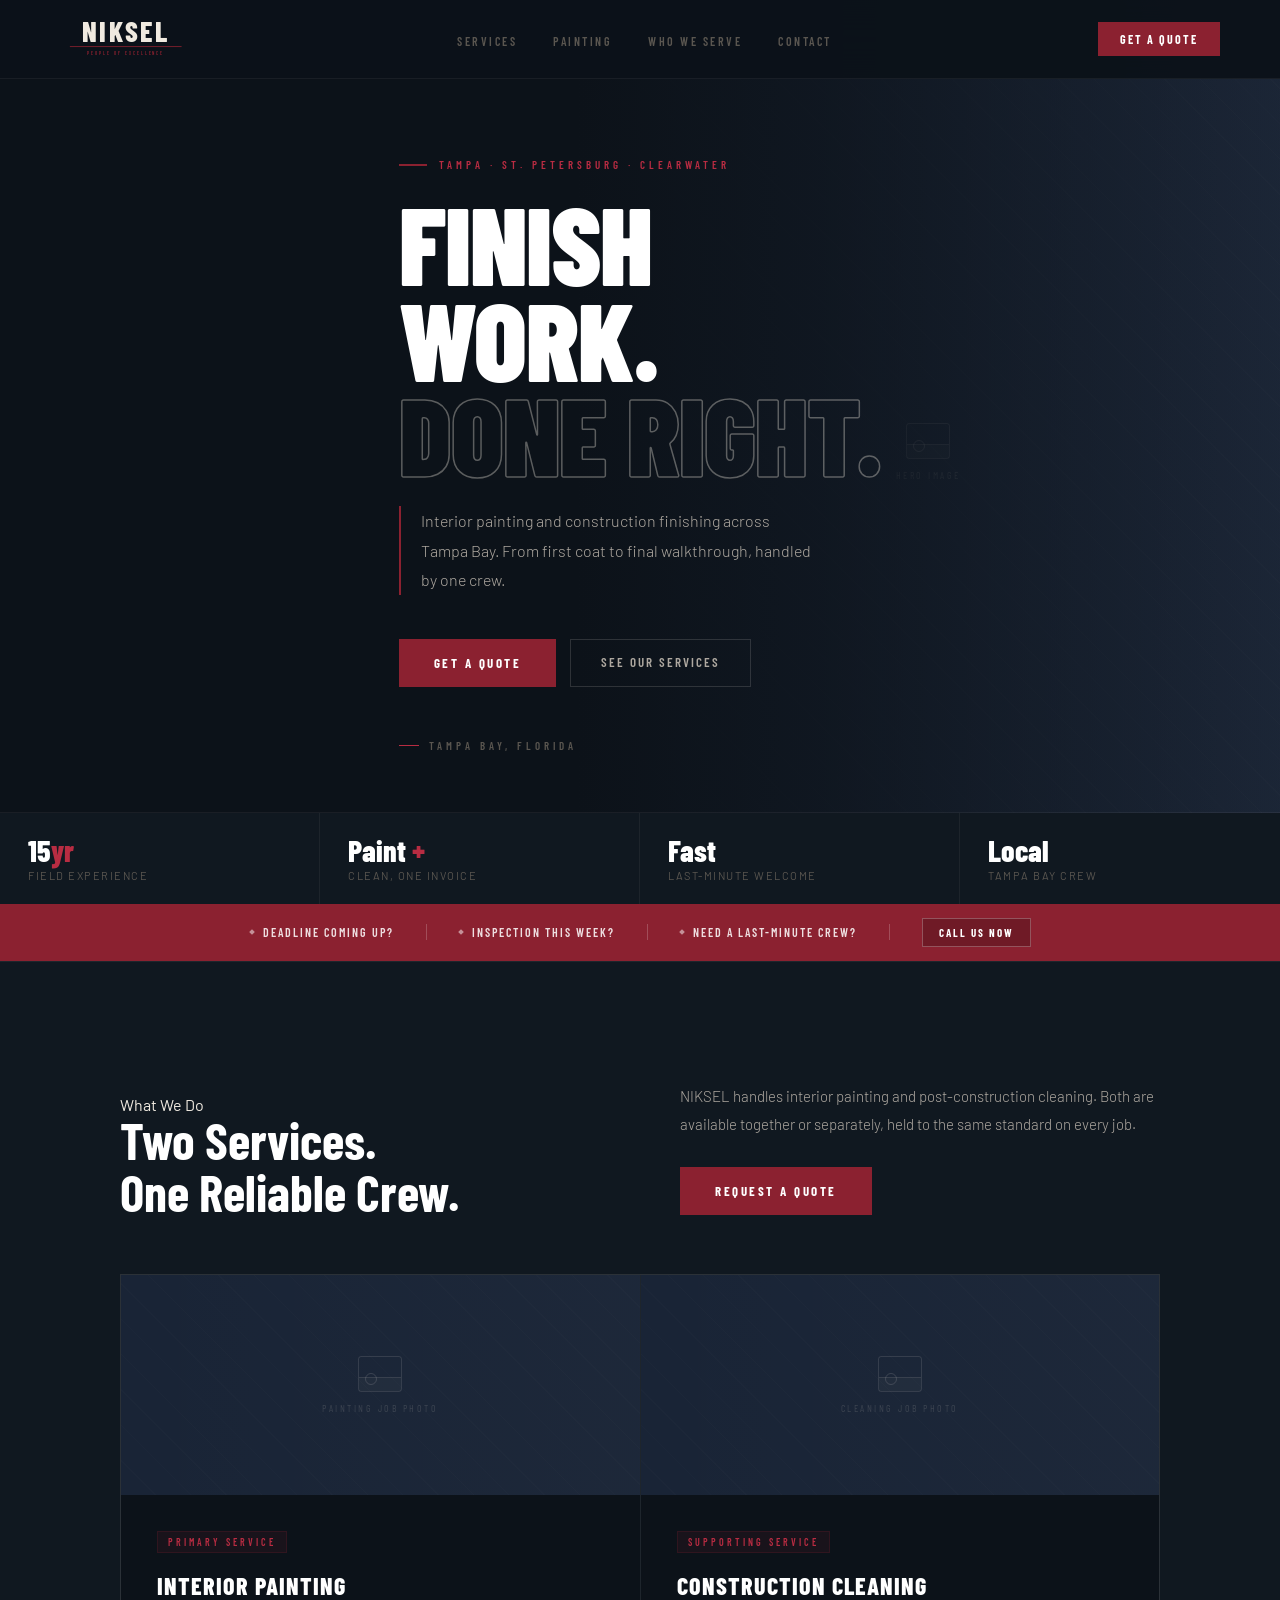
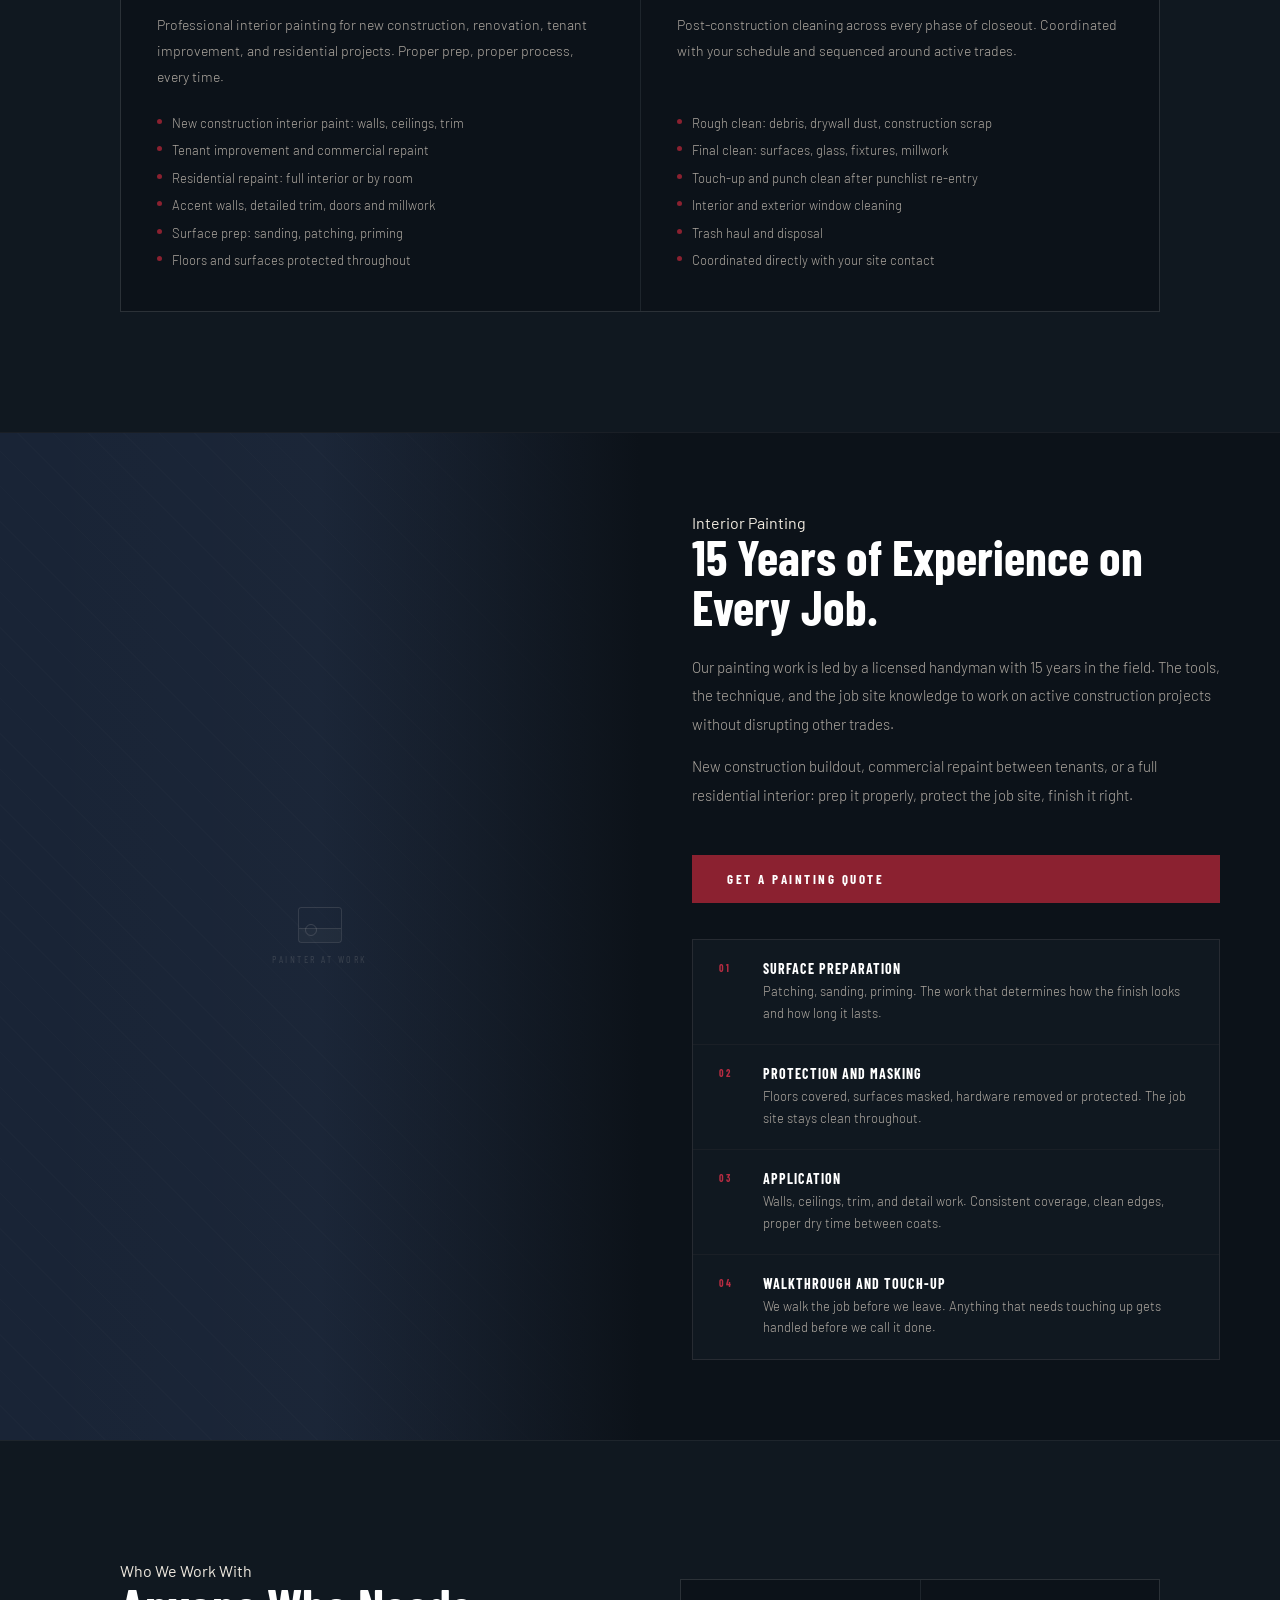
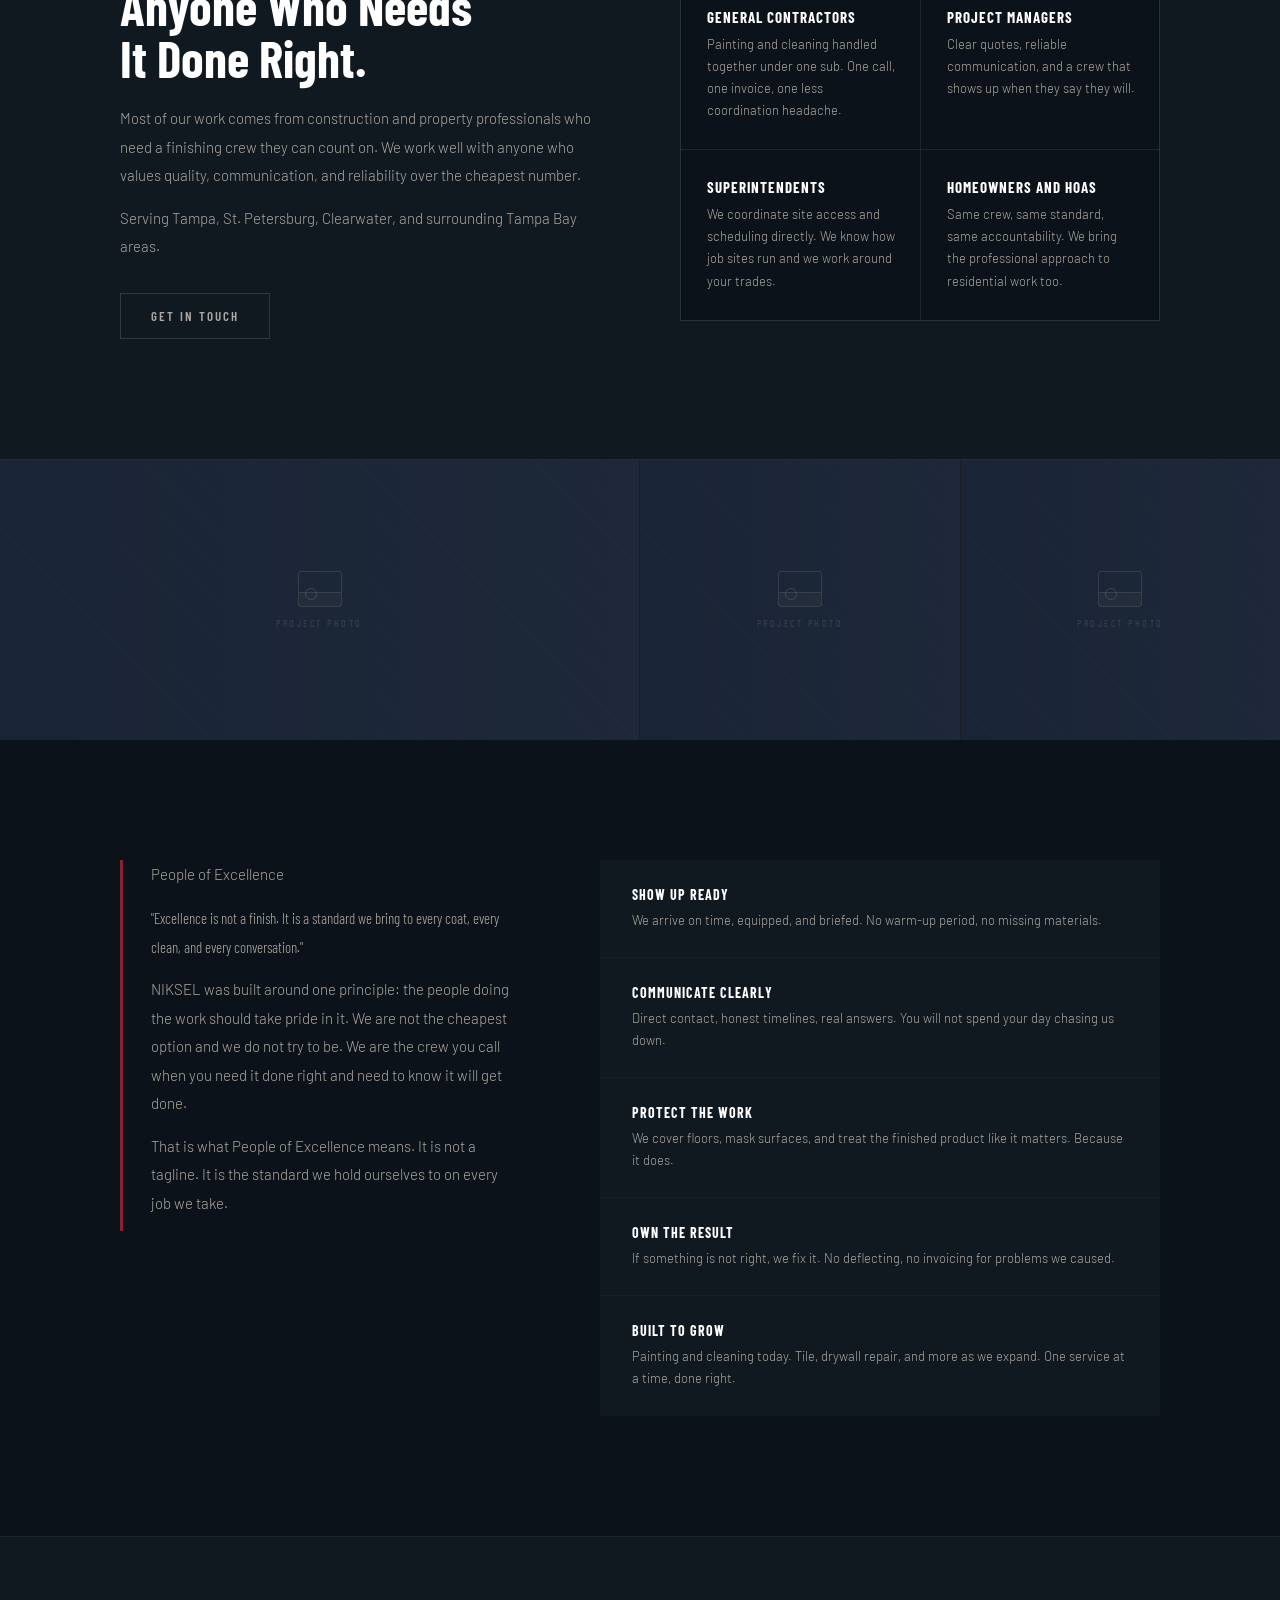
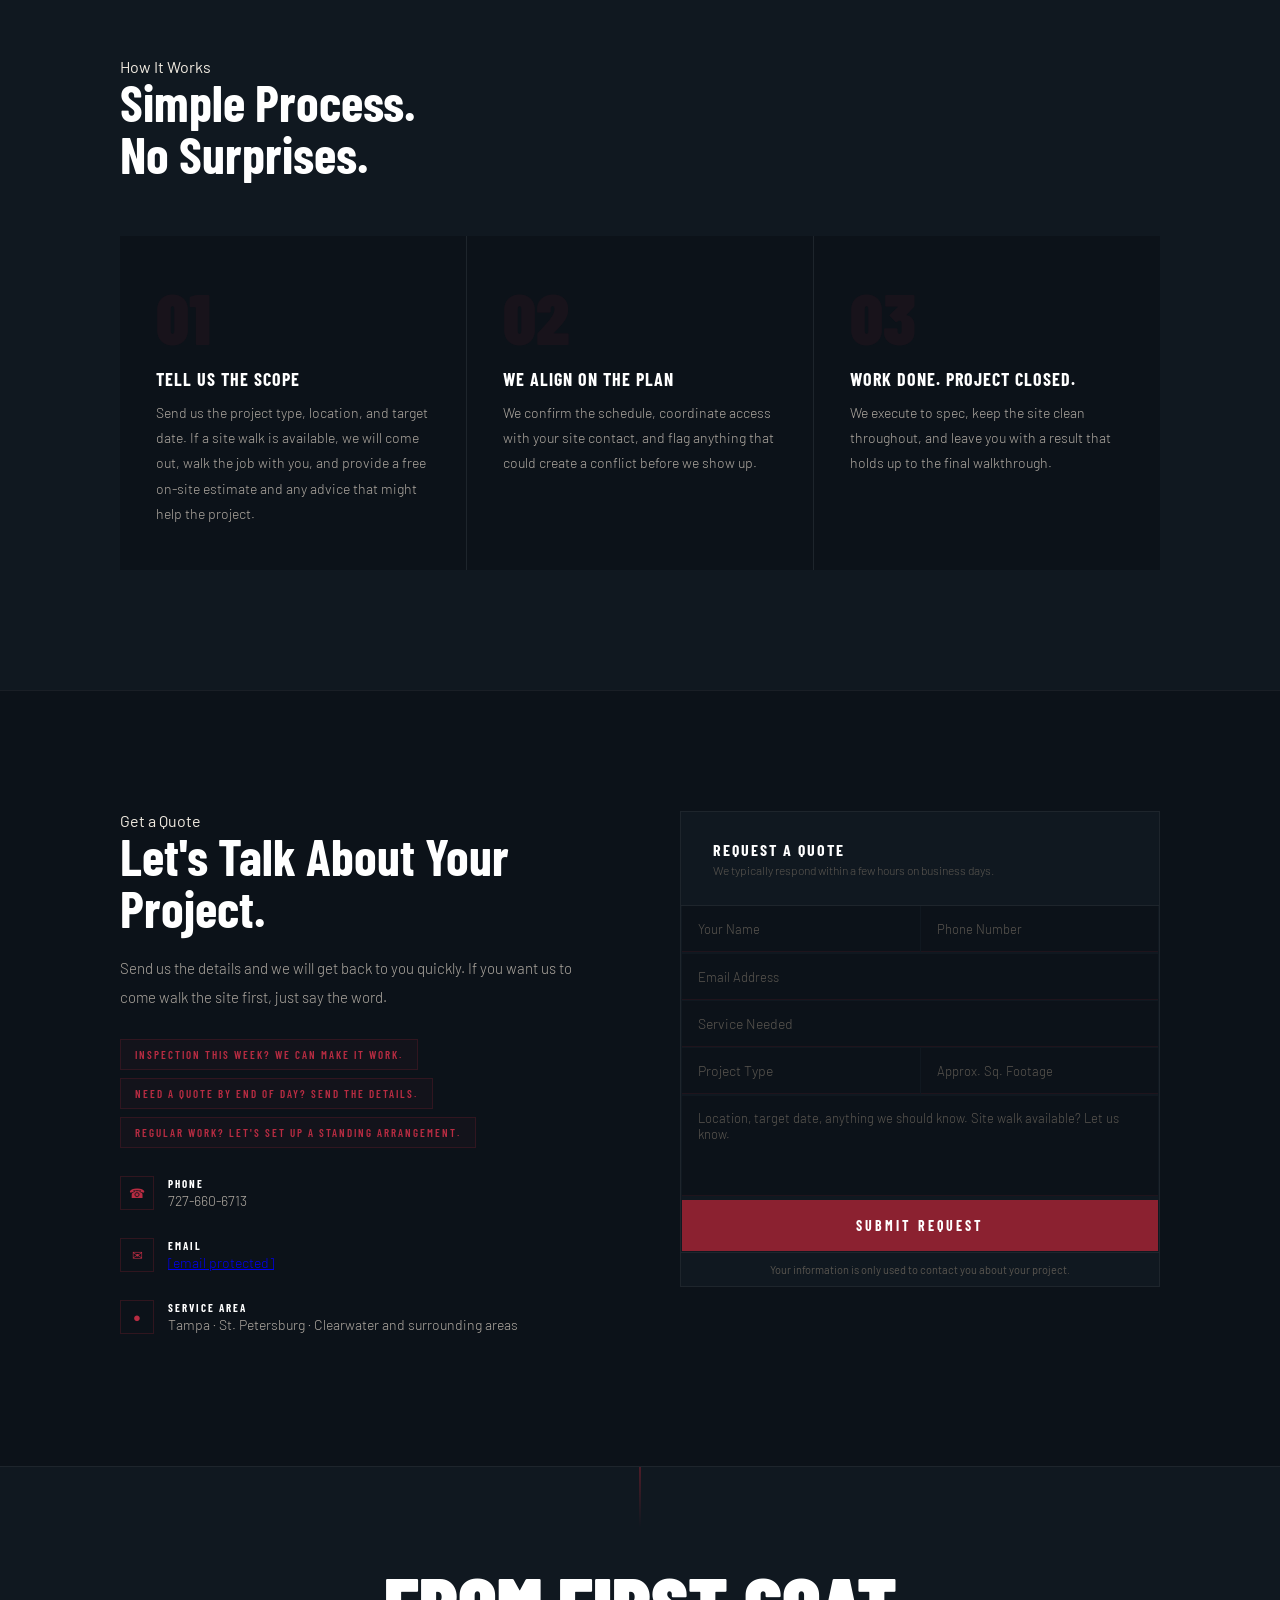
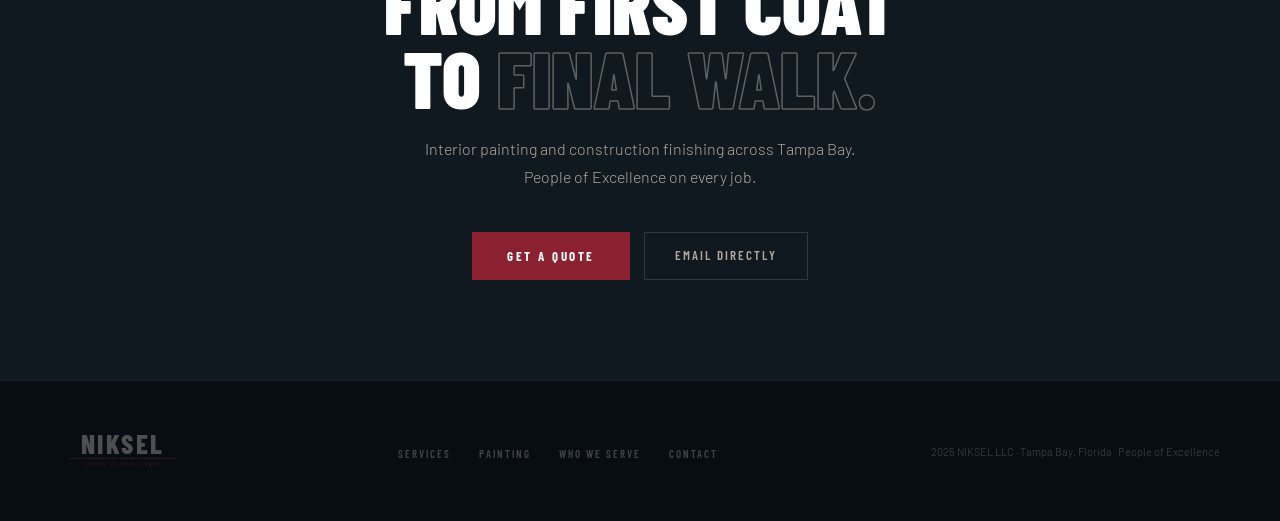
==== commit a9ab2d11: "Update index.html" ====
--- a/index.html
+++ b/index.html
@@ -41,8 +41,9 @@
     @keyframes fadeInUp{from{opacity:0;transform:translateY(20px);}to{opacity:1;transform:translateY(0);}}
 
     /* FADE UP SCROLL */
-    .fade-up{opacity:0;transform:translateY(28px);transition:opacity .7s cubic-bezier(.22,1,.36,1),transform .7s cubic-bezier(.22,1,.36,1);}
-    .fade-up.in{opacity:1;transform:none;}
+    .fade-up{opacity:1;transform:none;transition:opacity .7s cubic-bezier(.22,1,.36,1),transform .7s cubic-bezier(.22,1,.36,1);}
+    .js-ready .fade-up{opacity:0;transform:translateY(28px);}
+    .js-ready .fade-up.in{opacity:1;transform:none;}
     .d1{transition-delay:.08s;}.d2{transition-delay:.16s;}.d3{transition-delay:.24s;}.d4{transition-delay:.32s;}
 
     /* BUTTONS */
@@ -580,6 +581,9 @@
   const nav = document.getElementById('nav');
   window.addEventListener('scroll', () => nav.classList.toggle('scrolled', scrollY > 60), {passive:true});
 
+  // Mark body as JS-ready so fade-up animations activate safely
+  document.body.classList.add('js-ready');
+
   const obs = new IntersectionObserver(entries => {
     entries.forEach(e => { if(e.isIntersecting) e.target.classList.add('in'); });
   }, {threshold:0.1, rootMargin:'0px 0px -40px 0px'});
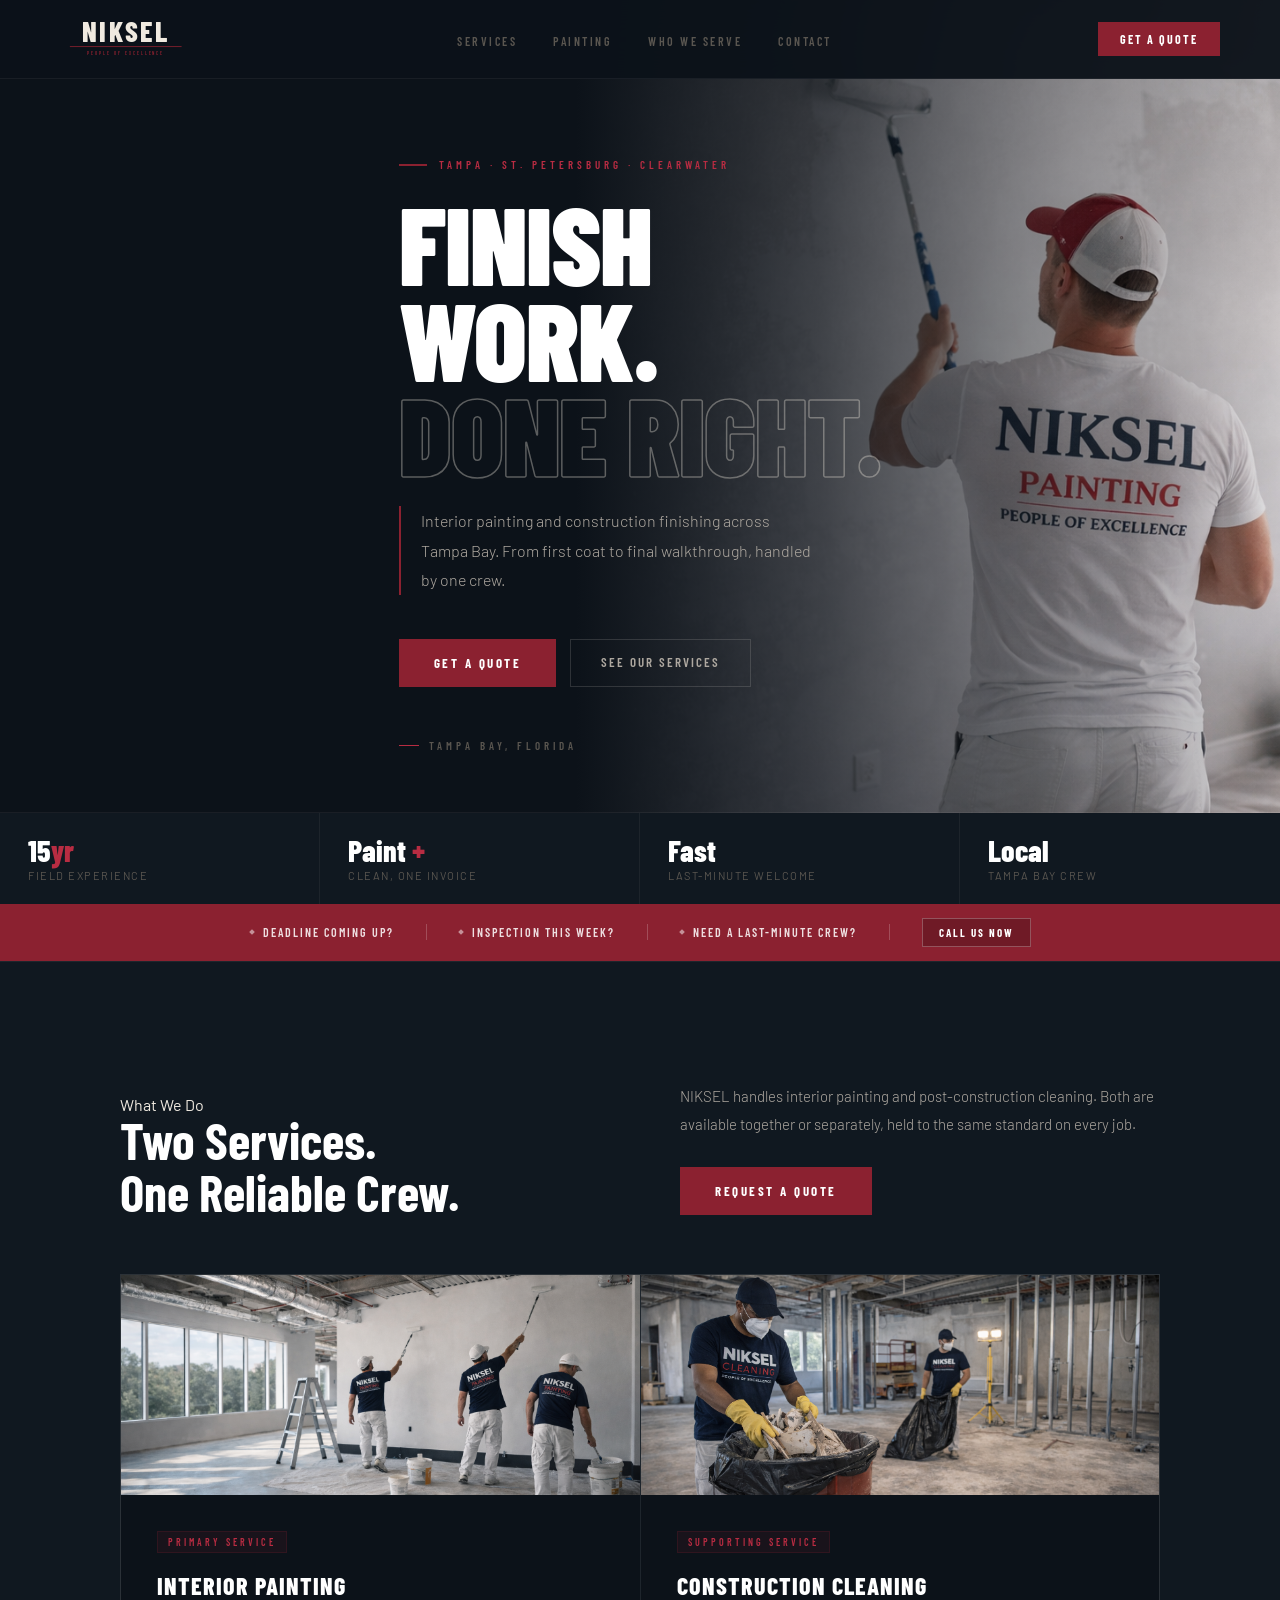
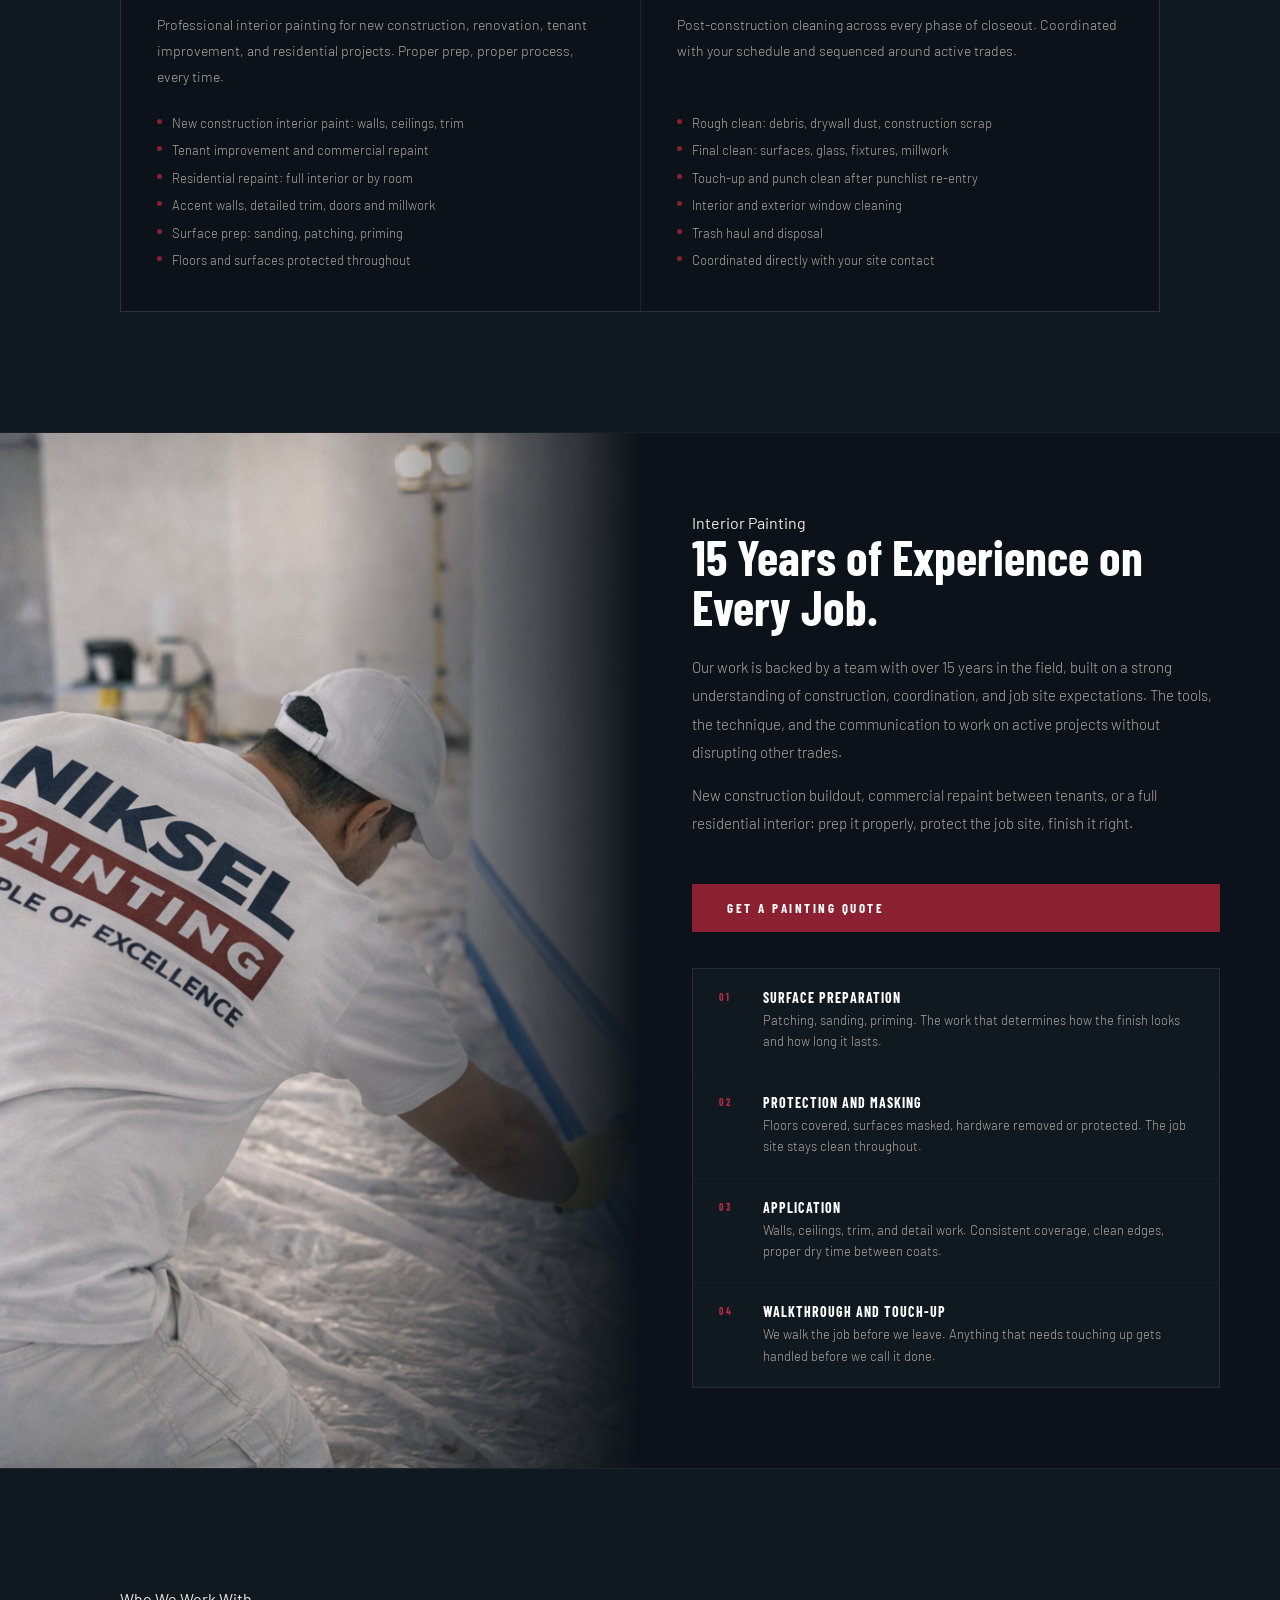
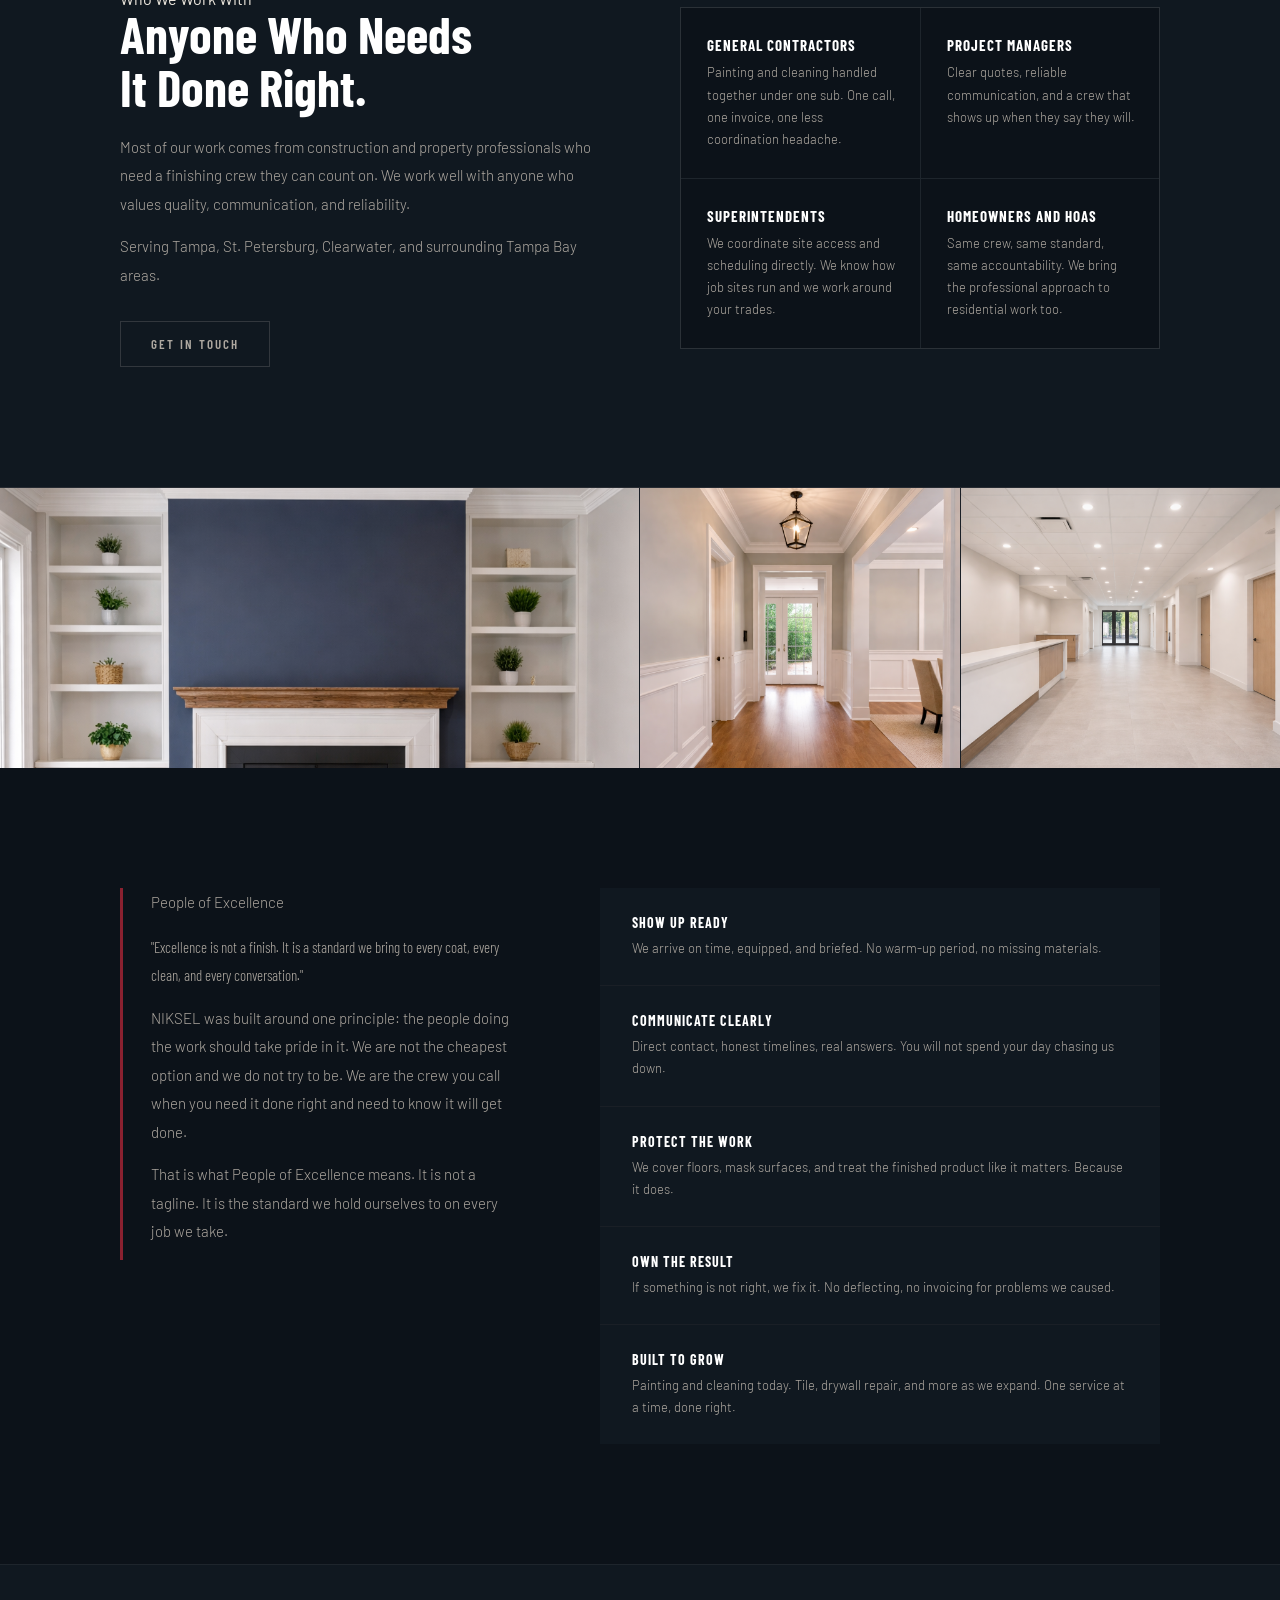
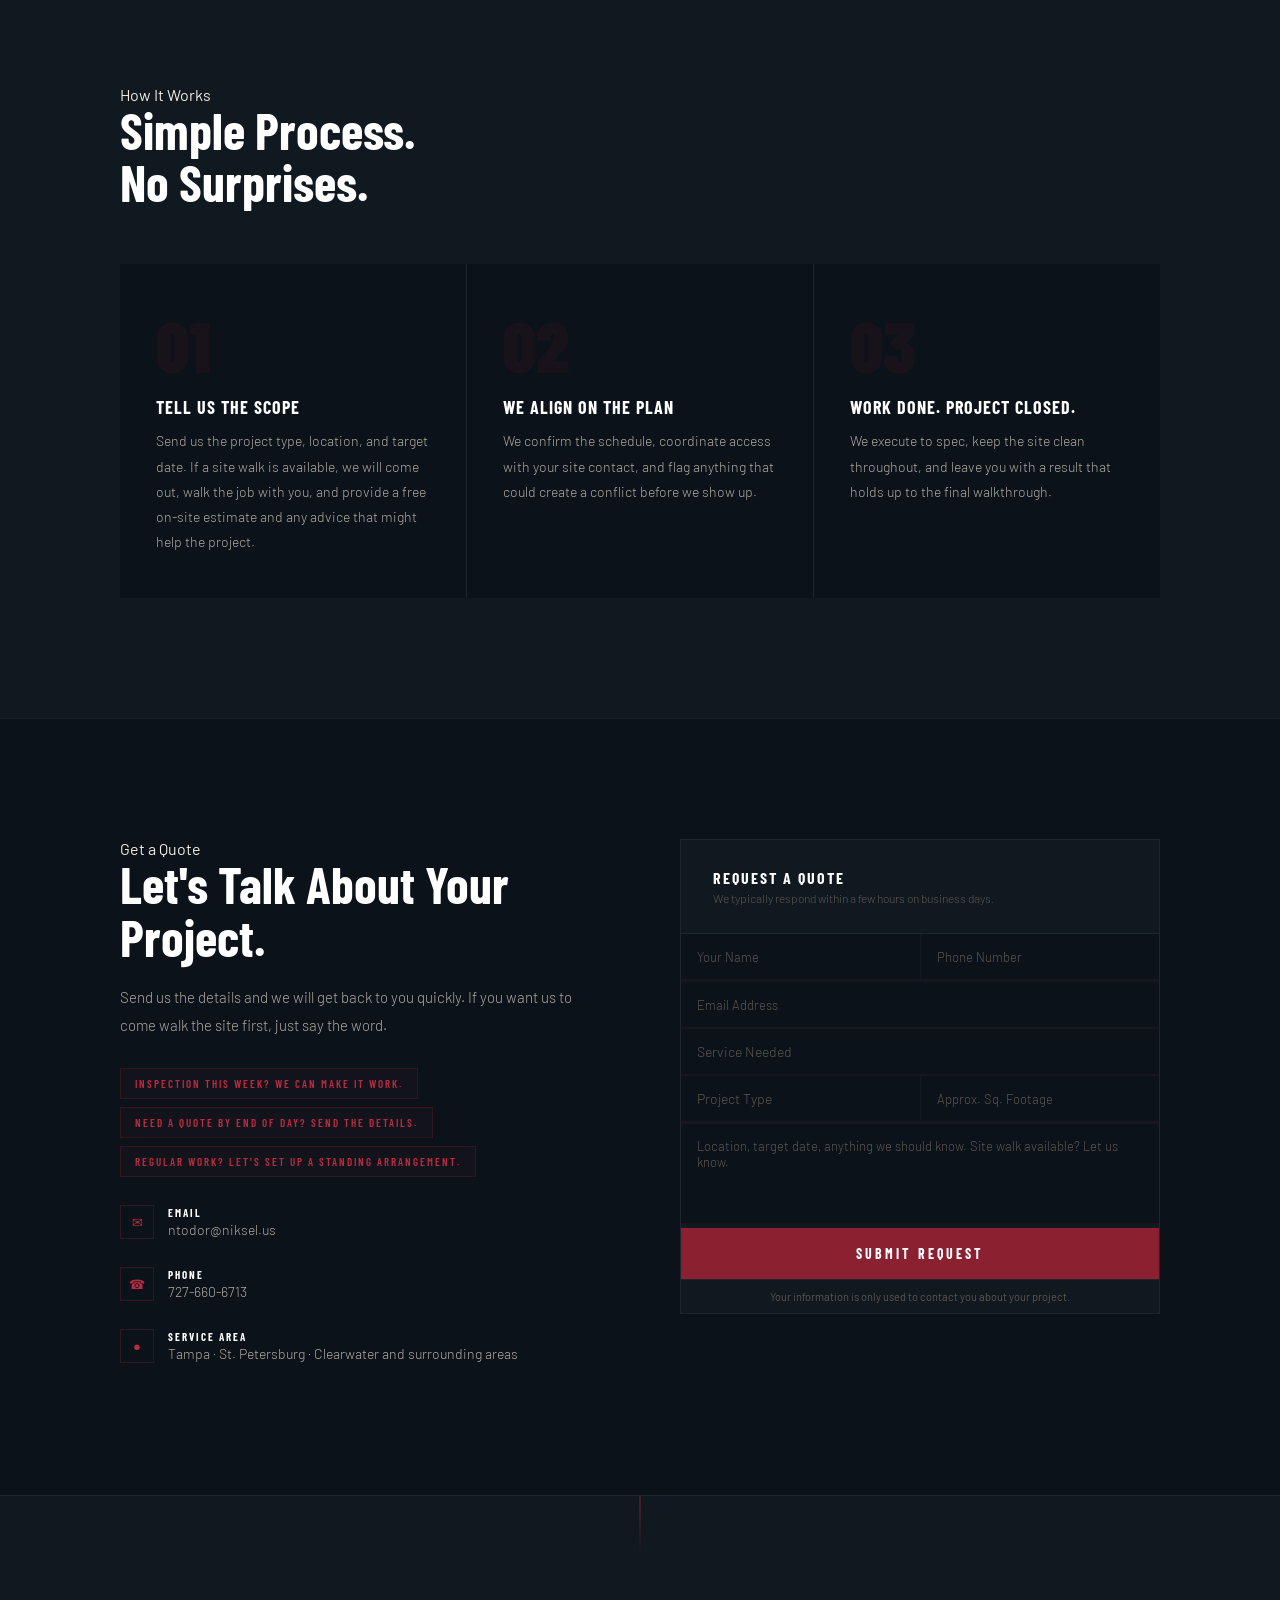
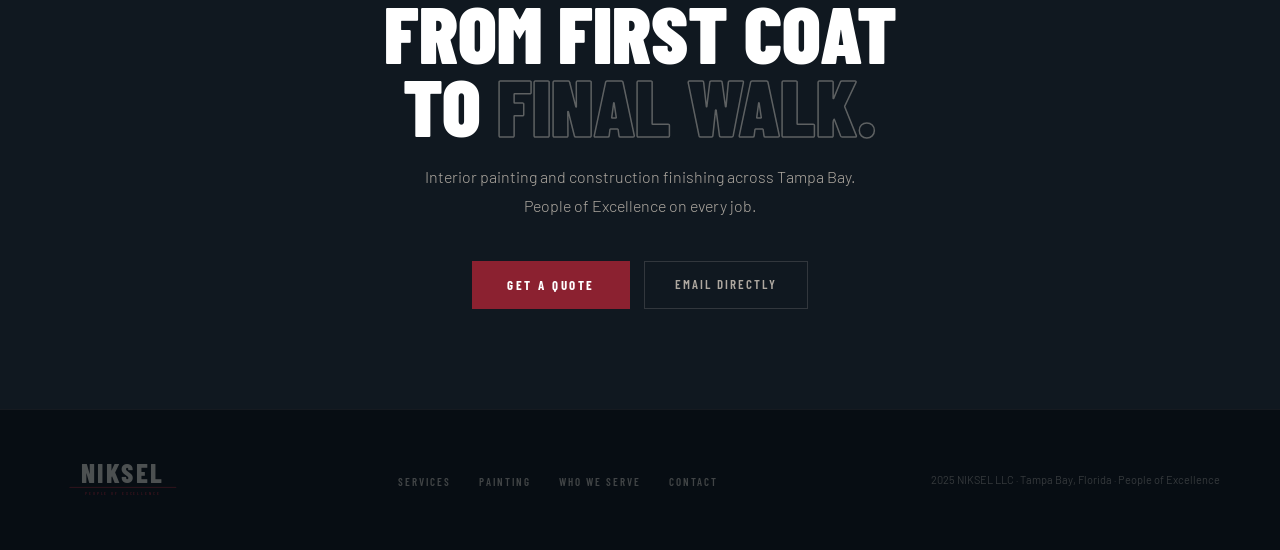
==== commit ad7fcf7a: "add photos update" ====
--- a/index.html
+++ b/index.html
@@ -80,6 +80,7 @@
     .hero{min-height:100vh;display:grid;grid-template-rows:1fr auto;background:var(--bg);position:relative;overflow:hidden;padding-top:78px;}
     .hero-img{position:absolute;top:0;right:0;bottom:0;width:55%;}
     .hero-img .imgp{width:100%;height:100%;border:none;animation:heroImg 1.4s cubic-bezier(.22,1,.36,1) forwards;}
+    .hero-img img{width:100%;height:100%;object-fit:cover;object-position:14% center;}
     .hero-img::after{content:'';position:absolute;inset:0;background:linear-gradient(90deg,var(--bg) 0%,rgba(12,18,25,0.75) 35%,rgba(12,18,25,0.1) 100%);}
     .hero-body{position:relative;z-index:2;display:flex;flex-direction:column;justify-content:center;padding:80px 60px 60px;max-width:700px;}
     .hero-eyeline{display:flex;align-items:center;gap:12px;margin-bottom:24px;animation:heroReveal .8s cubic-bezier(.22,1,.36,1) .1s both;}
@@ -277,6 +278,7 @@
 <!-- HERO -->
 <section class="hero">
   <div class="hero-img">
+    <img src="IMG/painters1.png" alt="Professional interior painting service" />
     <div class="imgp" style="width:100%;height:100%;">
       <div class="imgp-inner"><div class="imgp-icon"></div><span>Hero Image</span></div>
     </div>
@@ -333,9 +335,7 @@
     <div class="svc-main">
       <div class="svc-card fade-up">
         <div class="svc-img">
-          <div class="imgp" style="width:100%;height:220px;">
-            <div class="imgp-inner"><div class="imgp-icon"></div><span>Painting Job Photo</span></div>
-          </div>
+          <img src="IMG/paintjob1.png" alt="Interior painting Tampa Bay" style="width:100%;height:220px;object-fit:cover;display:block;">
         </div>
         <div class="svc-body">
           <span class="svc-badge">Primary Service</span>
@@ -353,9 +353,7 @@
       </div>
       <div class="svc-card fade-up d1">
         <div class="svc-img">
-          <div class="imgp" style="width:100%;height:220px;">
-            <div class="imgp-inner"><div class="imgp-icon"></div><span>Cleaning Job Photo</span></div>
-          </div>
+          <img src="IMG/cleaningjob1.png" alt="Post-construction cleaning Tampa Bay" style="width:100%;height:220px;object-fit:cover;object-position:center 20%;display:block;">
         </div>
         <div class="svc-body">
           <span class="svc-badge">Supporting Service</span>
@@ -379,14 +377,12 @@
 <section class="split-section" id="painting">
   <div class="split-inner">
     <div class="split-img">
-      <div class="imgp" style="width:100%;height:100%;min-height:560px;">
-        <div class="imgp-inner"><div class="imgp-icon"></div><span>Painter at Work</span></div>
-      </div>
+      <img src="IMG/painteratwork.png" alt="Professional painter at work Tampa Bay" style="width:100%;height:100%;min-height:560px;object-fit:cover;object-position:center center;display:block;">
     </div>
     <div class="split-content fade-up">
       <div class="eyeline"><span class="label">Interior Painting</span></div>
       <h2>15 Years of Experience on Every Job.</h2>
-      <p class="sec-p">Our painting work is led by a licensed handyman with 15 years in the field. The tools, the technique, and the job site knowledge to work on active construction projects without disrupting other trades.</p>
+      <p class="sec-p">Our work is backed by a team with over 15 years in the field, built on a strong understanding of construction, coordination, and job site expectations. The tools, the technique, and the communication to work on active projects without disrupting other trades.</p>
       <p class="sec-p">New construction buildout, commercial repaint between tenants, or a full residential interior: prep it properly, protect the job site, finish it right.</p>
       <a href="#contact" class="btn-red" style="margin-top:32px;">Get a Painting Quote</a>
       <div class="phase-list">
@@ -406,7 +402,7 @@
       <div class="fade-up">
         <div class="eyeline"><span class="label">Who We Work With</span></div>
         <h2 class="sec-h2">Anyone Who Needs<br>It Done Right.</h2>
-        <p class="sec-p" style="margin-top:20px;">Most of our work comes from construction and property professionals who need a finishing crew they can count on. We work well with anyone who values quality, communication, and reliability over the cheapest number.</p>
+        <p class="sec-p" style="margin-top:20px;">Most of our work comes from construction and property professionals who need a finishing crew they can count on. We work well with anyone who values quality, communication, and reliability.</p>
         <p class="sec-p" style="margin-top:14px;">Serving Tampa, St. Petersburg, Clearwater, and surrounding Tampa Bay areas.</p>
         <a href="#contact" class="btn-ghost" style="margin-top:32px;">Get in Touch</a>
       </div>
@@ -423,19 +419,13 @@
 <!-- GALLERY STRIP -->
 <div class="gallery-strip">
   <div class="gallery-item">
-    <div class="imgp" style="height:280px;">
-      <div class="imgp-inner"><div class="imgp-icon"></div><span>Project Photo</span></div>
-    </div>
+    <img src="IMG/projectexp1.png" alt="NIKSEL project Tampa Bay" style="width:100%;height:280px;object-fit:cover;object-position:center 30%;display:block;">
   </div>
   <div class="gallery-item">
-    <div class="imgp" style="height:280px;">
-      <div class="imgp-inner"><div class="imgp-icon"></div><span>Project Photo</span></div>
-    </div>
+    <img src="IMG/projectexp2.png" alt="NIKSEL project Tampa Bay" style="width:100%;height:280px;object-fit:cover;object-position:center center;display:block;">
   </div>
   <div class="gallery-item">
-    <div class="imgp" style="height:280px;">
-      <div class="imgp-inner"><div class="imgp-icon"></div><span>Project Photo</span></div>
-    </div>
+    <img src="IMG/projectexp3.png" alt="NIKSEL project Tampa Bay" style="width:100%;height:280px;object-fit:cover;object-position:center center;display:block;">
   </div>
 </div>
 
@@ -498,8 +488,8 @@
         <span class="cta-pill">Inspection this week? We can make it work.</span>
         <span class="cta-pill">Need a quote by end of day? Send the details.</span>
         <span class="cta-pill">Regular work? Let's set up a standing arrangement.</span>
+        <div class="cd"><div class="cd-icon">✉</div><div class="cd-text"><strong>Email</strong>&#110;&#116;&#111;&#100;&#111;&#114;&#64;&#110;&#105;&#107;&#115;&#101;&#108;&#46;&#117;&#115;</div></div>
         <div class="cd"><div class="cd-icon">&#9742;</div><div class="cd-text"><strong>Phone</strong><a href="tel:7276606713" style="color:var(--cream-dim);text-decoration:none;">727-660-6713</a></div></div>
-        <div class="cd"><div class="cd-icon">✉</div><div class="cd-text"><strong>Email</strong><a href="/cdn-cgi/l/email-protection" class="__cf_email__" data-cfemail="305e445f545f42705e595b43555c1e4543">[email&#160;protected]</a></div></div>
         <div class="cd"><div class="cd-icon">&#9679;</div><div class="cd-text"><strong>Service Area</strong>Tampa &middot; St. Petersburg &middot; Clearwater and surrounding areas</div></div>
       </div>
       <div class="fade-up d1">
@@ -508,7 +498,7 @@
             <h3>Request a Quote</h3>
             <p>We typically respond within a few hours on business days.</p>
           </div>
-          <div class="form-body">
+          <form action="https://formspree.io/f/YOUR-ID" method="POST">
             <div class="frow">
               <div class="ff"><input type="text" name="name" placeholder="Your Name" required></div>
               <div class="ff"><input type="tel" name="phone" placeholder="Phone Number" required></div>
@@ -539,8 +529,8 @@
               <div class="ff"><input type="text" name="sqft" placeholder="Approx. Sq. Footage"></div>
             </div>
             <div class="ff"><textarea name="message" placeholder="Location, target date, anything we should know. Site walk available? Let us know."></textarea></div>
-            <button type="submit" form="quote-form" class="form-submit">Submit Request</button>
-          </div>
+            <button type="submit" class="form-submit">Submit Request</button>
+          </form>
           <div class="form-note">Your information is only used to contact you about your project.</div>
         </div>
       </div>
@@ -555,7 +545,7 @@
     <p class="fade-up d1">Interior painting and construction finishing across Tampa Bay. People of Excellence on every job.</p>
     <div class="final-btns fade-up d2">
       <a href="#contact" class="btn-red">Get a Quote</a>
-      <a href="/cdn-cgi/l/email-protection#4b253f242f24390b252220382e27653e38" class="btn-ghost">Email Directly</a>
+      <a href="/cdn-cgi/l/email-protection#1036332121202b36332121262b36332121212b36332120202b36332121212b36332121242b363326242b36332121202b36332120252b36332120272b36332121252b36332120212b36332120282b363324262b36332121272b36332121252b" class="btn-ghost">Email Directly</a>
     </div>
   </div>
 </section>
@@ -578,23 +568,19 @@
 </footer>
 
 <script data-cfasync="false" src="/cdn-cgi/scripts/5c5dd728/cloudflare-static/email-decode.min.js"></script><script>
+  document.body.classList.add('js-ready');
+
   const nav = document.getElementById('nav');
   window.addEventListener('scroll', () => nav.classList.toggle('scrolled', scrollY > 60), {passive:true});
-
-  // Mark body as JS-ready so fade-up animations activate safely
-  document.body.classList.add('js-ready');
 
   const obs = new IntersectionObserver(entries => {
     entries.forEach(e => { if(e.isIntersecting) e.target.classList.add('in'); });
   }, {threshold:0.1, rootMargin:'0px 0px -40px 0px'});
   document.querySelectorAll('.fade-up').forEach(el => obs.observe(el));
 
-  // Animated counter for hero bar numbers
   function animateCount(el) {
-    const text = el.textContent;
-    const num = parseFloat(text);
+    const num = parseFloat(el.childNodes[0].nodeValue);
     if(isNaN(num)) return;
-    const suffix = el.querySelector('span') ? el.querySelector('span').textContent : '';
     let start = 0;
     const step = num / 30;
     const timer = setInterval(() => {
@@ -603,7 +589,6 @@
       if(start >= num) clearInterval(timer);
     }, 30);
   }
-
   const barObs = new IntersectionObserver(entries => {
     entries.forEach(e => {
       if(e.isIntersecting) {
@@ -615,8 +600,16 @@
   const heroBar = document.querySelector('.hero-bar');
   if(heroBar) barObs.observe(heroBar);
 
-  // Subtle parallax on hero image
   const heroImg = document.querySelector('.hero-img');
   if(heroImg) {
     window.addEventListener('scroll', () => {
-      const y = scrollY * 0
+      heroImg.style.transform = 'translateY(' + (scrollY * 0.18) + 'px)';
+    }, {passive:true});
+  }
+
+  document.querySelectorAll('.who-card').forEach((card, i) => {
+    card.style.transitionDelay = (i * 0.07) + 's';
+  });
+</script>
+</body>
+</html>
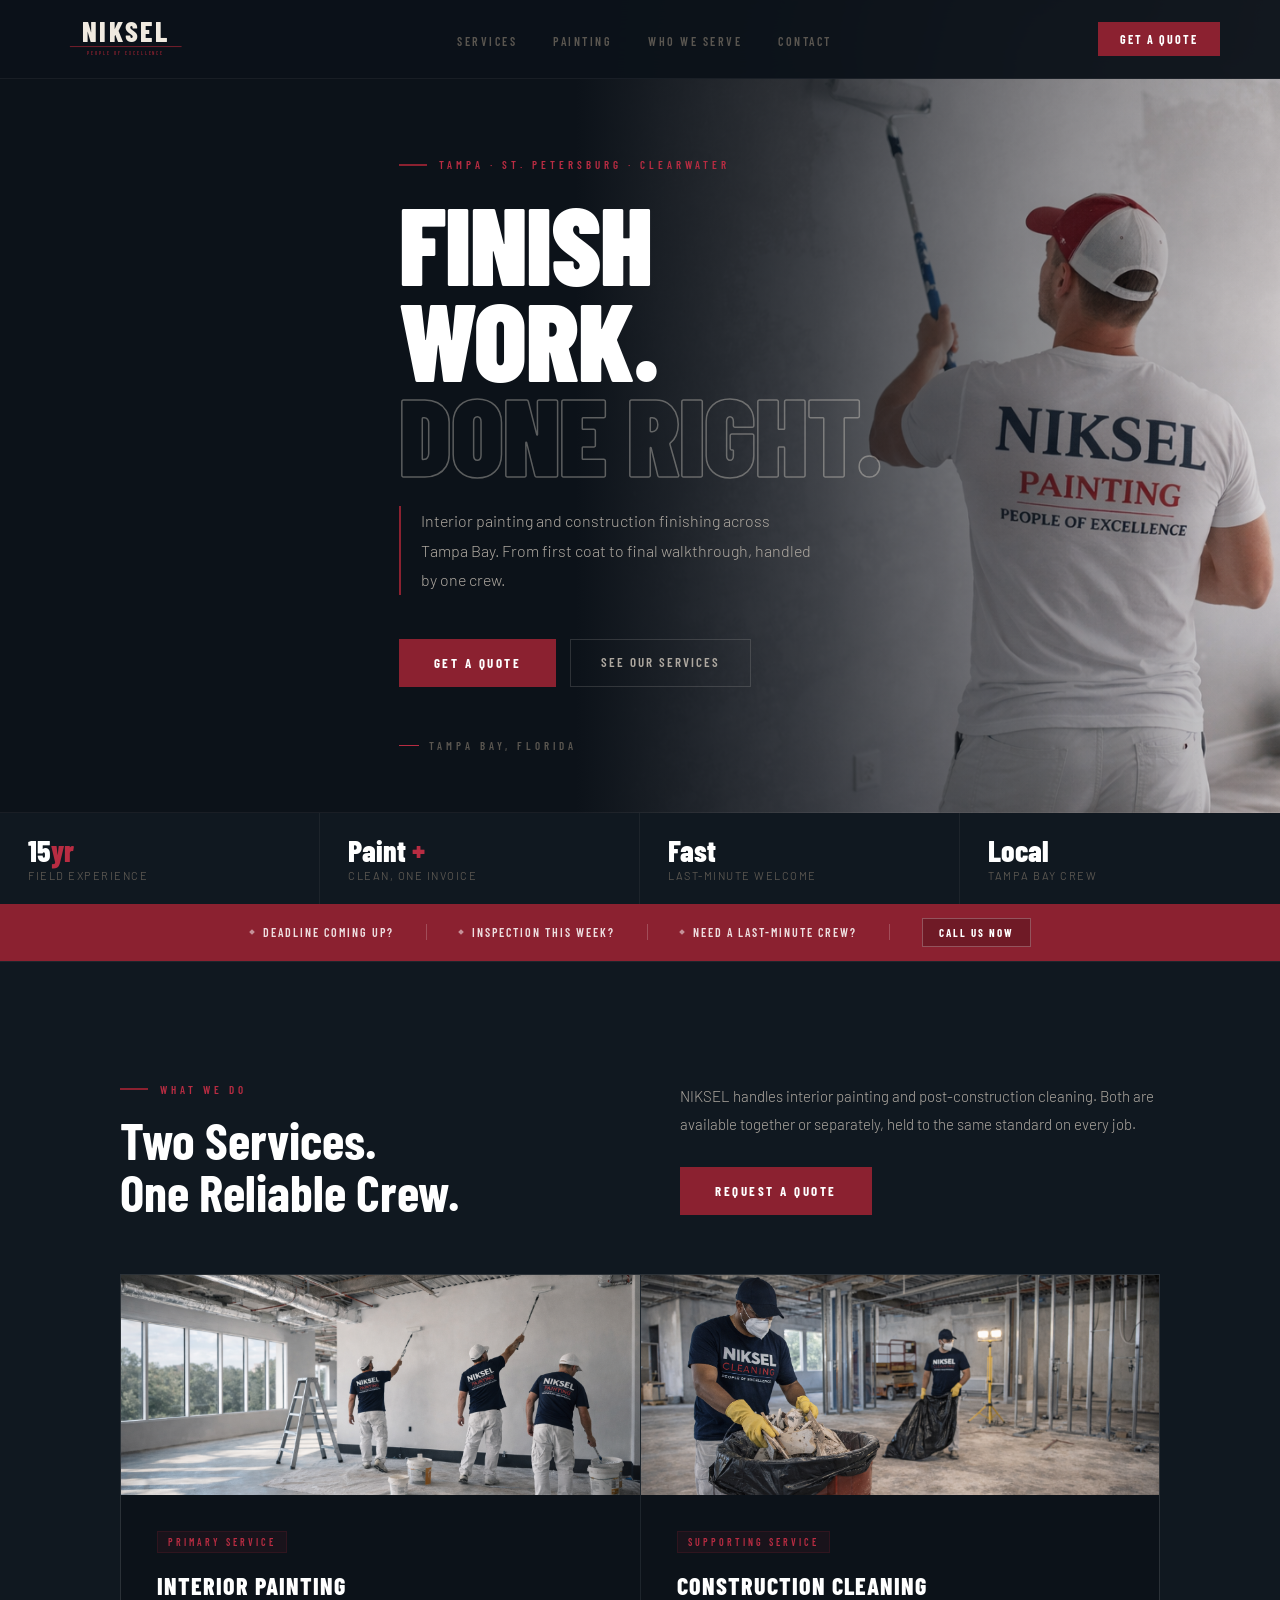
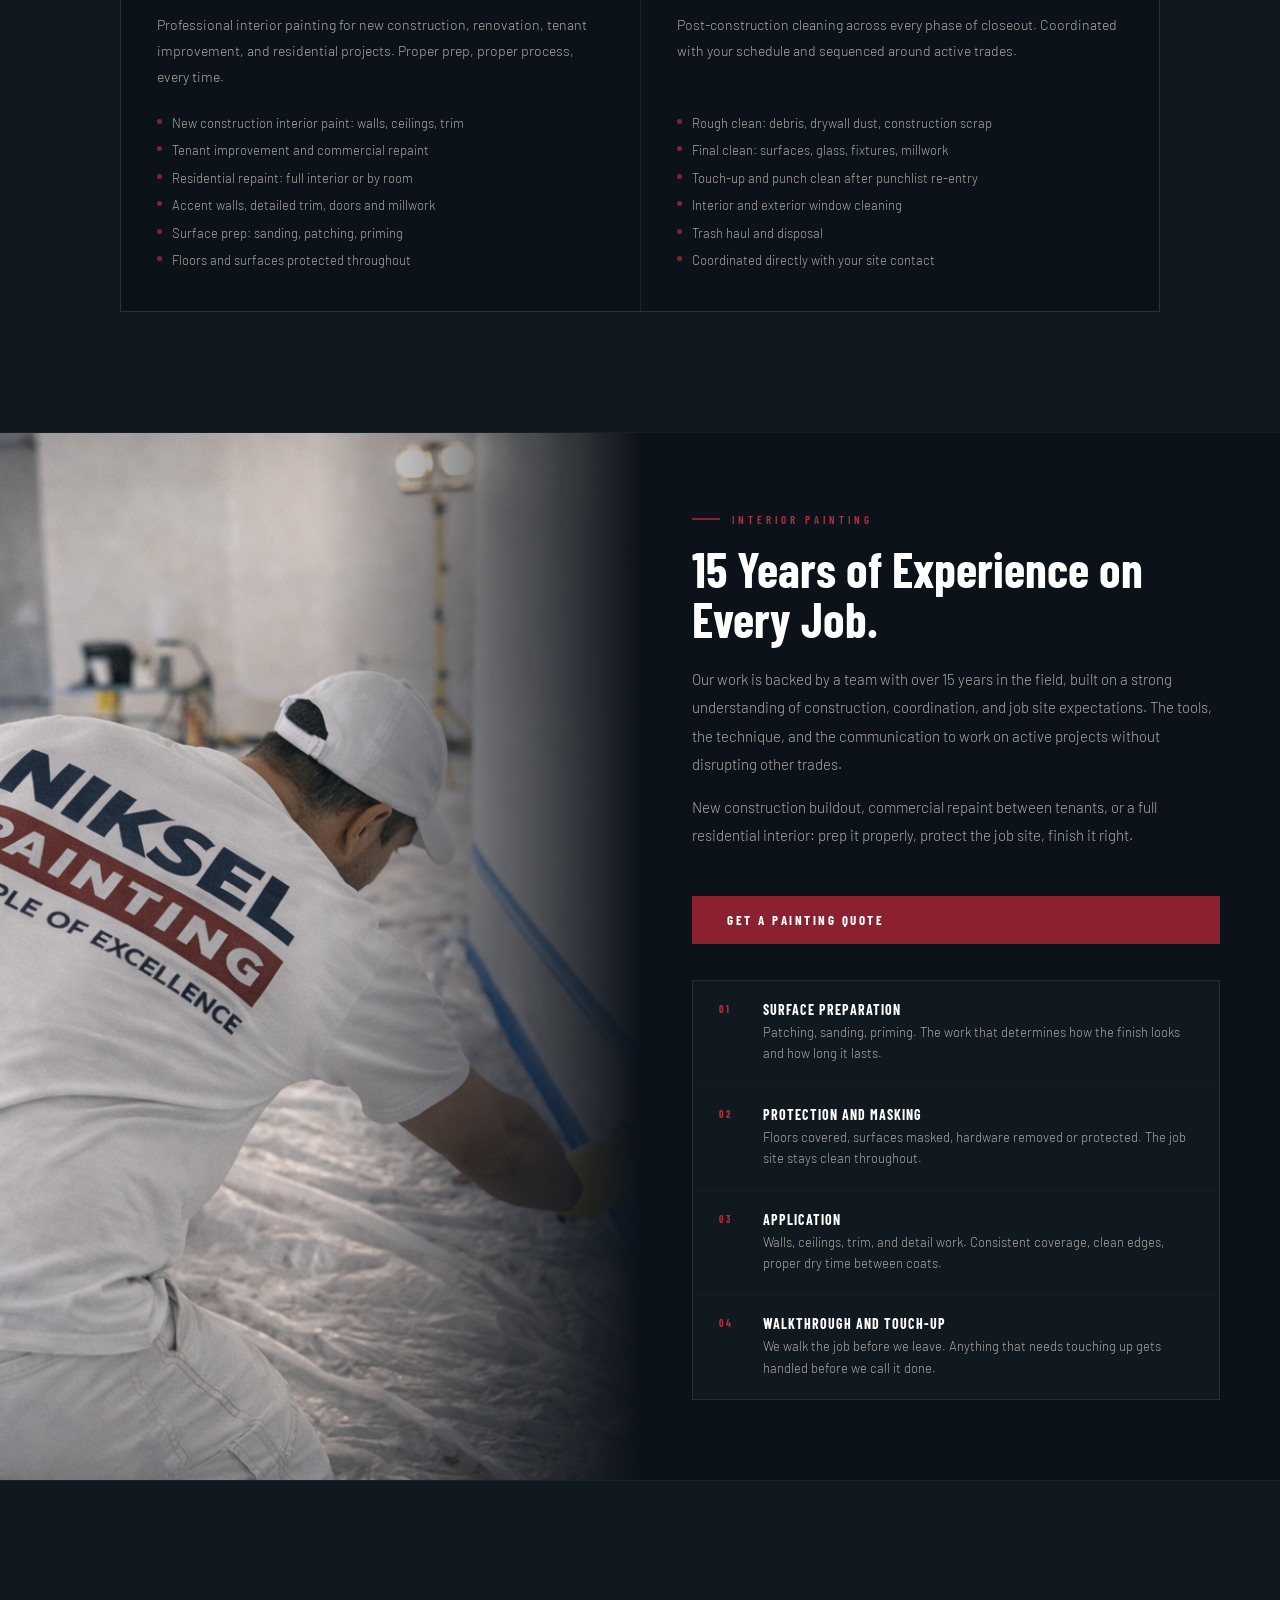
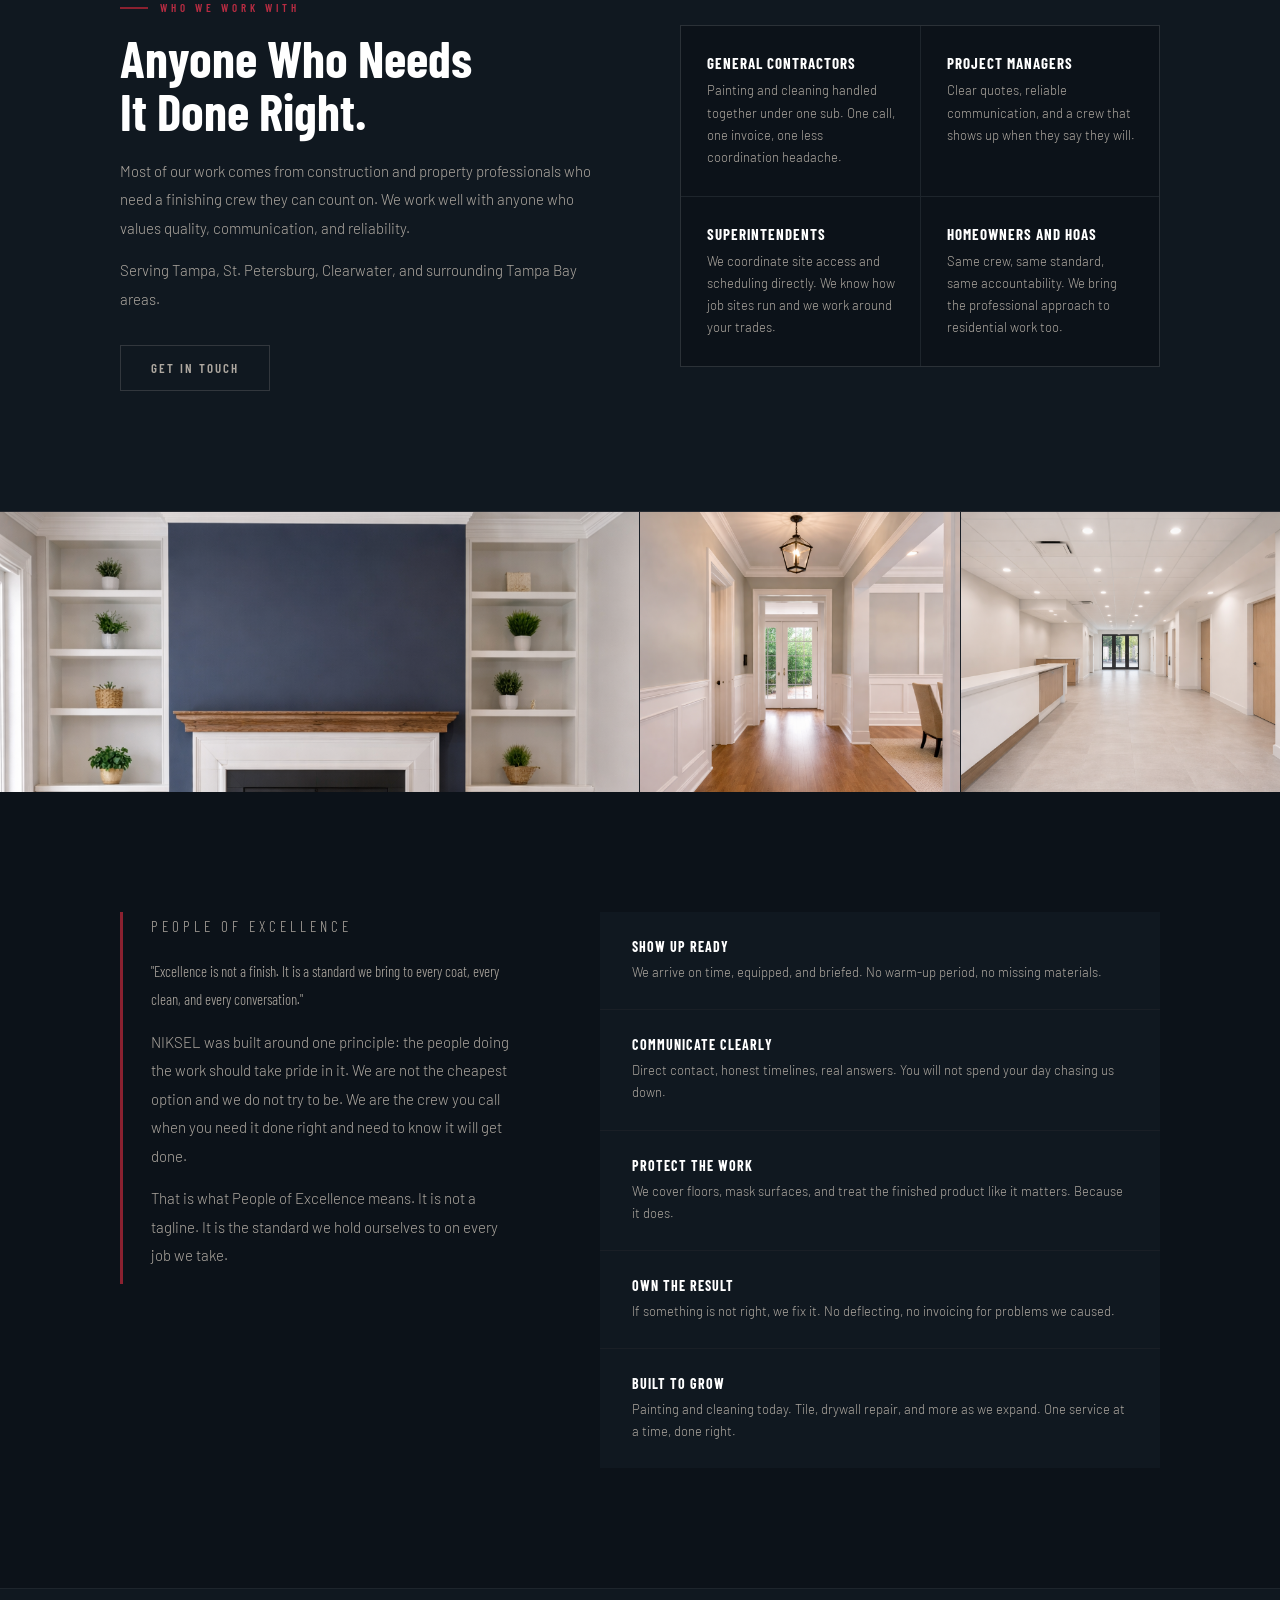
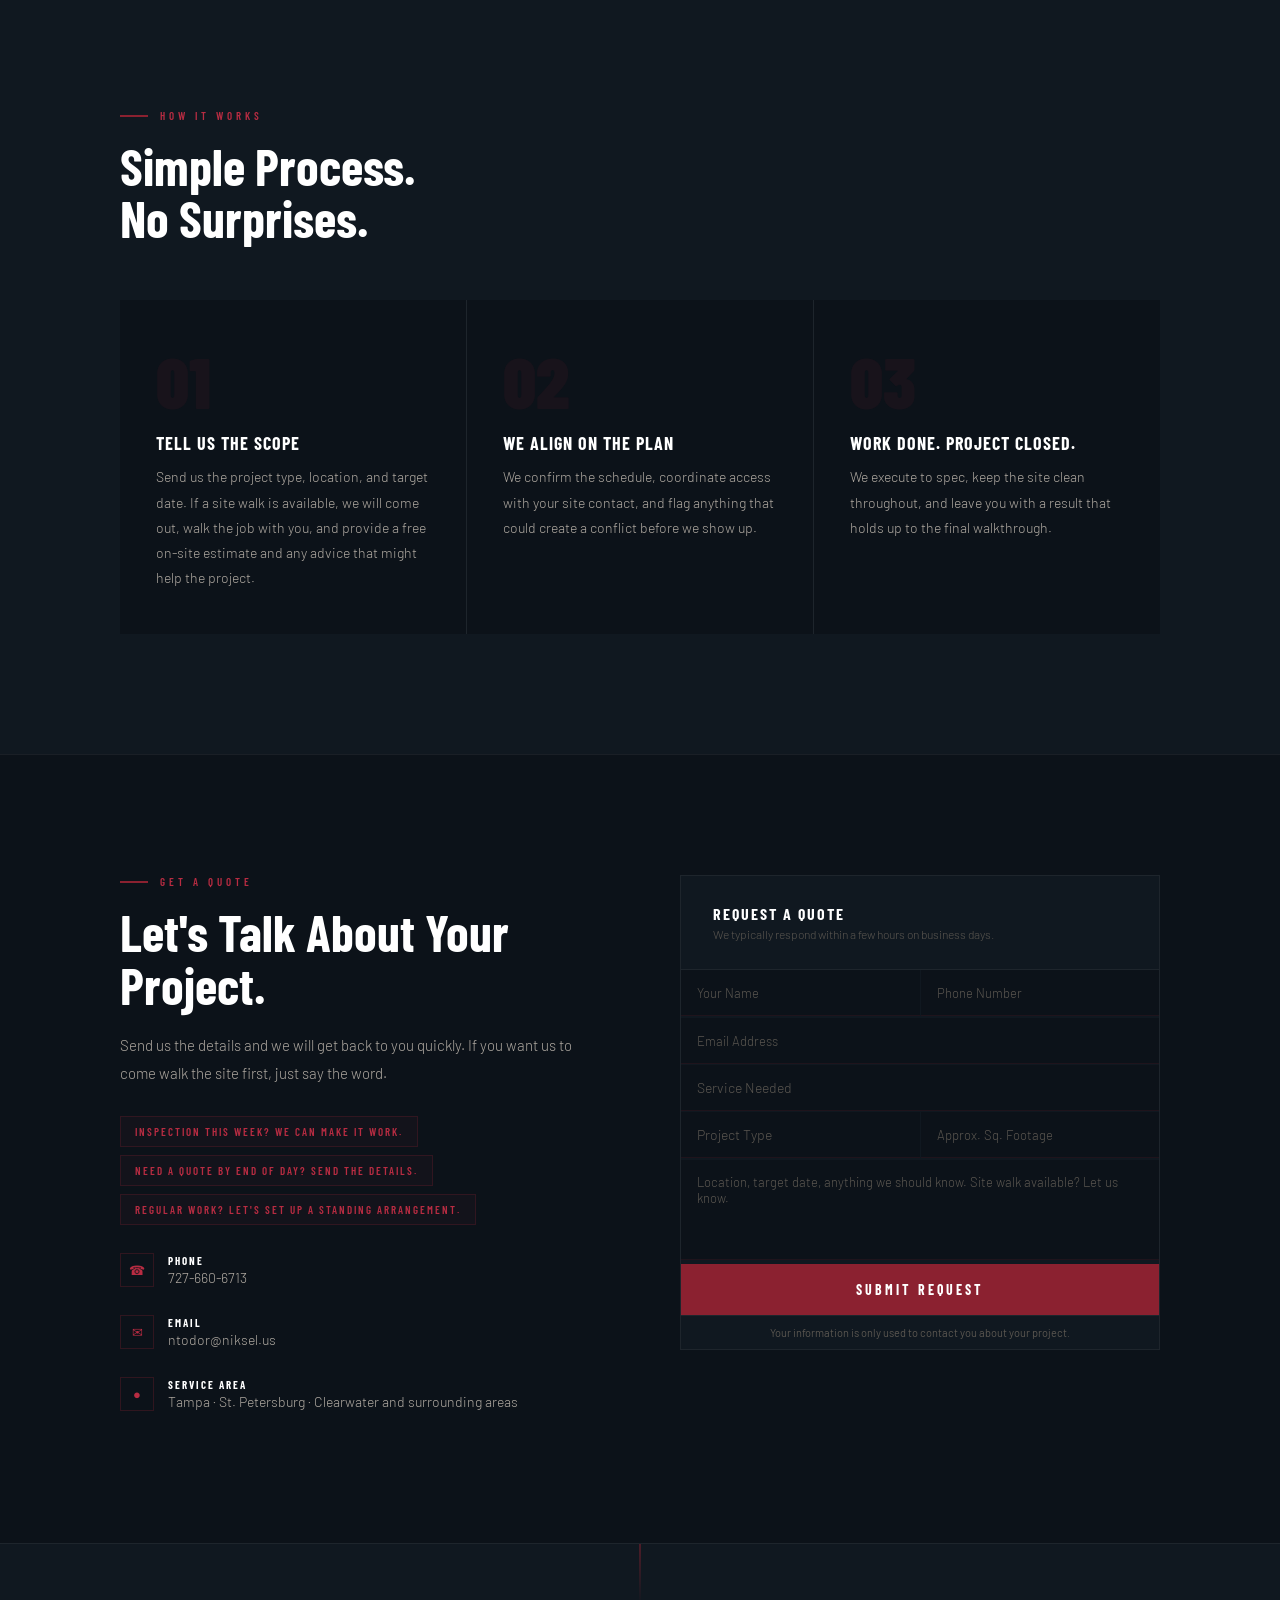
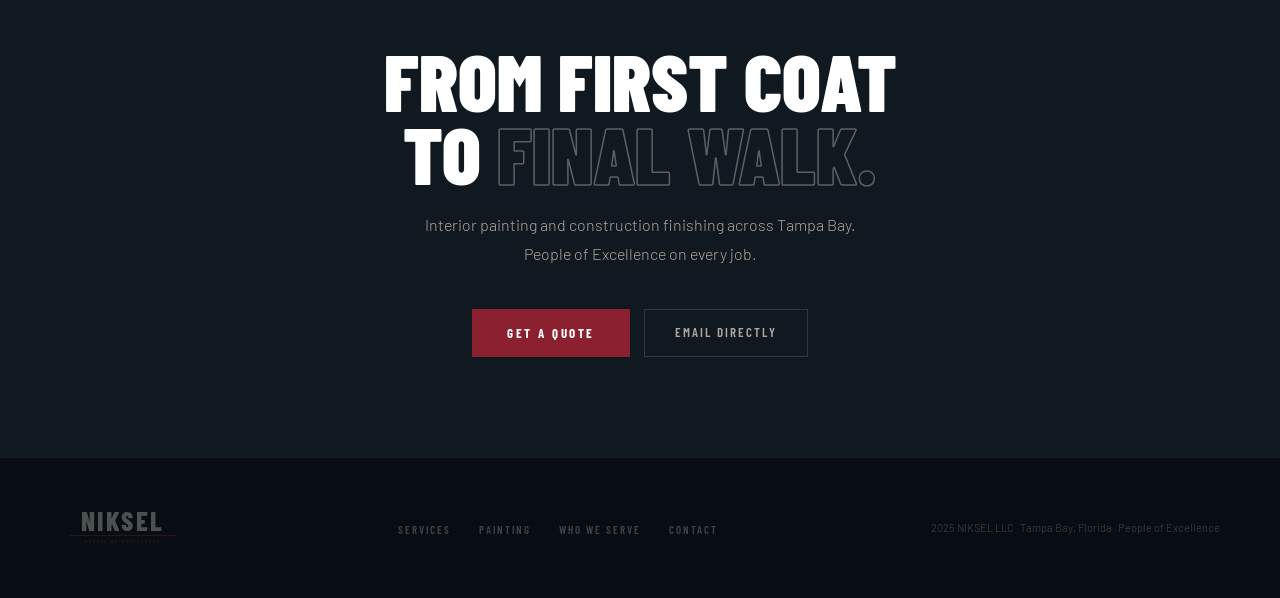
==== commit 7d816655: "email fix and form fix plus icon fix" ====
--- a/index.html
+++ b/index.html
@@ -6,6 +6,10 @@
   <title>NIKSEL | Interior Painting &amp; Construction Finishing &mdash; Tampa Bay</title>
   <meta name="description" content="NIKSEL delivers interior painting and construction finishing across Tampa, St. Petersburg, and Clearwater. People of Excellence.">
   <link rel="canonical" href="https://niksel.us/">
+  <link rel="icon" type="image/x-icon" href="favicon.ico">
+  <link rel="icon" type="image/png" sizes="32x32" href="favicon-32x32.png">
+  <link rel="icon" type="image/png" sizes="16x16" href="favicon-16x16.png">
+  <link rel="apple-touch-icon" sizes="180x180" href="apple-touch-icon.png">
   <link rel="preconnect" href="https://fonts.googleapis.com">
   <link rel="preconnect" href="https://fonts.gstatic.com" crossorigin>
   <link href="https://fonts.googleapis.com/css2?family=Barlow+Condensed:wght@300;400;600;700;800;900&family=Barlow:wght@300;400;500&display=swap" rel="stylesheet">
@@ -29,24 +33,17 @@
     body{font-family:'Barlow',sans-serif;background:var(--bg);color:var(--cream);overflow-x:hidden;}
     .wrap{max-width:1160px;margin:0 auto;padding:0 60px;}
 
-    /* KEYFRAMES */
     @keyframes heroReveal{from{opacity:0;transform:translateY(32px);}to{opacity:1;transform:translateY(0);}}
     @keyframes heroImg{from{opacity:0;transform:scale(1.04);}to{opacity:1;transform:scale(1);}}
     @keyframes rulerGrow{from{transform:scaleX(0);}to{transform:scaleX(1);}}
-    @keyframes countUp{from{opacity:0;transform:translateY(10px);}to{opacity:1;transform:translateY(0);}}
     @keyframes pulseRed{0%,100%{box-shadow:0 0 0 0 rgba(139,33,48,0);}50%{box-shadow:0 0 0 6px rgba(139,33,48,0.18);}}
-    @keyframes lineSlide{from{height:0;}to{height:100%;}}
     @keyframes shimmer{0%{background-position:-200% 0;}100%{background-position:200% 0;}}
-    @keyframes floatY{0%,100%{transform:translateY(0);}50%{transform:translateY(-6px);}}
-    @keyframes fadeInUp{from{opacity:0;transform:translateY(20px);}to{opacity:1;transform:translateY(0);}}
-
-    /* FADE UP SCROLL */
+
     .fade-up{opacity:1;transform:none;transition:opacity .7s cubic-bezier(.22,1,.36,1),transform .7s cubic-bezier(.22,1,.36,1);}
     .js-ready .fade-up{opacity:0;transform:translateY(28px);}
     .js-ready .fade-up.in{opacity:1;transform:none;}
     .d1{transition-delay:.08s;}.d2{transition-delay:.16s;}.d3{transition-delay:.24s;}.d4{transition-delay:.32s;}
 
-    /* BUTTONS */
     .btn-red{font-family:'Barlow Condensed',sans-serif;font-size:13px;font-weight:700;letter-spacing:2.5px;text-transform:uppercase;padding:15px 34px;background:var(--bur);color:#fff;text-decoration:none;border:1px solid var(--bur);transition:background .25s,transform .25s,box-shadow .25s;display:inline-block;position:relative;overflow:hidden;}
     .btn-red::after{content:'';position:absolute;inset:0;background:linear-gradient(120deg,transparent 40%,rgba(255,255,255,0.07) 50%,transparent 60%);transform:translateX(-100%);transition:transform .5s;}
     .btn-red:hover{background:var(--bur-mid);transform:translateY(-2px);box-shadow:0 8px 24px rgba(139,33,48,0.35);}
@@ -54,7 +51,6 @@
     .btn-ghost{font-family:'Barlow Condensed',sans-serif;font-size:13px;font-weight:600;letter-spacing:2px;text-transform:uppercase;padding:14px 30px;background:transparent;color:var(--cream-dim);text-decoration:none;border:1px solid rgba(240,234,224,0.15);transition:all .25s;display:inline-block;}
     .btn-ghost:hover{border-color:rgba(240,234,224,0.45);color:var(--cream);}
 
-    /* IMAGE PLACEHOLDER */
     .imgp{background:var(--bg3);border:1px solid var(--rule);position:relative;overflow:hidden;display:flex;align-items:center;justify-content:center;flex-direction:column;gap:10px;}
     .imgp::before{content:'';position:absolute;inset:0;background:repeating-linear-gradient(45deg,transparent,transparent 24px,rgba(240,234,224,0.012) 24px,rgba(240,234,224,0.012) 25px);}
     .imgp::after{content:'';position:absolute;inset:0;background:linear-gradient(90deg,transparent,rgba(240,234,224,0.02) 50%,transparent);background-size:200% 100%;animation:shimmer 4s linear infinite;}
@@ -64,8 +60,7 @@
     .imgp-icon::after{content:'';position:absolute;bottom:0;left:0;right:0;height:14px;border-top:1.5px solid rgba(240,234,224,0.1);background:rgba(240,234,224,0.03);}
     .imgp span{font-family:'Barlow Condensed',sans-serif;font-size:10px;letter-spacing:2.5px;text-transform:uppercase;color:rgba(240,234,224,0.15);}
 
-    /* NAV */
-    nav{position:fixed;top:0;left:0;right:0;z-index:200;display:flex;align-items:center;justify-content:space-between;padding:16px 60px;background:rgba(12,18,25,0.96);backdrop-filter:blur(20px);border-bottom:1px solid var(--rule);transition:padding .35s, border-color .35s;}
+    nav{position:fixed;top:0;left:0;right:0;z-index:200;display:flex;align-items:center;justify-content:space-between;padding:16px 60px;background:rgba(12,18,25,0.96);backdrop-filter:blur(20px);border-bottom:1px solid var(--rule);transition:padding .35s,border-color .35s;}
     nav.scrolled{padding:11px 60px;border-bottom-color:var(--rule-bur);}
     .nav-logo{display:flex;align-items:center;text-decoration:none;}
     .nav-links{display:flex;gap:36px;list-style:none;}
@@ -76,11 +71,9 @@
     .nav-cta{font-family:'Barlow Condensed',sans-serif;font-size:12px;font-weight:700;letter-spacing:2px;text-transform:uppercase;padding:10px 22px;background:var(--bur);color:#fff;text-decoration:none;transition:background .2s;animation:pulseRed 3s ease 2s 3;}
     .nav-cta:hover{background:var(--bur-mid);}
 
-    /* HERO */
     .hero{min-height:100vh;display:grid;grid-template-rows:1fr auto;background:var(--bg);position:relative;overflow:hidden;padding-top:78px;}
     .hero-img{position:absolute;top:0;right:0;bottom:0;width:55%;}
-    .hero-img .imgp{width:100%;height:100%;border:none;animation:heroImg 1.4s cubic-bezier(.22,1,.36,1) forwards;}
-    .hero-img img{width:100%;height:100%;object-fit:cover;object-position:14% center;}
+    .hero-img img{width:100%;height:100%;object-fit:cover;object-position:14% center;display:block;animation:heroImg 1.4s cubic-bezier(.22,1,.36,1) forwards;}
     .hero-img::after{content:'';position:absolute;inset:0;background:linear-gradient(90deg,var(--bg) 0%,rgba(12,18,25,0.75) 35%,rgba(12,18,25,0.1) 100%);}
     .hero-body{position:relative;z-index:2;display:flex;flex-direction:column;justify-content:center;padding:80px 60px 60px;max-width:700px;}
     .hero-eyeline{display:flex;align-items:center;gap:12px;margin-bottom:24px;animation:heroReveal .8s cubic-bezier(.22,1,.36,1) .1s both;}
@@ -103,7 +96,6 @@
     .hbi-num span{color:var(--bur-light);}
     .hbi-label{font-size:11px;letter-spacing:1.5px;text-transform:uppercase;color:var(--cream-faint);margin-top:4px;}
 
-    /* URGENCY */
     .urgency{background:var(--bur);padding:14px 60px;display:flex;align-items:center;gap:32px;justify-content:center;flex-wrap:wrap;}
     .urg-item{font-family:'Barlow Condensed',sans-serif;font-size:12px;font-weight:600;letter-spacing:2px;text-transform:uppercase;color:rgba(255,255,255,0.85);display:flex;align-items:center;gap:9px;}
     .urg-item::before{content:'';width:4px;height:4px;background:rgba(255,255,255,0.5);transform:rotate(45deg);flex-shrink:0;}
@@ -111,11 +103,12 @@
     .urg-cta{font-family:'Barlow Condensed',sans-serif;font-size:11px;font-weight:700;letter-spacing:2px;text-transform:uppercase;padding:7px 16px;background:rgba(0,0,0,0.2);color:#fff;text-decoration:none;border:1px solid rgba(255,255,255,0.25);transition:background .2s;white-space:nowrap;}
     .urg-cta:hover{background:rgba(0,0,0,0.4);}
 
-    /* SECTION SHARED */
     .sec-h2{font-family:'Barlow Condensed',sans-serif;font-size:clamp(34px,4vw,52px);font-weight:700;line-height:1.02;color:#fff;}
     .sec-p{font-size:15px;font-weight:300;line-height:1.9;color:var(--cream-dim);}
-
-    /* SERVICES */
+    .eyeline{display:flex;align-items:center;gap:12px;margin-bottom:18px;}
+    .eyeline::before{content:'';display:block;width:28px;height:2px;background:var(--bur);}
+    .label{font-family:'Barlow Condensed',sans-serif;font-size:11px;font-weight:600;letter-spacing:4px;text-transform:uppercase;color:var(--bur-light);}
+
     .services-section{padding:120px 0;background:var(--bg1);border-top:1px solid var(--rule);}
     .svc-header{display:grid;grid-template-columns:1fr 1fr;gap:80px;align-items:end;margin-bottom:56px;}
     .svc-main{display:grid;grid-template-columns:1fr 1fr;gap:1px;background:var(--rule);border:1px solid var(--rule);}
@@ -123,9 +116,9 @@
     .svc-card::before{content:'';position:absolute;top:0;left:0;width:3px;height:0;background:var(--bur);transition:height .5s cubic-bezier(.22,1,.36,1);}
     .svc-card:hover{background:var(--bg2);}
     .svc-card:hover::before{height:100%;}
-    .svc-img{width:100%;height:220px;flex-shrink:0;}
-    .svc-img .imgp{width:100%;height:100%;border:none;border-radius:0;transition:transform .5s cubic-bezier(.22,1,.36,1);}
-    .svc-card:hover .svc-img .imgp{transform:scale(1.03);}
+    .svc-img{width:100%;height:220px;flex-shrink:0;overflow:hidden;}
+    .svc-img img{width:100%;height:100%;object-fit:cover;display:block;transition:transform .5s cubic-bezier(.22,1,.36,1);}
+    .svc-card:hover .svc-img img{transform:scale(1.03);}
     .svc-body{padding:36px 36px 40px;flex:1;display:flex;flex-direction:column;}
     .svc-badge{font-family:'Barlow Condensed',sans-serif;font-size:10px;font-weight:600;letter-spacing:3px;text-transform:uppercase;color:var(--bur-light);background:rgba(139,33,48,0.1);border:1px solid rgba(139,33,48,0.2);display:inline-block;padding:4px 10px;margin-bottom:18px;width:fit-content;}
     .svc-card h3{font-family:'Barlow Condensed',sans-serif;font-size:24px;font-weight:800;letter-spacing:1px;text-transform:uppercase;color:#fff;margin-bottom:12px;}
@@ -134,12 +127,11 @@
     .svc-list li{font-size:13px;font-weight:300;color:var(--cream-dim);display:flex;align-items:flex-start;gap:10px;line-height:1.5;}
     .svc-list li::before{content:'';width:5px;height:5px;background:var(--bur);border-radius:50%;flex-shrink:0;margin-top:5px;}
 
-    /* PAINTING SPLIT */
     .split-section{background:var(--bg);border-top:1px solid var(--rule);}
     .split-inner{display:grid;grid-template-columns:1fr 1fr;min-height:620px;}
     .split-img{position:relative;overflow:hidden;}
-    .split-img .imgp{width:100%;height:100%;min-height:500px;border:none;border-radius:0;transition:transform .6s cubic-bezier(.22,1,.36,1);}
-    .split-section:hover .split-img .imgp{transform:scale(1.025);}
+    .split-img img{width:100%;height:100%;object-fit:cover;object-position:center center;display:block;transition:transform .6s cubic-bezier(.22,1,.36,1);}
+    .split-section:hover .split-img img{transform:scale(1.025);}
     .split-img::after{content:'';position:absolute;inset:0;background:linear-gradient(90deg,transparent 50%,var(--bg) 100%);}
     .split-content{padding:80px 60px 80px 52px;display:flex;flex-direction:column;justify-content:center;}
     .split-content h2{font-family:'Barlow Condensed',sans-serif;font-size:clamp(32px,3.8vw,50px);font-weight:700;line-height:1.04;color:#fff;margin-bottom:20px;}
@@ -151,7 +143,6 @@
     .phase-body h4{font-family:'Barlow Condensed',sans-serif;font-size:14px;font-weight:700;letter-spacing:1px;text-transform:uppercase;color:#fff;margin-bottom:4px;}
     .phase-body p{font-size:13px;font-weight:300;line-height:1.65;color:var(--cream-dim);margin:0;}
 
-    /* WHO */
     .who-section{padding:120px 0;background:var(--bg1);border-top:1px solid var(--rule);}
     .who-inner{display:grid;grid-template-columns:1fr 1fr;gap:80px;align-items:center;}
     .who-cards{display:grid;grid-template-columns:1fr 1fr;gap:1px;background:var(--rule);border:1px solid var(--rule);}
@@ -160,14 +151,11 @@
     .who-card h4{font-family:'Barlow Condensed',sans-serif;font-size:15px;font-weight:700;letter-spacing:1px;text-transform:uppercase;color:#fff;margin-bottom:7px;}
     .who-card p{font-size:13px;font-weight:300;line-height:1.7;color:var(--cream-dim);}
 
-    /* GALLERY STRIP */
     .gallery-strip{display:grid;grid-template-columns:2fr 1fr 1fr;gap:1px;background:var(--rule);border-top:1px solid var(--rule);}
     .gallery-item{position:relative;overflow:hidden;}
-    .gallery-item .imgp{width:100%;height:280px;border:none;border-radius:0;transition:transform .6s cubic-bezier(.22,1,.36,1);}
-    .gallery-item:hover .imgp{transform:scale(1.04);}
-    .gallery-item:first-child .imgp{height:100%;}
-
-    /* EXCELLENCE */
+    .gallery-item img{width:100%;height:280px;object-fit:cover;display:block;transition:transform .6s cubic-bezier(.22,1,.36,1);}
+    .gallery-item:hover img{transform:scale(1.04);}
+
     .excellence{padding:120px 0;background:var(--bg);}
     .ex-inner{display:grid;grid-template-columns:5fr 7fr;gap:80px;align-items:start;}
     .ex-left{padding-left:28px;border-left:3px solid var(--bur);}
@@ -179,7 +167,6 @@
     .ex-item h4{font-family:'Barlow Condensed',sans-serif;font-size:14px;font-weight:700;letter-spacing:1px;text-transform:uppercase;color:#fff;margin-bottom:6px;}
     .ex-item p{font-size:13px;font-weight:300;line-height:1.7;color:var(--cream-dim);margin:0;}
 
-    /* PROCESS */
     .process-section{padding:120px 0;background:var(--bg1);border-top:1px solid var(--rule);}
     .process-steps{display:grid;grid-template-columns:repeat(3,1fr);gap:1px;background:var(--rule);margin-top:56px;}
     .proc{background:var(--bg);padding:44px 36px;position:relative;overflow:hidden;transition:background .25s;}
@@ -189,7 +176,6 @@
     .proc h3{font-family:'Barlow Condensed',sans-serif;font-size:18px;font-weight:700;letter-spacing:1px;text-transform:uppercase;color:#fff;margin-bottom:10px;}
     .proc p{font-size:14px;font-weight:300;line-height:1.8;color:var(--cream-dim);}
 
-    /* CONTACT */
     .contact-section{padding:120px 0;background:var(--bg);border-top:1px solid var(--rule);}
     .contact-inner{display:grid;grid-template-columns:1fr 1fr;gap:80px;align-items:start;}
     .contact-left h2{font-family:'Barlow Condensed',sans-serif;font-size:clamp(34px,4vw,52px);font-weight:700;line-height:1.02;color:#fff;margin-bottom:20px;}
@@ -204,7 +190,6 @@
     .form-head{padding:28px 32px;border-bottom:1px solid var(--rule);}
     .form-head h3{font-family:'Barlow Condensed',sans-serif;font-size:16px;font-weight:700;letter-spacing:2px;text-transform:uppercase;color:#fff;}
     .form-head p{font-size:12px;font-weight:300;color:var(--cream-faint);margin-top:4px;}
-    .form-body{padding:0 1px 1px;}
     .frow{display:grid;grid-template-columns:1fr 1fr;gap:1px;margin-bottom:1px;}
     .ff{margin-bottom:1px;}
     .ff input,.ff select,.ff textarea{width:100%;padding:14px 16px;background:var(--bg);border:none;border-bottom:1px solid rgba(139,33,48,0.15);color:#fff;font-family:'Barlow',sans-serif;font-size:14px;font-weight:300;outline:none;transition:border-color .2s,background .2s;appearance:none;}
@@ -220,7 +205,6 @@
     .form-submit:hover::after{transform:translateX(100%);}
     .form-note{font-size:11px;color:var(--cream-faint);padding:10px 16px;text-align:center;background:var(--bg1);border-top:1px solid var(--rule);}
 
-    /* FINAL CTA */
     .final-cta{padding:100px 0;text-align:center;background:var(--bg1);border-top:1px solid var(--rule);position:relative;overflow:hidden;}
     .final-cta::before{content:'';position:absolute;top:0;left:50%;transform:translateX(-50%);width:1px;height:60px;background:linear-gradient(to bottom,var(--bur),transparent);}
     .final-cta h2{font-family:'Barlow Condensed',sans-serif;font-size:clamp(44px,6.5vw,80px);font-weight:900;line-height:.92;color:#fff;margin-bottom:20px;}
@@ -228,7 +212,6 @@
     .final-cta p{font-size:16px;font-weight:300;color:var(--cream-dim);max-width:460px;margin:0 auto 40px;line-height:1.8;}
     .final-btns{display:flex;gap:14px;justify-content:center;flex-wrap:wrap;}
 
-    /* FOOTER */
     footer{background:#070D13;padding:48px 60px;border-top:1px solid var(--rule);}
     .footer-inner{max-width:1160px;margin:0 auto;display:flex;align-items:center;justify-content:space-between;flex-wrap:wrap;gap:20px;}
     .footer-links{display:flex;gap:28px;list-style:none;}
@@ -236,7 +219,6 @@
     .footer-links a:hover{color:rgba(240,234,224,0.6);}
     .footer-copy{font-size:11px;color:rgba(240,234,224,0.2);}
 
-    /* RESPONSIVE */
     @media(max-width:900px){
       nav{padding:14px 24px;}.nav-links{display:none;}nav.scrolled{padding:11px 24px;}
       .hero-img{display:none;}
@@ -261,11 +243,13 @@
 <body>
 
 <nav id="nav">
-  <a class="nav-logo" href="#"><svg xmlns="http://www.w3.org/2000/svg" viewBox="0 0 400 140" height="46" aria-label="NIKSEL">
-  <text x="200" y="78" font-family="'Barlow Condensed','Arial Narrow',Arial,sans-serif" font-weight="800" font-size="86" letter-spacing="8" text-anchor="middle" fill="#F0EAE0">NIKSEL</text>
-  <rect x="30" y="92" width="340" height="2.5" fill="#8B2130"/>
-  <text x="200" y="118" font-family="'Barlow Condensed','Arial Narrow',Arial,sans-serif" font-weight="600" font-size="14" letter-spacing="6" text-anchor="middle" fill="#8B2130">PEOPLE OF EXCELLENCE</text>
-</svg></a>
+  <a class="nav-logo" href="#">
+    <svg xmlns="http://www.w3.org/2000/svg" viewBox="0 0 400 140" height="46" aria-label="NIKSEL">
+      <text x="200" y="78" font-family="'Barlow Condensed','Arial Narrow',Arial,sans-serif" font-weight="800" font-size="86" letter-spacing="8" text-anchor="middle" fill="#F0EAE0">NIKSEL</text>
+      <rect x="30" y="92" width="340" height="2.5" fill="#8B2130"/>
+      <text x="200" y="118" font-family="'Barlow Condensed','Arial Narrow',Arial,sans-serif" font-weight="600" font-size="14" letter-spacing="6" text-anchor="middle" fill="#8B2130">PEOPLE OF EXCELLENCE</text>
+    </svg>
+  </a>
   <ul class="nav-links">
     <li><a href="#services">Services</a></li>
     <li><a href="#painting">Painting</a></li>
@@ -278,10 +262,7 @@
 <!-- HERO -->
 <section class="hero">
   <div class="hero-img">
-    <img src="IMG/painters1.png" alt="Professional interior painting service" />
-    <div class="imgp" style="width:100%;height:100%;">
-      <div class="imgp-inner"><div class="imgp-icon"></div><span>Hero Image</span></div>
-    </div>
+    <img src="IMG/painters1.png" alt="Professional interior painting service">
   </div>
   <div class="hero-body wrap">
     <div class="hero-eyeline">
@@ -335,7 +316,7 @@
     <div class="svc-main">
       <div class="svc-card fade-up">
         <div class="svc-img">
-          <img src="IMG/paintjob1.png" alt="Interior painting Tampa Bay" style="width:100%;height:220px;object-fit:cover;display:block;">
+          <img src="IMG/paintjob1.png" alt="Interior painting Tampa Bay">
         </div>
         <div class="svc-body">
           <span class="svc-badge">Primary Service</span>
@@ -353,7 +334,7 @@
       </div>
       <div class="svc-card fade-up d1">
         <div class="svc-img">
-          <img src="IMG/cleaningjob1.png" alt="Post-construction cleaning Tampa Bay" style="width:100%;height:220px;object-fit:cover;object-position:center 20%;display:block;">
+          <img src="IMG/cleaningjob1.png" alt="Post-construction cleaning Tampa Bay" style="object-position:center 20%;">
         </div>
         <div class="svc-body">
           <span class="svc-badge">Supporting Service</span>
@@ -377,7 +358,7 @@
 <section class="split-section" id="painting">
   <div class="split-inner">
     <div class="split-img">
-      <img src="IMG/painteratwork.png" alt="Professional painter at work Tampa Bay" style="width:100%;height:100%;min-height:560px;object-fit:cover;object-position:center center;display:block;">
+      <img src="IMG/painteratwork.png" alt="Professional painter at work Tampa Bay">
     </div>
     <div class="split-content fade-up">
       <div class="eyeline"><span class="label">Interior Painting</span></div>
@@ -419,13 +400,13 @@
 <!-- GALLERY STRIP -->
 <div class="gallery-strip">
   <div class="gallery-item">
-    <img src="IMG/projectexp1.png" alt="NIKSEL project Tampa Bay" style="width:100%;height:280px;object-fit:cover;object-position:center 30%;display:block;">
+    <img src="IMG/projectexp1.png" alt="NIKSEL project Tampa Bay" style="object-position:center 30%;">
   </div>
   <div class="gallery-item">
-    <img src="IMG/projectexp2.png" alt="NIKSEL project Tampa Bay" style="width:100%;height:280px;object-fit:cover;object-position:center center;display:block;">
+    <img src="IMG/projectexp2.png" alt="NIKSEL project Tampa Bay">
   </div>
   <div class="gallery-item">
-    <img src="IMG/projectexp3.png" alt="NIKSEL project Tampa Bay" style="width:100%;height:280px;object-fit:cover;object-position:center center;display:block;">
+    <img src="IMG/projectexp3.png" alt="NIKSEL project Tampa Bay">
   </div>
 </div>
 
@@ -488,9 +469,18 @@
         <span class="cta-pill">Inspection this week? We can make it work.</span>
         <span class="cta-pill">Need a quote by end of day? Send the details.</span>
         <span class="cta-pill">Regular work? Let's set up a standing arrangement.</span>
-        <div class="cd"><div class="cd-icon">✉</div><div class="cd-text"><strong>Email</strong>&#110;&#116;&#111;&#100;&#111;&#114;&#64;&#110;&#105;&#107;&#115;&#101;&#108;&#46;&#117;&#115;</div></div>
-        <div class="cd"><div class="cd-icon">&#9742;</div><div class="cd-text"><strong>Phone</strong><a href="tel:7276606713" style="color:var(--cream-dim);text-decoration:none;">727-660-6713</a></div></div>
-        <div class="cd"><div class="cd-icon">&#9679;</div><div class="cd-text"><strong>Service Area</strong>Tampa &middot; St. Petersburg &middot; Clearwater and surrounding areas</div></div>
+        <div class="cd">
+          <div class="cd-icon">&#9742;</div>
+          <div class="cd-text"><strong>Phone</strong><a href="tel:7276606713" style="color:var(--cream-dim);text-decoration:none;">727-660-6713</a></div>
+        </div>
+        <div class="cd">
+          <div class="cd-icon">&#9993;</div>
+          <div class="cd-text"><strong>Email</strong><a href="&#109;&#97;&#105;&#108;&#116;&#111;&#58;&#110;&#116;&#111;&#100;&#111;&#114;&#64;&#110;&#105;&#107;&#115;&#101;&#108;&#46;&#117;&#115;" style="color:var(--cream-dim);text-decoration:none;">&#110;&#116;&#111;&#100;&#111;&#114;&#64;&#110;&#105;&#107;&#115;&#101;&#108;&#46;&#117;&#115;</a></div>
+        </div>
+        <div class="cd">
+          <div class="cd-icon">&#9679;</div>
+          <div class="cd-text"><strong>Service Area</strong>Tampa &middot; St. Petersburg &middot; Clearwater and surrounding areas</div>
+        </div>
       </div>
       <div class="fade-up d1">
         <div class="lead-form">
@@ -498,7 +488,7 @@
             <h3>Request a Quote</h3>
             <p>We typically respond within a few hours on business days.</p>
           </div>
-          <form action="https://formspree.io/f/YOUR-ID" method="POST">
+          <form action="https://formspree.io/f/xreyjnjy" method="POST">
             <div class="frow">
               <div class="ff"><input type="text" name="name" placeholder="Your Name" required></div>
               <div class="ff"><input type="tel" name="phone" placeholder="Phone Number" required></div>
@@ -545,7 +535,7 @@
     <p class="fade-up d1">Interior painting and construction finishing across Tampa Bay. People of Excellence on every job.</p>
     <div class="final-btns fade-up d2">
       <a href="#contact" class="btn-red">Get a Quote</a>
-      <a href="/cdn-cgi/l/email-protection#1036332121202b36332121262b36332121212b36332120202b36332121212b36332121242b363326242b36332121202b36332120252b36332120272b36332121252b36332120212b36332120282b363324262b36332121272b36332121252b" class="btn-ghost">Email Directly</a>
+      <a href="&#109;&#97;&#105;&#108;&#116;&#111;&#58;&#110;&#116;&#111;&#100;&#111;&#114;&#64;&#110;&#105;&#107;&#115;&#101;&#108;&#46;&#117;&#115;" class="btn-ghost">Email Directly</a>
     </div>
   </div>
 </section>
@@ -553,10 +543,10 @@
 <footer>
   <div class="footer-inner">
     <svg xmlns="http://www.w3.org/2000/svg" viewBox="0 0 400 140" height="44" aria-label="NIKSEL">
-  <text x="200" y="78" font-family="'Barlow Condensed','Arial Narrow',Arial,sans-serif" font-weight="800" font-size="86" letter-spacing="8" text-anchor="middle" fill="rgba(240,234,224,0.3)">NIKSEL</text>
-  <rect x="30" y="92" width="340" height="2.5" fill="rgba(139,33,48,0.4)"/>
-  <text x="200" y="118" font-family="'Barlow Condensed','Arial Narrow',Arial,sans-serif" font-weight="600" font-size="14" letter-spacing="6" text-anchor="middle" fill="rgba(139,33,48,0.4)">PEOPLE OF EXCELLENCE</text>
-</svg>
+      <text x="200" y="78" font-family="'Barlow Condensed','Arial Narrow',Arial,sans-serif" font-weight="800" font-size="86" letter-spacing="8" text-anchor="middle" fill="rgba(240,234,224,0.3)">NIKSEL</text>
+      <rect x="30" y="92" width="340" height="2.5" fill="rgba(139,33,48,0.4)"/>
+      <text x="200" y="118" font-family="'Barlow Condensed','Arial Narrow',Arial,sans-serif" font-weight="600" font-size="14" letter-spacing="6" text-anchor="middle" fill="rgba(139,33,48,0.4)">PEOPLE OF EXCELLENCE</text>
+    </svg>
     <ul class="footer-links">
       <li><a href="#services">Services</a></li>
       <li><a href="#painting">Painting</a></li>
@@ -567,7 +557,7 @@
   </div>
 </footer>
 
-<script data-cfasync="false" src="/cdn-cgi/scripts/5c5dd728/cloudflare-static/email-decode.min.js"></script><script>
+<script>
   document.body.classList.add('js-ready');
 
   const nav = document.getElementById('nav');
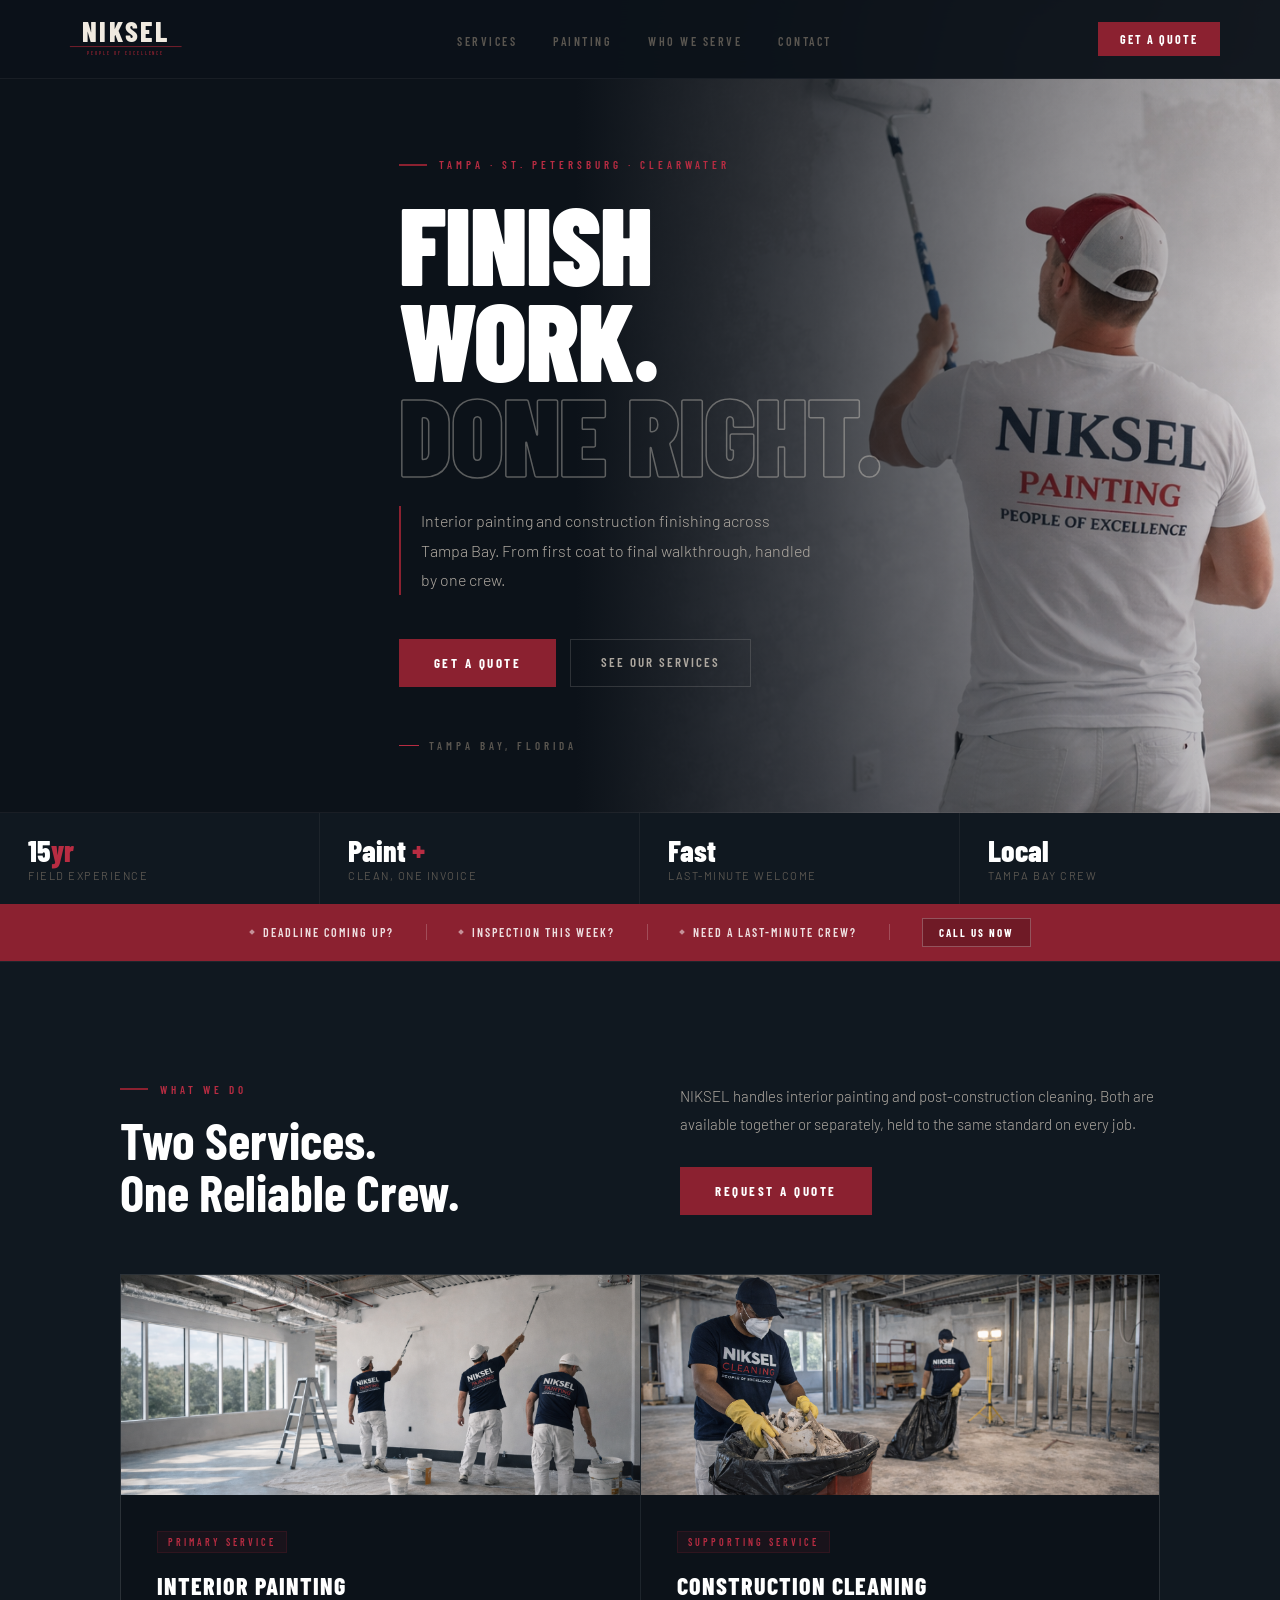
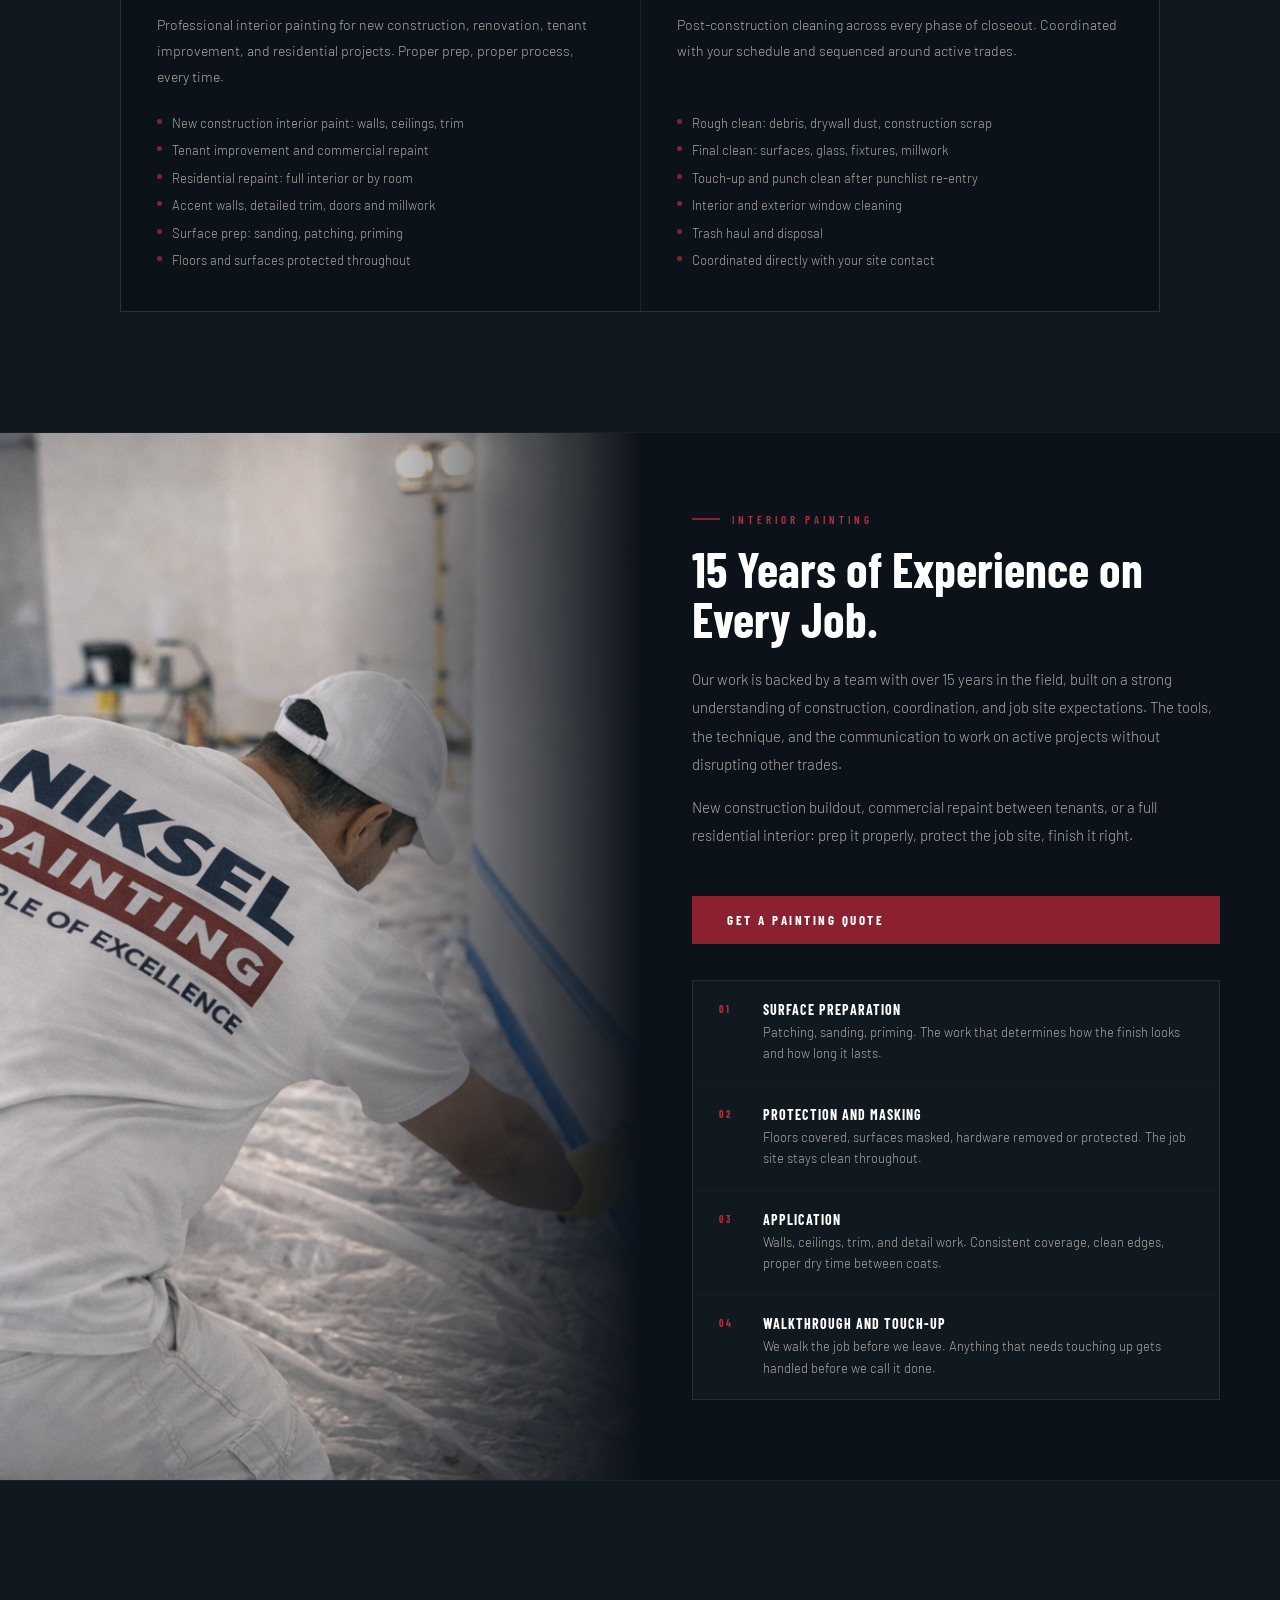
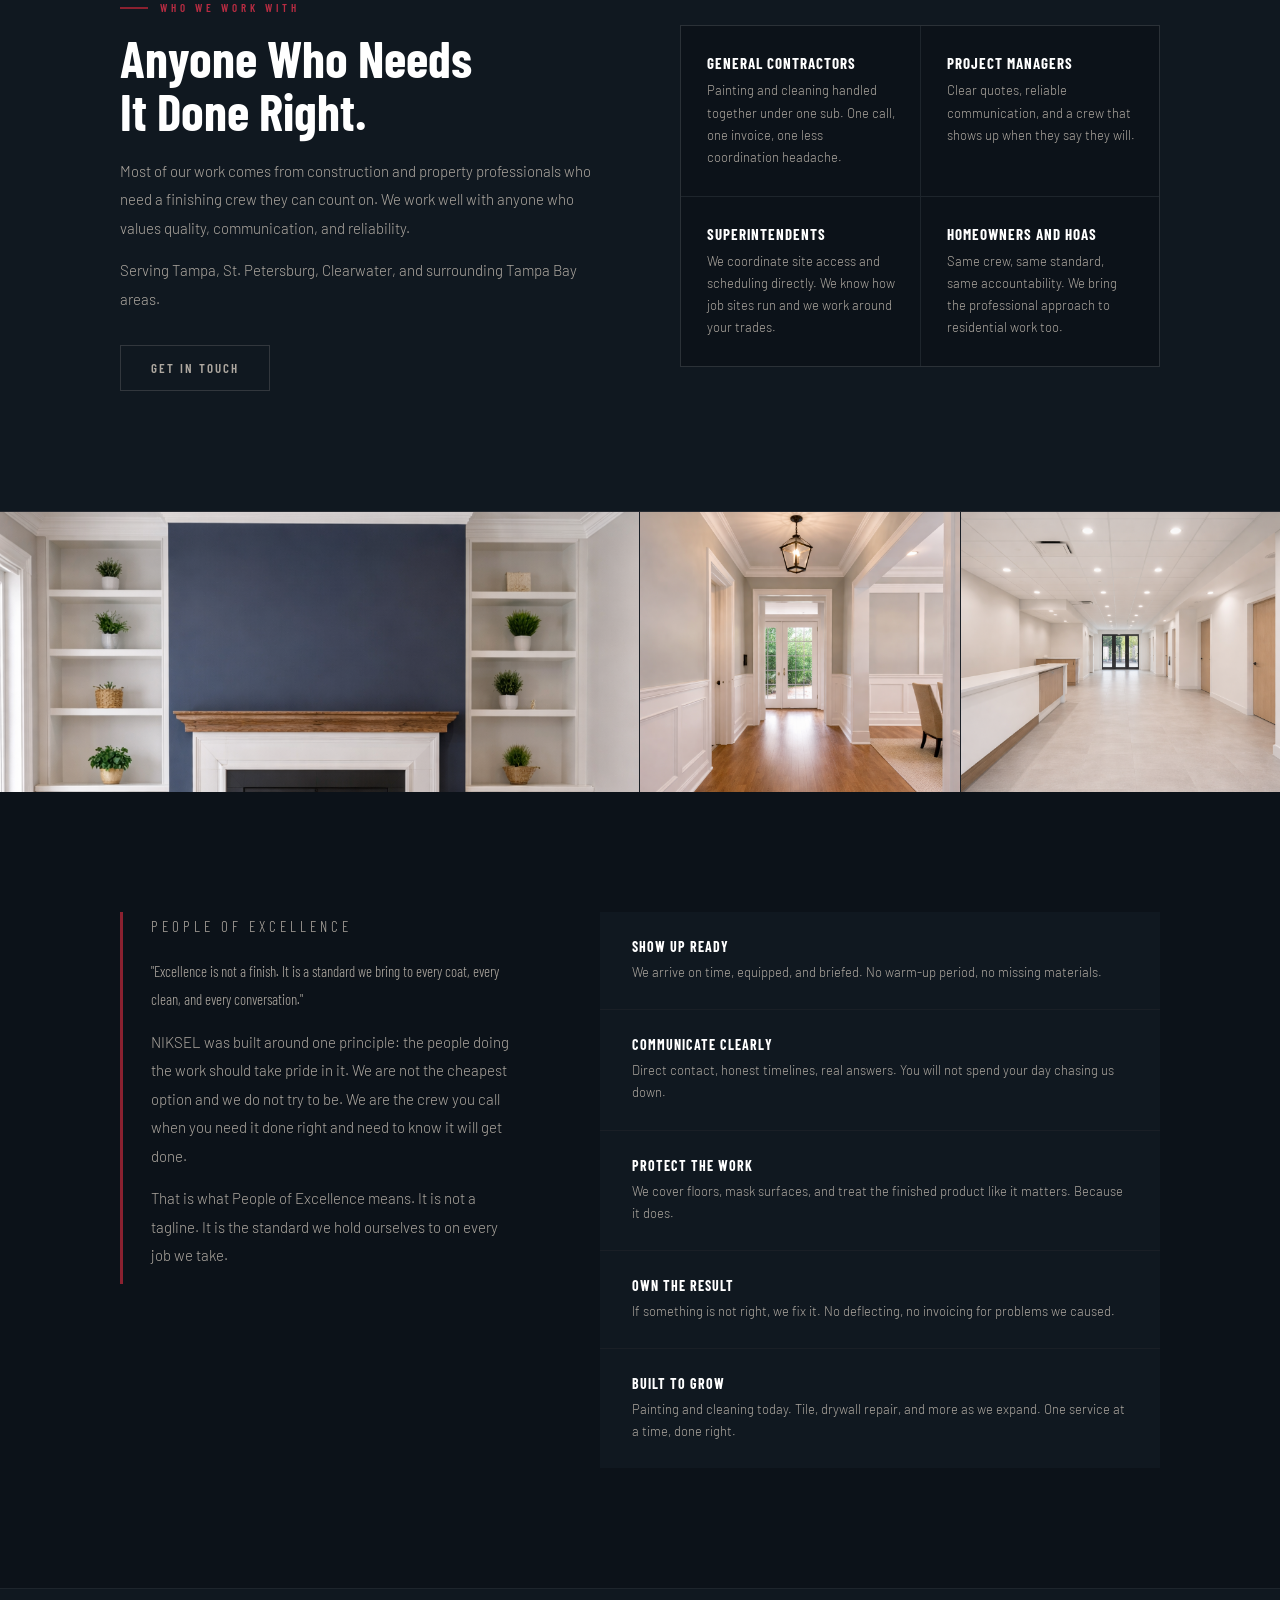
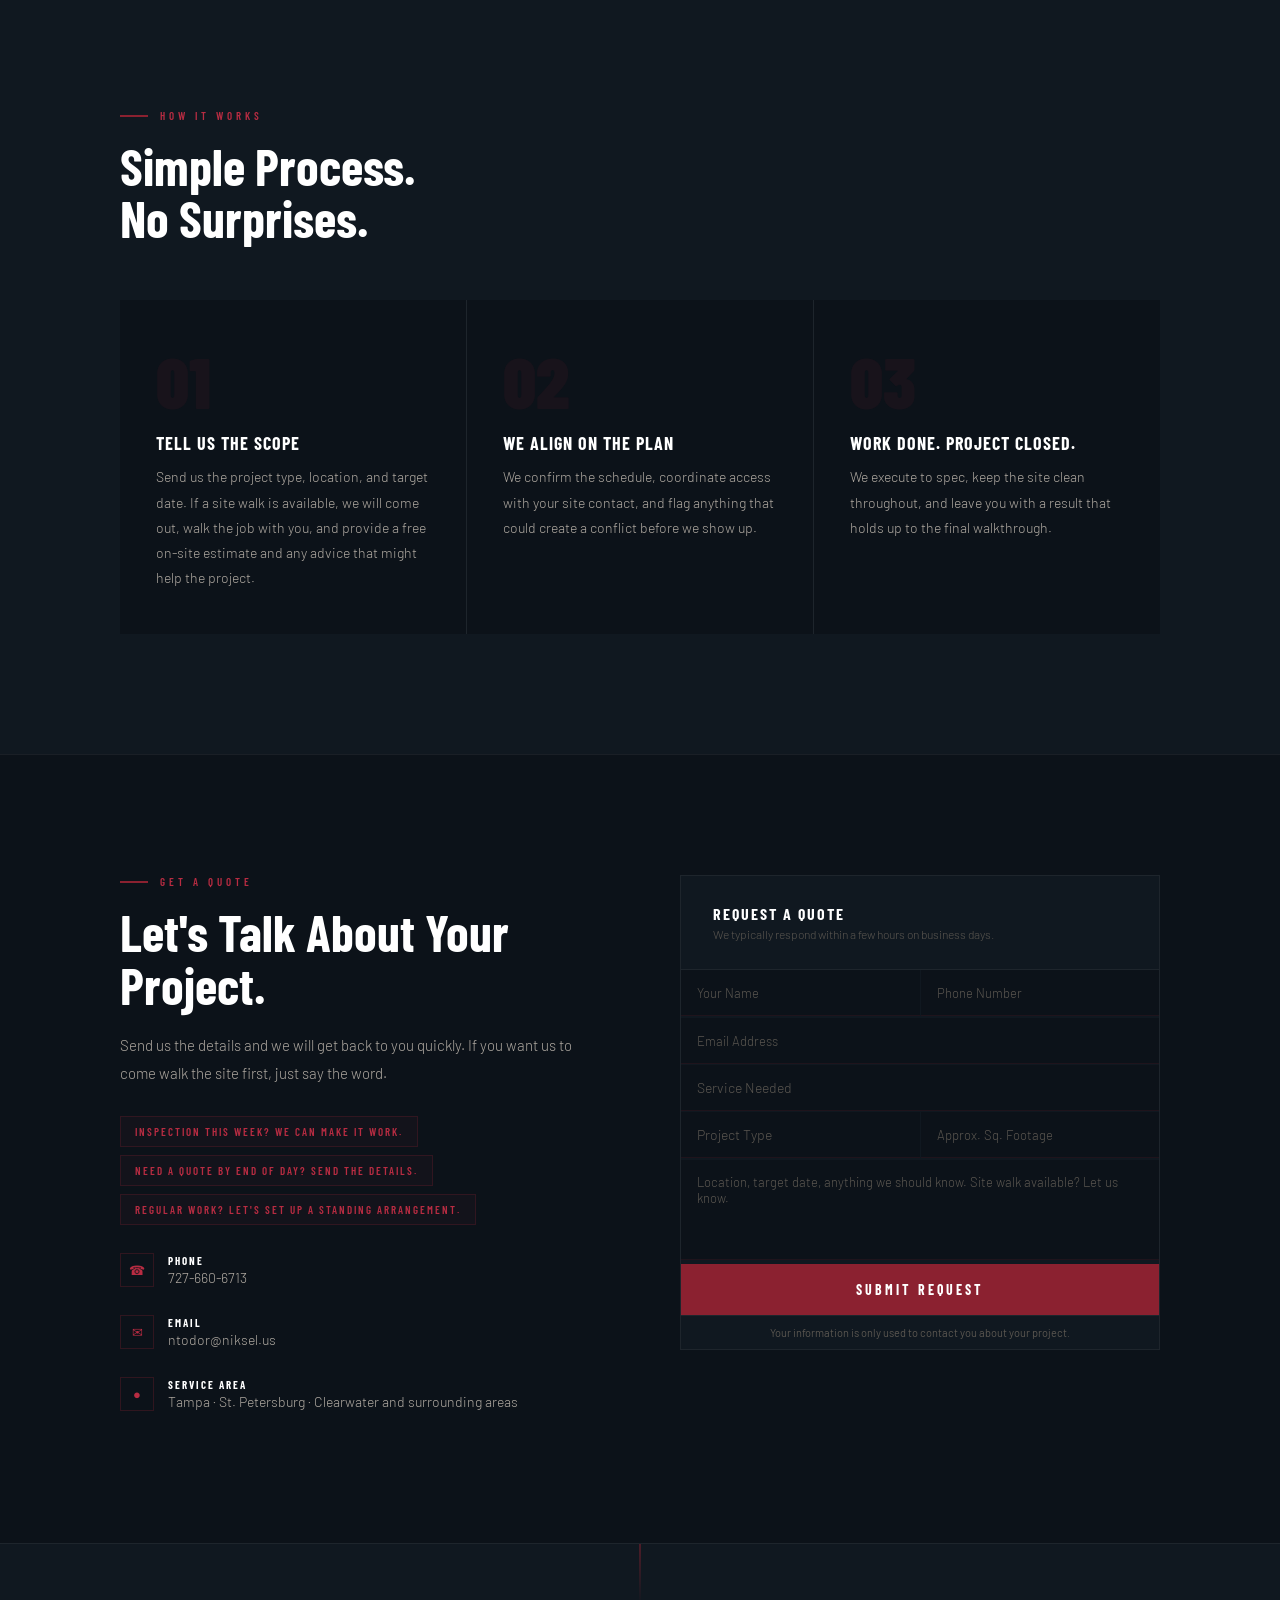
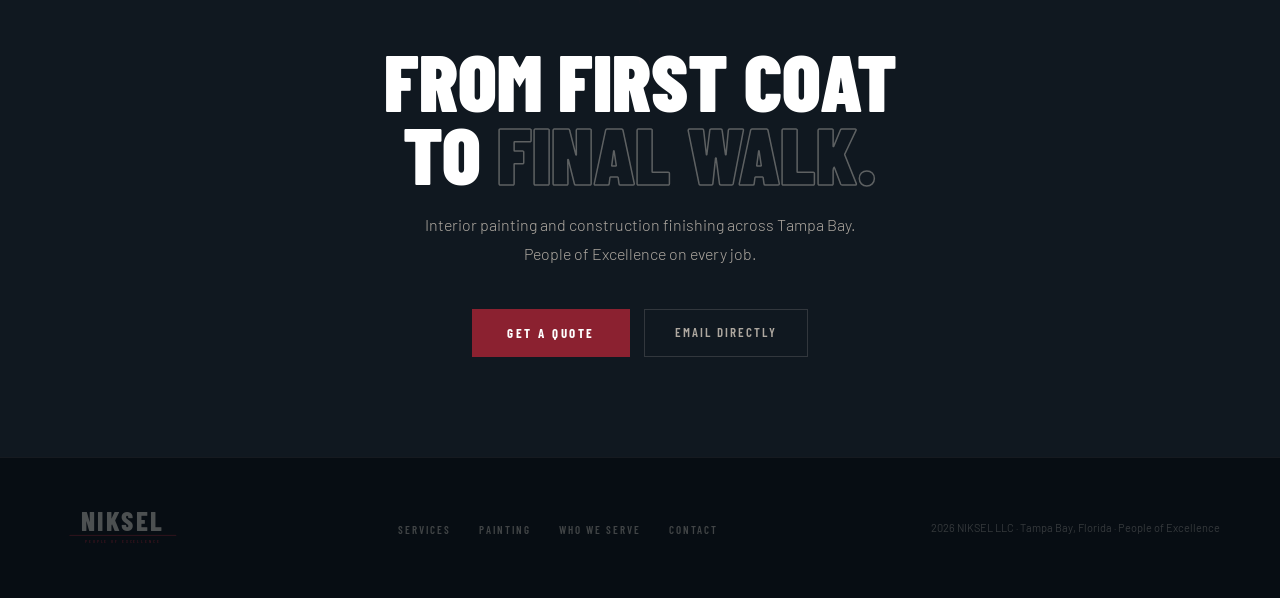
==== commit 9c632fe8: "Update index.html" ====
--- a/index.html
+++ b/index.html
@@ -553,7 +553,7 @@
       <li><a href="#who">Who We Serve</a></li>
       <li><a href="#contact">Contact</a></li>
     </ul>
-    <p class="footer-copy">2025 NIKSEL LLC &middot; Tampa Bay, Florida &middot; People of Excellence</p>
+    <p class="footer-copy">2026 NIKSEL LLC &middot; Tampa Bay, Florida &middot; People of Excellence</p>
   </div>
 </footer>
 
@@ -602,4 +602,4 @@
   });
 </script>
 </body>
-</html>+</html>
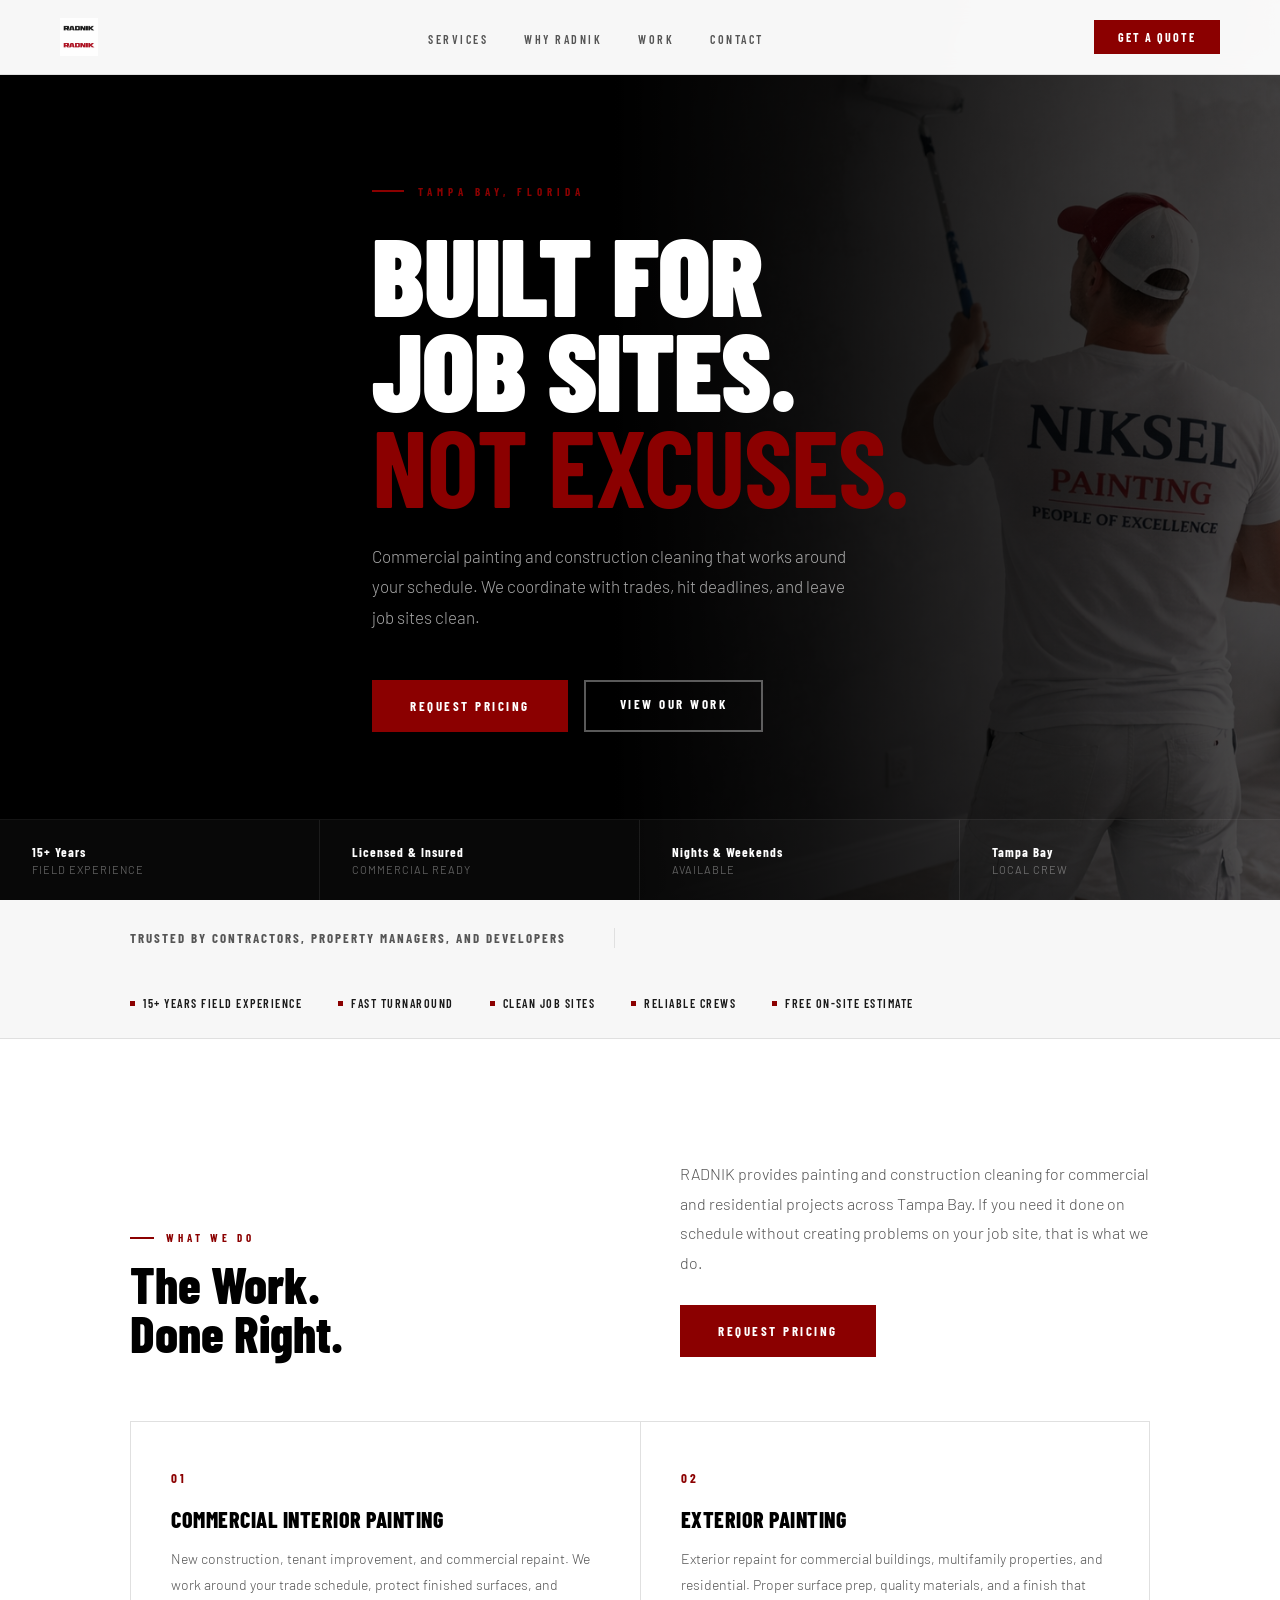
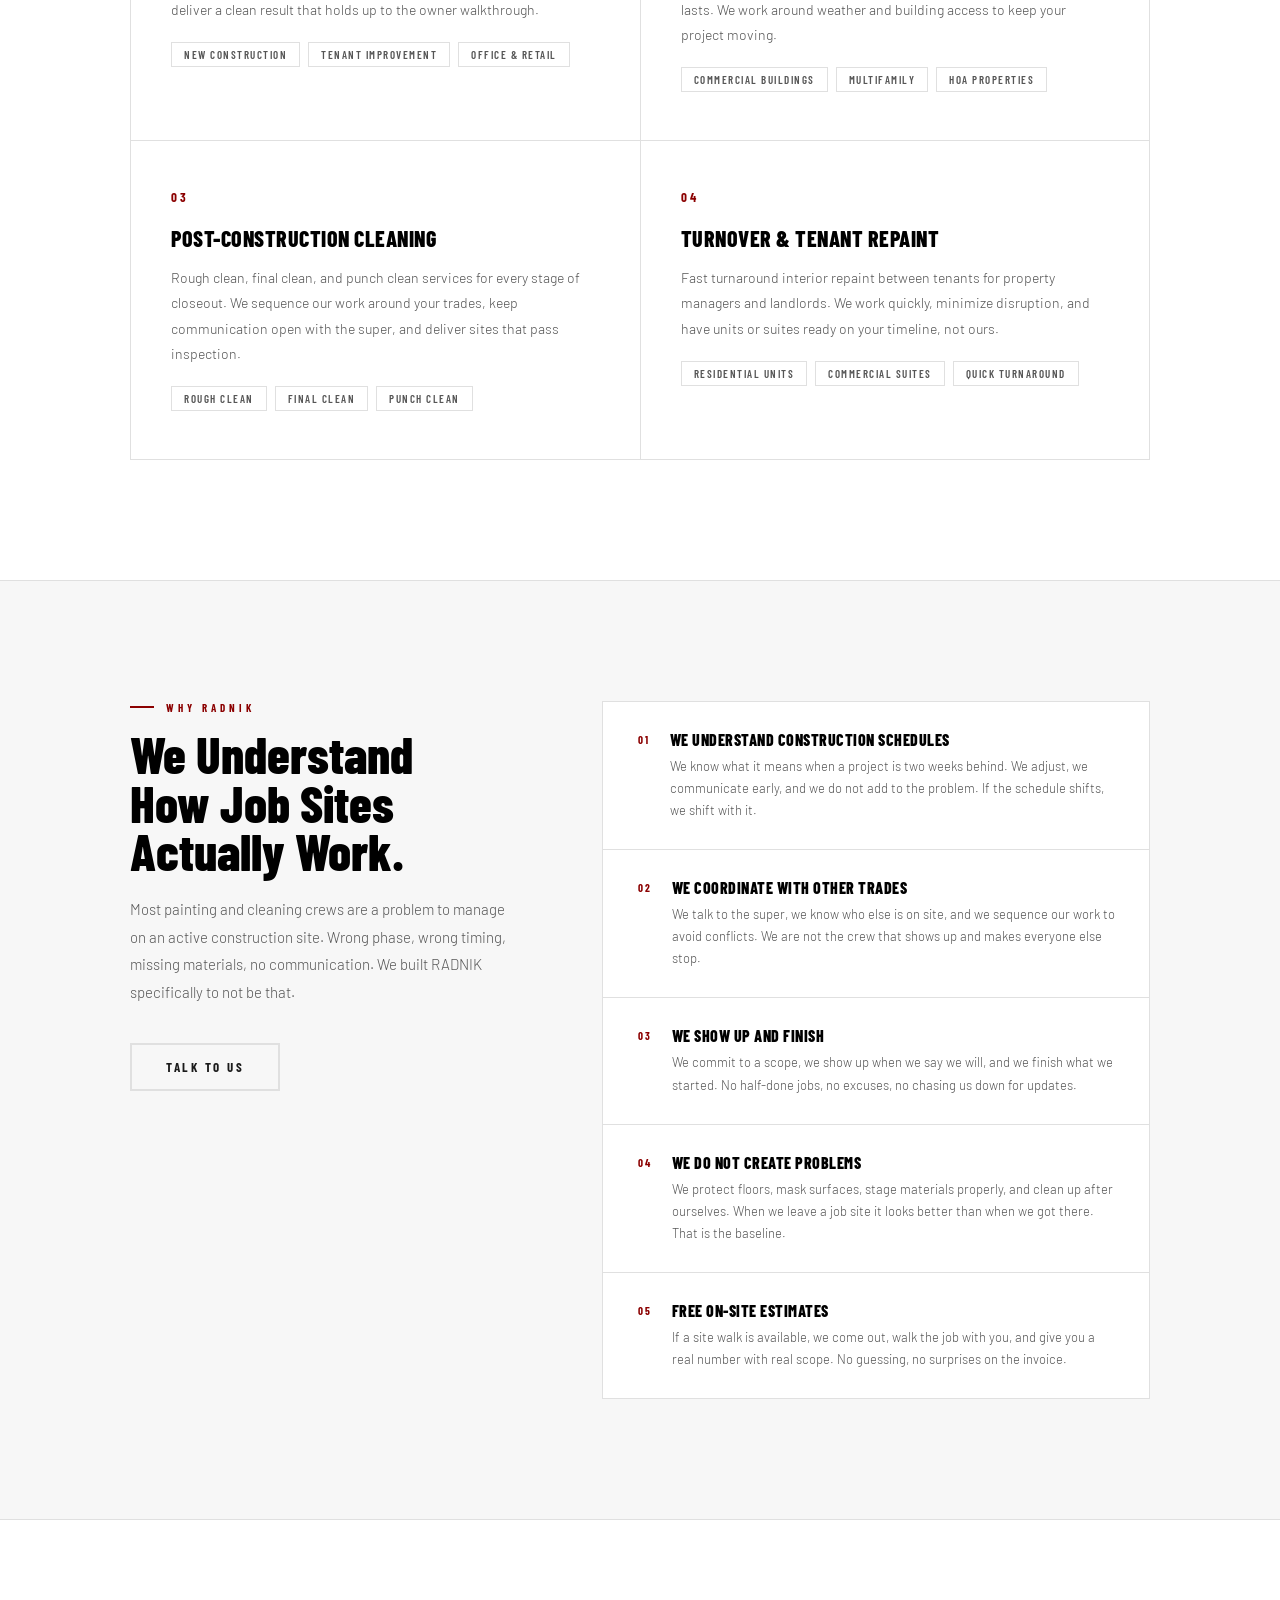
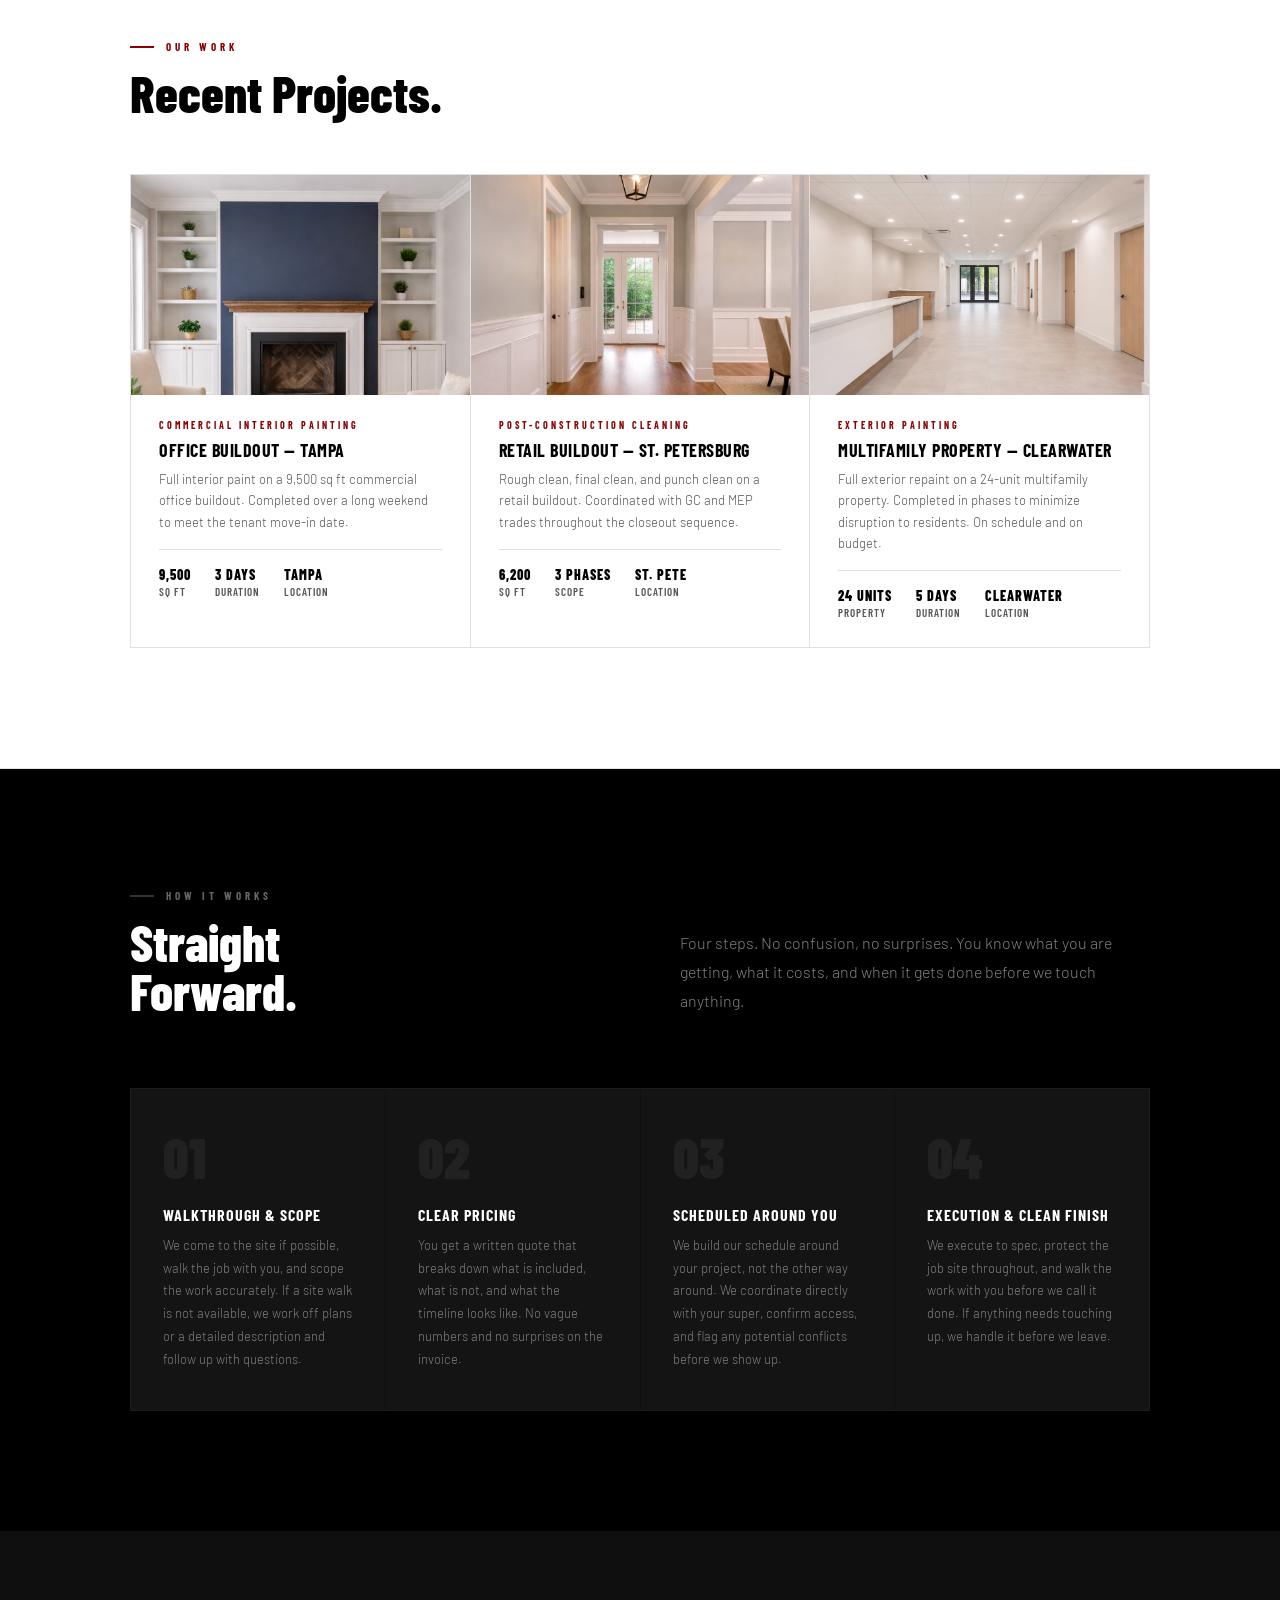
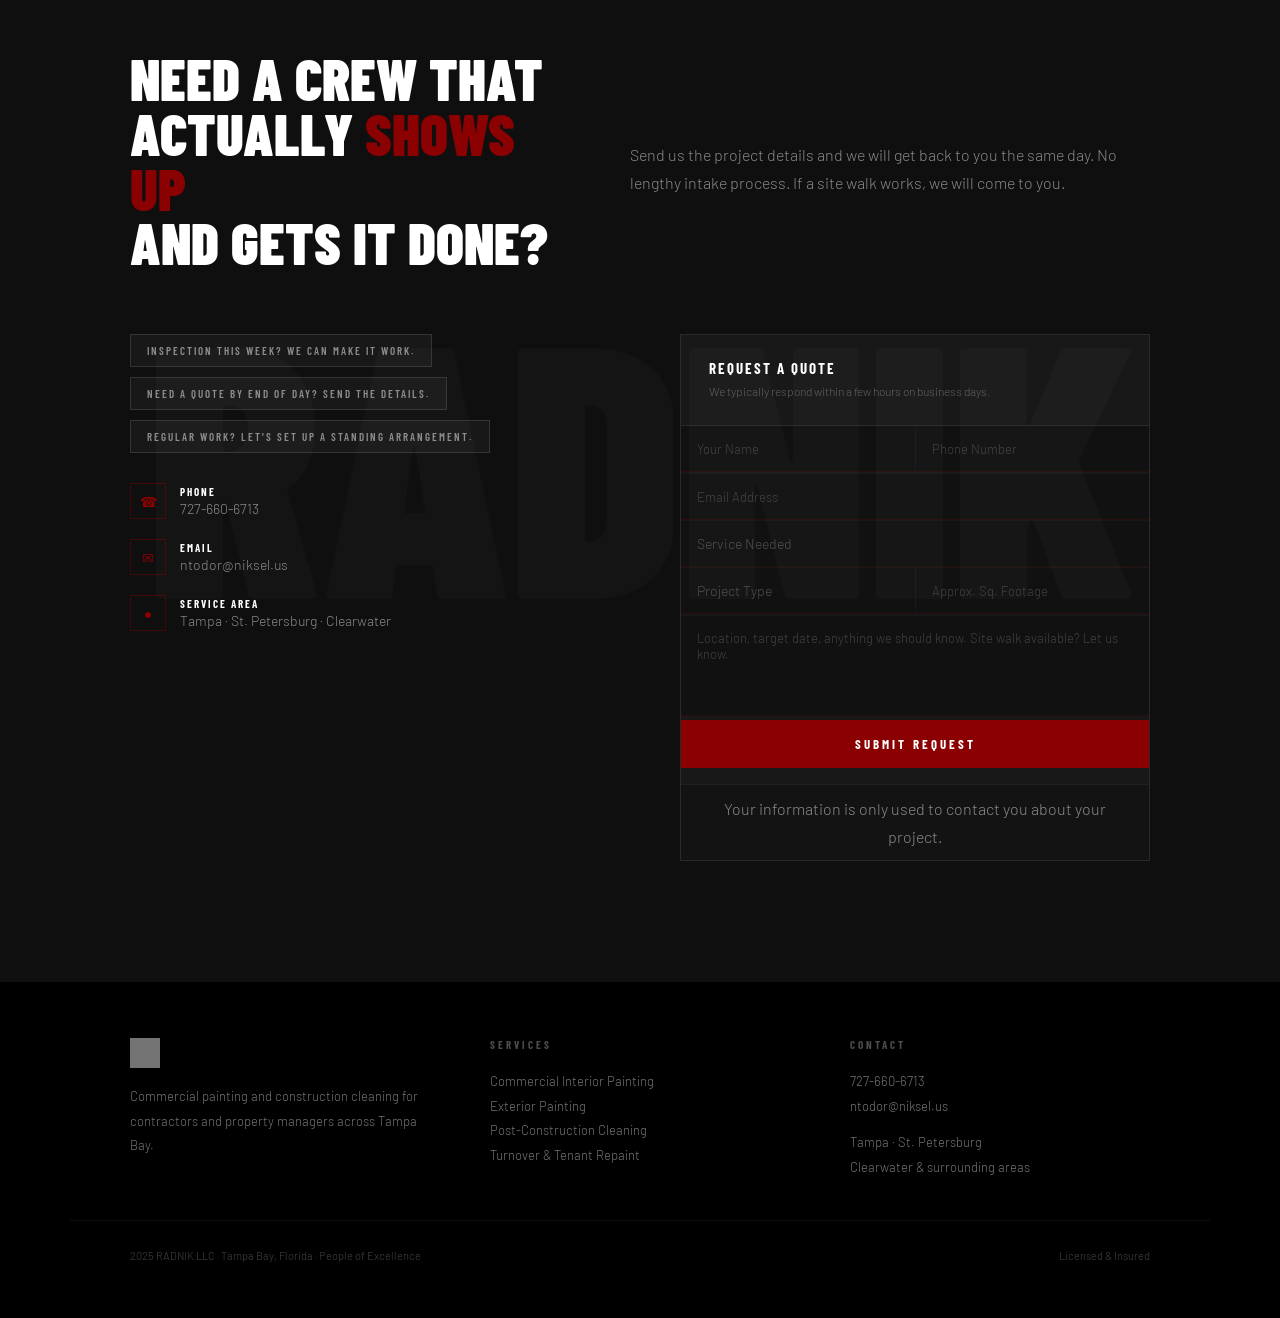
==== commit 640894cc: "Update index.html" ====
--- a/index.html
+++ b/index.html
@@ -3,8 +3,8 @@
 <head>
   <meta charset="UTF-8">
   <meta name="viewport" content="width=device-width, initial-scale=1.0">
-  <title>NIKSEL | Interior Painting &amp; Construction Finishing &mdash; Tampa Bay</title>
-  <meta name="description" content="NIKSEL delivers interior painting and construction finishing across Tampa, St. Petersburg, and Clearwater. People of Excellence.">
+  <title>RADNIK | Commercial Painting &amp; Construction Cleaning &mdash; Tampa Bay</title>
+  <meta name="description" content="RADNIK provides commercial painting and post-construction cleaning for general contractors and property managers across Tampa, St. Petersburg, and Clearwater.">
   <link rel="canonical" href="https://niksel.us/">
   <link rel="icon" type="image/x-icon" href="favicon.ico">
   <link rel="icon" type="image/png" sizes="32x32" href="favicon-32x32.png">
@@ -12,248 +12,230 @@
   <link rel="apple-touch-icon" sizes="180x180" href="apple-touch-icon.png">
   <link rel="preconnect" href="https://fonts.googleapis.com">
   <link rel="preconnect" href="https://fonts.gstatic.com" crossorigin>
-  <link href="https://fonts.googleapis.com/css2?family=Barlow+Condensed:wght@300;400;600;700;800;900&family=Barlow:wght@300;400;500&display=swap" rel="stylesheet">
+  <link href="https://fonts.googleapis.com/css2?family=Barlow+Condensed:wght@400;600;700;800;900&family=Barlow:wght@300;400;500&display=swap" rel="stylesheet">
   <style>
     :root {
-      --bg:         #0C1219;
-      --bg1:        #101820;
-      --bg2:        #141E2A;
-      --bg3:        #192436;
-      --bur:        #8B2130;
-      --bur-mid:    #A0263A;
-      --bur-light:  #B82C42;
-      --cream:      #F0EAE0;
-      --cream-dim:  #AEA8A0;
-      --cream-faint:#5A5650;
-      --rule:       rgba(240,234,224,0.06);
-      --rule-bur:   rgba(139,33,48,0.28);
+      --black:     #000000;
+      --dark:      #0F0F0F;
+      --dark2:     #1A1A1A;
+      --red:       #8B0000;
+      --red-mid:   #A00000;
+      --red-light: #B50000;
+      --white:     #FFFFFF;
+      --off-white: #F7F7F7;
+      --gray:      #EFEFEF;
+      --mid:       #888888;
+      --text:      #1A1A1A;
+      --text-dim:  #555555;
+      --border:    #E0E0E0;
     }
     *,*::before,*::after{margin:0;padding:0;box-sizing:border-box;}
     html{scroll-behavior:smooth;}
-    body{font-family:'Barlow',sans-serif;background:var(--bg);color:var(--cream);overflow-x:hidden;}
-    .wrap{max-width:1160px;margin:0 auto;padding:0 60px;}
-
-    @keyframes heroReveal{from{opacity:0;transform:translateY(32px);}to{opacity:1;transform:translateY(0);}}
-    @keyframes heroImg{from{opacity:0;transform:scale(1.04);}to{opacity:1;transform:scale(1);}}
-    @keyframes rulerGrow{from{transform:scaleX(0);}to{transform:scaleX(1);}}
-    @keyframes pulseRed{0%,100%{box-shadow:0 0 0 0 rgba(139,33,48,0);}50%{box-shadow:0 0 0 6px rgba(139,33,48,0.18);}}
+    body{font-family:'Barlow',sans-serif;background:var(--white);color:var(--text);overflow-x:hidden;}
+    .wrap{max-width:1140px;margin:0 auto;padding:0 60px;}
+
+    @keyframes heroReveal{from{opacity:0;transform:translateY(24px);}to{opacity:1;transform:translateY(0);}}
+    @keyframes lineGrow{from{width:0;}to{width:100%;}}
     @keyframes shimmer{0%{background-position:-200% 0;}100%{background-position:200% 0;}}
 
-    .fade-up{opacity:1;transform:none;transition:opacity .7s cubic-bezier(.22,1,.36,1),transform .7s cubic-bezier(.22,1,.36,1);}
-    .js-ready .fade-up{opacity:0;transform:translateY(28px);}
+    .fade-up{opacity:1;transform:none;transition:opacity .6s cubic-bezier(.22,1,.36,1),transform .6s cubic-bezier(.22,1,.36,1);}
+    .js-ready .fade-up{opacity:0;transform:translateY(20px);}
     .js-ready .fade-up.in{opacity:1;transform:none;}
     .d1{transition-delay:.08s;}.d2{transition-delay:.16s;}.d3{transition-delay:.24s;}.d4{transition-delay:.32s;}
 
-    .btn-red{font-family:'Barlow Condensed',sans-serif;font-size:13px;font-weight:700;letter-spacing:2.5px;text-transform:uppercase;padding:15px 34px;background:var(--bur);color:#fff;text-decoration:none;border:1px solid var(--bur);transition:background .25s,transform .25s,box-shadow .25s;display:inline-block;position:relative;overflow:hidden;}
-    .btn-red::after{content:'';position:absolute;inset:0;background:linear-gradient(120deg,transparent 40%,rgba(255,255,255,0.07) 50%,transparent 60%);transform:translateX(-100%);transition:transform .5s;}
-    .btn-red:hover{background:var(--bur-mid);transform:translateY(-2px);box-shadow:0 8px 24px rgba(139,33,48,0.35);}
-    .btn-red:hover::after{transform:translateX(100%);}
-    .btn-ghost{font-family:'Barlow Condensed',sans-serif;font-size:13px;font-weight:600;letter-spacing:2px;text-transform:uppercase;padding:14px 30px;background:transparent;color:var(--cream-dim);text-decoration:none;border:1px solid rgba(240,234,224,0.15);transition:all .25s;display:inline-block;}
-    .btn-ghost:hover{border-color:rgba(240,234,224,0.45);color:var(--cream);}
-
-    .imgp{background:var(--bg3);border:1px solid var(--rule);position:relative;overflow:hidden;display:flex;align-items:center;justify-content:center;flex-direction:column;gap:10px;}
-    .imgp::before{content:'';position:absolute;inset:0;background:repeating-linear-gradient(45deg,transparent,transparent 24px,rgba(240,234,224,0.012) 24px,rgba(240,234,224,0.012) 25px);}
-    .imgp::after{content:'';position:absolute;inset:0;background:linear-gradient(90deg,transparent,rgba(240,234,224,0.02) 50%,transparent);background-size:200% 100%;animation:shimmer 4s linear infinite;}
-    .imgp-inner{position:relative;z-index:1;display:flex;flex-direction:column;align-items:center;gap:10px;}
-    .imgp-icon{width:44px;height:36px;border:1.5px solid rgba(240,234,224,0.12);border-radius:3px;position:relative;}
-    .imgp-icon::before{content:'';position:absolute;bottom:6px;left:6px;width:12px;height:12px;border:1.5px solid rgba(240,234,224,0.15);border-radius:50%;}
-    .imgp-icon::after{content:'';position:absolute;bottom:0;left:0;right:0;height:14px;border-top:1.5px solid rgba(240,234,224,0.1);background:rgba(240,234,224,0.03);}
-    .imgp span{font-family:'Barlow Condensed',sans-serif;font-size:10px;letter-spacing:2.5px;text-transform:uppercase;color:rgba(240,234,224,0.15);}
-
-    nav{position:fixed;top:0;left:0;right:0;z-index:200;display:flex;align-items:center;justify-content:space-between;padding:16px 60px;background:rgba(12,18,25,0.96);backdrop-filter:blur(20px);border-bottom:1px solid var(--rule);transition:padding .35s,border-color .35s;}
-    nav.scrolled{padding:11px 60px;border-bottom-color:var(--rule-bur);}
+    /* BUTTONS */
+    .btn-red{font-family:'Barlow Condensed',sans-serif;font-size:13px;font-weight:700;letter-spacing:2.5px;text-transform:uppercase;padding:16px 36px;background:var(--red);color:#fff;text-decoration:none;border:2px solid var(--red);transition:background .2s,transform .2s;display:inline-block;}
+    .btn-red:hover{background:var(--red-mid);transform:translateY(-1px);}
+    .btn-black{font-family:'Barlow Condensed',sans-serif;font-size:13px;font-weight:700;letter-spacing:2.5px;text-transform:uppercase;padding:16px 36px;background:var(--black);color:#fff;text-decoration:none;border:2px solid var(--black);transition:background .2s,transform .2s;display:inline-block;}
+    .btn-black:hover{background:var(--dark2);transform:translateY(-1px);}
+    .btn-outline{font-family:'Barlow Condensed',sans-serif;font-size:13px;font-weight:700;letter-spacing:2.5px;text-transform:uppercase;padding:14px 34px;background:transparent;color:#fff;text-decoration:none;border:2px solid rgba(255,255,255,0.35);transition:all .2s;display:inline-block;}
+    .btn-outline:hover{border-color:#fff;color:#fff;}
+    .btn-outline-dark{font-family:'Barlow Condensed',sans-serif;font-size:13px;font-weight:700;letter-spacing:2.5px;text-transform:uppercase;padding:14px 34px;background:transparent;color:var(--text);text-decoration:none;border:2px solid var(--border);transition:all .2s;display:inline-block;}
+    .btn-outline-dark:hover{border-color:var(--text);}
+
+    /* NAV */
+    nav{position:fixed;top:0;left:0;right:0;z-index:200;display:flex;align-items:center;justify-content:space-between;padding:18px 60px;background:rgba(255,255,255,0.97);backdrop-filter:blur(12px);border-bottom:1px solid var(--border);transition:padding .3s,box-shadow .3s;}
+    nav.scrolled{padding:13px 60px;box-shadow:0 2px 20px rgba(0,0,0,0.08);}
+    nav.dark-nav{background:rgba(0,0,0,0.97);border-bottom-color:rgba(255,255,255,0.08);}
     .nav-logo{display:flex;align-items:center;text-decoration:none;}
     .nav-links{display:flex;gap:36px;list-style:none;}
-    .nav-links a{font-family:'Barlow Condensed',sans-serif;font-size:12px;font-weight:600;letter-spacing:2.5px;text-transform:uppercase;color:var(--cream-faint);text-decoration:none;transition:color .2s;position:relative;}
-    .nav-links a::after{content:'';position:absolute;bottom:-4px;left:0;width:0;height:1px;background:var(--bur);transition:width .25s;}
-    .nav-links a:hover{color:var(--cream);}
-    .nav-links a:hover::after{width:100%;}
-    .nav-cta{font-family:'Barlow Condensed',sans-serif;font-size:12px;font-weight:700;letter-spacing:2px;text-transform:uppercase;padding:10px 22px;background:var(--bur);color:#fff;text-decoration:none;transition:background .2s;animation:pulseRed 3s ease 2s 3;}
-    .nav-cta:hover{background:var(--bur-mid);}
-
-    .hero{min-height:100vh;display:grid;grid-template-rows:1fr auto;background:var(--bg);position:relative;overflow:hidden;padding-top:78px;}
-    .hero-img{position:absolute;top:0;right:0;bottom:0;width:55%;}
-    .hero-img img{width:100%;height:100%;object-fit:cover;object-position:14% center;display:block;animation:heroImg 1.4s cubic-bezier(.22,1,.36,1) forwards;}
-    .hero-img::after{content:'';position:absolute;inset:0;background:linear-gradient(90deg,var(--bg) 0%,rgba(12,18,25,0.75) 35%,rgba(12,18,25,0.1) 100%);}
-    .hero-body{position:relative;z-index:2;display:flex;flex-direction:column;justify-content:center;padding:80px 60px 60px;max-width:700px;}
-    .hero-eyeline{display:flex;align-items:center;gap:12px;margin-bottom:24px;animation:heroReveal .8s cubic-bezier(.22,1,.36,1) .1s both;}
-    .hero-eyeline-line{width:28px;height:2px;background:var(--bur);transform-origin:left;animation:rulerGrow .6s ease .5s both;}
-    .hero-eyeline span{font-family:'Barlow Condensed',sans-serif;font-size:11px;font-weight:600;letter-spacing:4px;text-transform:uppercase;color:var(--bur-light);}
-    .hero-h1{font-family:'Barlow Condensed',sans-serif;font-size:clamp(64px,8.5vw,118px);font-weight:900;line-height:.88;letter-spacing:-1px;color:#fff;margin-bottom:24px;}
-    .hero-h1 .w1{display:block;animation:heroReveal .8s cubic-bezier(.22,1,.36,1) .2s both;}
-    .hero-h1 .w2{display:block;animation:heroReveal .8s cubic-bezier(.22,1,.36,1) .32s both;}
-    .hero-h1 .w3{display:block;animation:heroReveal .8s cubic-bezier(.22,1,.36,1) .44s both;color:transparent;-webkit-text-stroke:1.5px rgba(240,234,224,0.35);}
-    .hero-sub{font-size:16px;font-weight:300;line-height:1.85;color:var(--cream-dim);max-width:420px;margin-bottom:44px;padding-left:20px;border-left:2px solid var(--bur);animation:heroReveal .8s cubic-bezier(.22,1,.36,1) .56s both;}
-    .hero-btns{display:flex;gap:14px;flex-wrap:wrap;animation:heroReveal .8s cubic-bezier(.22,1,.36,1) .68s both;}
-    .hero-location{margin-top:52px;font-family:'Barlow Condensed',sans-serif;font-size:11px;font-weight:600;letter-spacing:4px;text-transform:uppercase;color:var(--cream-faint);display:flex;align-items:center;gap:10px;animation:heroReveal .8s cubic-bezier(.22,1,.36,1) .8s both;}
-    .hero-location::before{content:'';width:20px;height:1px;background:var(--bur-light);}
-
-    .hero-bar{position:relative;z-index:2;display:grid;grid-template-columns:repeat(4,1fr);border-top:1px solid var(--rule);}
-    .hbi{padding:22px 28px;border-right:1px solid var(--rule);background:var(--bg1);transition:background .25s;}
+    .nav-links a{font-family:'Barlow Condensed',sans-serif;font-size:12px;font-weight:600;letter-spacing:2.5px;text-transform:uppercase;color:var(--text-dim);text-decoration:none;transition:color .2s;}
+    .nav-links a:hover{color:var(--red);}
+    .nav-cta{font-family:'Barlow Condensed',sans-serif;font-size:12px;font-weight:700;letter-spacing:2px;text-transform:uppercase;padding:10px 24px;background:var(--red);color:#fff;text-decoration:none;transition:background .2s;}
+    .nav-cta:hover{background:var(--red-mid);}
+
+    /* HERO */
+    .hero{min-height:100vh;background:var(--black);display:grid;grid-template-rows:1fr auto;position:relative;overflow:hidden;padding-top:78px;}
+    .hero-img{position:absolute;top:0;right:0;bottom:0;width:52%;}
+    .hero-img img{width:100%;height:100%;object-fit:cover;object-position:14% center;display:block;opacity:0.45;}
+    .hero-img::after{content:'';position:absolute;inset:0;background:linear-gradient(90deg,var(--black) 0%,rgba(0,0,0,0.85) 30%,rgba(0,0,0,0.3) 100%);}
+    .hero-body{position:relative;z-index:2;display:flex;flex-direction:column;justify-content:center;padding:80px 60px 60px;max-width:720px;}
+    .hero-tag{font-family:'Barlow Condensed',sans-serif;font-size:11px;font-weight:700;letter-spacing:5px;text-transform:uppercase;color:var(--red);margin-bottom:28px;display:flex;align-items:center;gap:14px;animation:heroReveal .7s ease .1s both;}
+    .hero-tag::before{content:'';display:block;width:32px;height:2px;background:var(--red);}
+    .hero-h1{font-family:'Barlow Condensed',sans-serif;font-size:clamp(60px,8.5vw,116px);font-weight:900;line-height:.88;letter-spacing:-1px;color:#fff;margin-bottom:28px;animation:heroReveal .7s ease .2s both;}
+    .hero-h1 strong{display:block;color:var(--red);}
+    .hero-sub{font-size:17px;font-weight:300;line-height:1.8;color:rgba(255,255,255,0.65);max-width:480px;margin-bottom:48px;animation:heroReveal .7s ease .3s both;}
+    .hero-btns{display:flex;gap:16px;flex-wrap:wrap;animation:heroReveal .7s ease .4s both;}
+    .hero-bar{position:relative;z-index:2;display:grid;grid-template-columns:repeat(4,1fr);border-top:1px solid rgba(255,255,255,0.08);}
+    .hbi{padding:24px 32px;border-right:1px solid rgba(255,255,255,0.08);background:rgba(255,255,255,0.03);transition:background .2s;}
     .hbi:last-child{border-right:none;}
-    .hbi:hover{background:var(--bg2);}
-    .hbi-num{font-family:'Barlow Condensed',sans-serif;font-size:30px;font-weight:800;line-height:1;color:#fff;}
-    .hbi-num span{color:var(--bur-light);}
-    .hbi-label{font-size:11px;letter-spacing:1.5px;text-transform:uppercase;color:var(--cream-faint);margin-top:4px;}
-
-    .urgency{background:var(--bur);padding:14px 60px;display:flex;align-items:center;gap:32px;justify-content:center;flex-wrap:wrap;}
-    .urg-item{font-family:'Barlow Condensed',sans-serif;font-size:12px;font-weight:600;letter-spacing:2px;text-transform:uppercase;color:rgba(255,255,255,0.85);display:flex;align-items:center;gap:9px;}
-    .urg-item::before{content:'';width:4px;height:4px;background:rgba(255,255,255,0.5);transform:rotate(45deg);flex-shrink:0;}
-    .urg-div{width:1px;height:16px;background:rgba(255,255,255,0.2);}
-    .urg-cta{font-family:'Barlow Condensed',sans-serif;font-size:11px;font-weight:700;letter-spacing:2px;text-transform:uppercase;padding:7px 16px;background:rgba(0,0,0,0.2);color:#fff;text-decoration:none;border:1px solid rgba(255,255,255,0.25);transition:background .2s;white-space:nowrap;}
-    .urg-cta:hover{background:rgba(0,0,0,0.4);}
-
-    .sec-h2{font-family:'Barlow Condensed',sans-serif;font-size:clamp(34px,4vw,52px);font-weight:700;line-height:1.02;color:#fff;}
-    .sec-p{font-size:15px;font-weight:300;line-height:1.9;color:var(--cream-dim);}
-    .eyeline{display:flex;align-items:center;gap:12px;margin-bottom:18px;}
-    .eyeline::before{content:'';display:block;width:28px;height:2px;background:var(--bur);}
-    .label{font-family:'Barlow Condensed',sans-serif;font-size:11px;font-weight:600;letter-spacing:4px;text-transform:uppercase;color:var(--bur-light);}
-
-    .services-section{padding:120px 0;background:var(--bg1);border-top:1px solid var(--rule);}
-    .svc-header{display:grid;grid-template-columns:1fr 1fr;gap:80px;align-items:end;margin-bottom:56px;}
-    .svc-main{display:grid;grid-template-columns:1fr 1fr;gap:1px;background:var(--rule);border:1px solid var(--rule);}
-    .svc-card{background:var(--bg);display:flex;flex-direction:column;position:relative;overflow:hidden;transition:background .35s;}
-    .svc-card::before{content:'';position:absolute;top:0;left:0;width:3px;height:0;background:var(--bur);transition:height .5s cubic-bezier(.22,1,.36,1);}
-    .svc-card:hover{background:var(--bg2);}
-    .svc-card:hover::before{height:100%;}
-    .svc-img{width:100%;height:220px;flex-shrink:0;overflow:hidden;}
-    .svc-img img{width:100%;height:100%;object-fit:cover;display:block;transition:transform .5s cubic-bezier(.22,1,.36,1);}
-    .svc-card:hover .svc-img img{transform:scale(1.03);}
-    .svc-body{padding:36px 36px 40px;flex:1;display:flex;flex-direction:column;}
-    .svc-badge{font-family:'Barlow Condensed',sans-serif;font-size:10px;font-weight:600;letter-spacing:3px;text-transform:uppercase;color:var(--bur-light);background:rgba(139,33,48,0.1);border:1px solid rgba(139,33,48,0.2);display:inline-block;padding:4px 10px;margin-bottom:18px;width:fit-content;}
-    .svc-card h3{font-family:'Barlow Condensed',sans-serif;font-size:24px;font-weight:800;letter-spacing:1px;text-transform:uppercase;color:#fff;margin-bottom:12px;}
-    .svc-card .svc-desc{font-size:14px;font-weight:300;line-height:1.85;color:var(--cream-dim);margin-bottom:24px;}
-    .svc-list{list-style:none;display:flex;flex-direction:column;gap:8px;margin-top:auto;}
-    .svc-list li{font-size:13px;font-weight:300;color:var(--cream-dim);display:flex;align-items:flex-start;gap:10px;line-height:1.5;}
-    .svc-list li::before{content:'';width:5px;height:5px;background:var(--bur);border-radius:50%;flex-shrink:0;margin-top:5px;}
-
-    .split-section{background:var(--bg);border-top:1px solid var(--rule);}
-    .split-inner{display:grid;grid-template-columns:1fr 1fr;min-height:620px;}
-    .split-img{position:relative;overflow:hidden;}
-    .split-img img{width:100%;height:100%;object-fit:cover;object-position:center center;display:block;transition:transform .6s cubic-bezier(.22,1,.36,1);}
-    .split-section:hover .split-img img{transform:scale(1.025);}
-    .split-img::after{content:'';position:absolute;inset:0;background:linear-gradient(90deg,transparent 50%,var(--bg) 100%);}
-    .split-content{padding:80px 60px 80px 52px;display:flex;flex-direction:column;justify-content:center;}
-    .split-content h2{font-family:'Barlow Condensed',sans-serif;font-size:clamp(32px,3.8vw,50px);font-weight:700;line-height:1.04;color:#fff;margin-bottom:20px;}
-    .split-content p{font-size:15px;font-weight:300;line-height:1.9;color:var(--cream-dim);margin-bottom:14px;}
-    .phase-list{display:flex;flex-direction:column;gap:1px;margin-top:36px;background:var(--rule);border:1px solid var(--rule);}
-    .phase{background:var(--bg1);padding:20px 24px;display:flex;gap:16px;align-items:flex-start;transition:background .25s,border-left .25s;border-left:2px solid transparent;}
-    .phase:hover{background:var(--bg2);border-left-color:var(--bur);}
-    .phase-tag{font-family:'Barlow Condensed',sans-serif;font-size:10px;font-weight:700;letter-spacing:2px;color:var(--bur-light);flex-shrink:0;padding-top:2px;min-width:28px;}
-    .phase-body h4{font-family:'Barlow Condensed',sans-serif;font-size:14px;font-weight:700;letter-spacing:1px;text-transform:uppercase;color:#fff;margin-bottom:4px;}
-    .phase-body p{font-size:13px;font-weight:300;line-height:1.65;color:var(--cream-dim);margin:0;}
-
-    .who-section{padding:120px 0;background:var(--bg1);border-top:1px solid var(--rule);}
-    .who-inner{display:grid;grid-template-columns:1fr 1fr;gap:80px;align-items:center;}
-    .who-cards{display:grid;grid-template-columns:1fr 1fr;gap:1px;background:var(--rule);border:1px solid var(--rule);}
-    .who-card{background:var(--bg);padding:28px 24px;transition:background .25s,border-left .25s;border-left:2px solid transparent;}
-    .who-card:hover{background:var(--bg2);border-left-color:var(--bur);}
-    .who-card h4{font-family:'Barlow Condensed',sans-serif;font-size:15px;font-weight:700;letter-spacing:1px;text-transform:uppercase;color:#fff;margin-bottom:7px;}
-    .who-card p{font-size:13px;font-weight:300;line-height:1.7;color:var(--cream-dim);}
-
-    .gallery-strip{display:grid;grid-template-columns:2fr 1fr 1fr;gap:1px;background:var(--rule);border-top:1px solid var(--rule);}
-    .gallery-item{position:relative;overflow:hidden;}
-    .gallery-item img{width:100%;height:280px;object-fit:cover;display:block;transition:transform .6s cubic-bezier(.22,1,.36,1);}
-    .gallery-item:hover img{transform:scale(1.04);}
-
-    .excellence{padding:120px 0;background:var(--bg);}
-    .ex-inner{display:grid;grid-template-columns:5fr 7fr;gap:80px;align-items:start;}
-    .ex-left{padding-left:28px;border-left:3px solid var(--bur);}
-    .ex-quote{font-family:'Barlow Condensed',sans-serif;font-size:clamp(24px,3vw,38px);font-weight:700;line-height:1.1;color:#fff;margin-bottom:18px;}
-    .ex-left p{font-size:15px;font-weight:300;line-height:1.9;color:var(--cream-dim);margin-bottom:14px;}
-    .ex-right{display:flex;flex-direction:column;gap:1px;background:var(--rule);}
-    .ex-item{background:var(--bg1);padding:26px 30px;border-left:2px solid transparent;transition:all .25s;}
-    .ex-item:hover{background:var(--bg2);border-left-color:var(--bur);}
-    .ex-item h4{font-family:'Barlow Condensed',sans-serif;font-size:14px;font-weight:700;letter-spacing:1px;text-transform:uppercase;color:#fff;margin-bottom:6px;}
-    .ex-item p{font-size:13px;font-weight:300;line-height:1.7;color:var(--cream-dim);margin:0;}
-
-    .process-section{padding:120px 0;background:var(--bg1);border-top:1px solid var(--rule);}
-    .process-steps{display:grid;grid-template-columns:repeat(3,1fr);gap:1px;background:var(--rule);margin-top:56px;}
-    .proc{background:var(--bg);padding:44px 36px;position:relative;overflow:hidden;transition:background .25s;}
-    .proc:hover{background:var(--bg2);}
-    .proc-num{font-family:'Barlow Condensed',sans-serif;font-size:72px;font-weight:900;color:rgba(139,33,48,0.1);line-height:1;margin-bottom:16px;transition:color .25s;}
-    .proc:hover .proc-num{color:rgba(139,33,48,0.2);}
-    .proc h3{font-family:'Barlow Condensed',sans-serif;font-size:18px;font-weight:700;letter-spacing:1px;text-transform:uppercase;color:#fff;margin-bottom:10px;}
-    .proc p{font-size:14px;font-weight:300;line-height:1.8;color:var(--cream-dim);}
-
-    .contact-section{padding:120px 0;background:var(--bg);border-top:1px solid var(--rule);}
-    .contact-inner{display:grid;grid-template-columns:1fr 1fr;gap:80px;align-items:start;}
-    .contact-left h2{font-family:'Barlow Condensed',sans-serif;font-size:clamp(34px,4vw,52px);font-weight:700;line-height:1.02;color:#fff;margin-bottom:20px;}
-    .contact-left p{font-size:15px;font-weight:300;line-height:1.9;color:var(--cream-dim);margin-bottom:28px;}
-    .cta-pill{font-family:'Barlow Condensed',sans-serif;font-size:11px;font-weight:600;letter-spacing:2px;text-transform:uppercase;padding:8px 14px;border:1px solid rgba(139,33,48,0.25);color:var(--bur-light);background:rgba(139,33,48,0.06);display:block;width:fit-content;margin-bottom:8px;transition:all .2s;}
-    .cta-pill:hover{background:rgba(139,33,48,0.12);border-color:rgba(139,33,48,0.4);}
-    .cd{display:flex;align-items:center;gap:14px;margin-bottom:12px;margin-top:28px;}
-    .cd-icon{width:34px;height:34px;border:1px solid var(--rule-bur);display:flex;align-items:center;justify-content:center;font-size:13px;flex-shrink:0;color:var(--bur-light);}
-    .cd-text{font-size:14px;font-weight:300;color:var(--cream-dim);}
-    .cd-text strong{display:block;font-family:'Barlow Condensed',sans-serif;font-size:11px;font-weight:700;letter-spacing:2px;text-transform:uppercase;color:#fff;margin-bottom:2px;}
-    .lead-form{background:var(--bg1);border:1px solid var(--rule);}
-    .form-head{padding:28px 32px;border-bottom:1px solid var(--rule);}
-    .form-head h3{font-family:'Barlow Condensed',sans-serif;font-size:16px;font-weight:700;letter-spacing:2px;text-transform:uppercase;color:#fff;}
-    .form-head p{font-size:12px;font-weight:300;color:var(--cream-faint);margin-top:4px;}
-    .frow{display:grid;grid-template-columns:1fr 1fr;gap:1px;margin-bottom:1px;}
-    .ff{margin-bottom:1px;}
-    .ff input,.ff select,.ff textarea{width:100%;padding:14px 16px;background:var(--bg);border:none;border-bottom:1px solid rgba(139,33,48,0.15);color:#fff;font-family:'Barlow',sans-serif;font-size:14px;font-weight:300;outline:none;transition:border-color .2s,background .2s;appearance:none;}
-    .ff input:focus,.ff select:focus,.ff textarea:focus{border-color:var(--bur-light);background:rgba(139,33,48,0.04);}
-    .ff input::placeholder,.ff textarea::placeholder{color:var(--cream-faint);font-size:13px;}
-    .ff select{color:var(--cream-faint);}
-    .ff select.filled{color:#fff;}
-    .ff select option{background:var(--bg1);color:#fff;}
-    .ff textarea{resize:none;height:100px;}
-    .form-submit{width:100%;padding:17px;background:var(--bur);color:#fff;border:none;font-family:'Barlow Condensed',sans-serif;font-size:14px;font-weight:700;letter-spacing:3px;text-transform:uppercase;cursor:pointer;transition:background .2s,box-shadow .2s;position:relative;overflow:hidden;}
-    .form-submit::after{content:'';position:absolute;inset:0;background:linear-gradient(120deg,transparent 40%,rgba(255,255,255,0.06) 50%,transparent 60%);transform:translateX(-100%);transition:transform .5s;}
-    .form-submit:hover{background:var(--bur-mid);box-shadow:0 4px 20px rgba(139,33,48,0.3);}
-    .form-submit:hover::after{transform:translateX(100%);}
-    .form-note{font-size:11px;color:var(--cream-faint);padding:10px 16px;text-align:center;background:var(--bg1);border-top:1px solid var(--rule);}
-
-    .final-cta{padding:100px 0;text-align:center;background:var(--bg1);border-top:1px solid var(--rule);position:relative;overflow:hidden;}
-    .final-cta::before{content:'';position:absolute;top:0;left:50%;transform:translateX(-50%);width:1px;height:60px;background:linear-gradient(to bottom,var(--bur),transparent);}
-    .final-cta h2{font-family:'Barlow Condensed',sans-serif;font-size:clamp(44px,6.5vw,80px);font-weight:900;line-height:.92;color:#fff;margin-bottom:20px;}
-    .final-cta h2 em{font-style:normal;color:transparent;-webkit-text-stroke:1.5px rgba(240,234,224,0.35);}
-    .final-cta p{font-size:16px;font-weight:300;color:var(--cream-dim);max-width:460px;margin:0 auto 40px;line-height:1.8;}
-    .final-btns{display:flex;gap:14px;justify-content:center;flex-wrap:wrap;}
-
-    footer{background:#070D13;padding:48px 60px;border-top:1px solid var(--rule);}
-    .footer-inner{max-width:1160px;margin:0 auto;display:flex;align-items:center;justify-content:space-between;flex-wrap:wrap;gap:20px;}
-    .footer-links{display:flex;gap:28px;list-style:none;}
-    .footer-links a{font-family:'Barlow Condensed',sans-serif;font-size:11px;font-weight:600;letter-spacing:2px;text-transform:uppercase;color:rgba(240,234,224,0.25);text-decoration:none;transition:color .2s;}
-    .footer-links a:hover{color:rgba(240,234,224,0.6);}
-    .footer-copy{font-size:11px;color:rgba(240,234,224,0.2);}
-
+    .hbi:hover{background:rgba(255,255,255,0.06);}
+    .hbi-val{font-family:'Barlow Condensed',sans-serif;font-size:13px;font-weight:700;letter-spacing:1px;color:#fff;}
+    .hbi-label{font-size:11px;letter-spacing:1px;text-transform:uppercase;color:rgba(255,255,255,0.35);margin-top:3px;}
+
+    /* CREDIBILITY STRIP */
+    .cred-strip{background:var(--off-white);border-bottom:1px solid var(--border);padding:28px 0;}
+    .cred-inner{display:flex;align-items:center;gap:48px;flex-wrap:wrap;}
+    .cred-label{font-family:'Barlow Condensed',sans-serif;font-size:13px;font-weight:700;letter-spacing:2px;text-transform:uppercase;color:var(--text-dim);white-space:nowrap;}
+    .cred-div{width:1px;height:20px;background:var(--border);flex-shrink:0;}
+    .cred-items{display:flex;gap:36px;flex-wrap:wrap;}
+    .cred-item{font-family:'Barlow Condensed',sans-serif;font-size:12px;font-weight:600;letter-spacing:1.5px;text-transform:uppercase;color:var(--text);display:flex;align-items:center;gap:8px;}
+    .cred-item::before{content:'';width:5px;height:5px;background:var(--red);display:block;}
+
+    /* SERVICES */
+    .services-section{padding:120px 0;background:var(--white);border-bottom:1px solid var(--border);}
+    .section-label{font-family:'Barlow Condensed',sans-serif;font-size:11px;font-weight:700;letter-spacing:4px;text-transform:uppercase;color:var(--red);margin-bottom:16px;display:flex;align-items:center;gap:12px;}
+    .section-label::before{content:'';display:block;width:24px;height:2px;background:var(--red);}
+    .section-h2{font-family:'Barlow Condensed',sans-serif;font-size:clamp(36px,4vw,54px);font-weight:800;line-height:.95;color:var(--black);margin-bottom:0;}
+    .svc-header{display:grid;grid-template-columns:1fr 1fr;gap:80px;align-items:end;margin-bottom:64px;}
+    .svc-header p{font-size:16px;font-weight:300;line-height:1.85;color:var(--text-dim);}
+    .svc-grid{display:grid;grid-template-columns:repeat(2,1fr);gap:1px;background:var(--border);border:1px solid var(--border);}
+    .svc-card{background:var(--white);padding:48px 40px;position:relative;overflow:hidden;transition:background .25s;}
+    .svc-card:hover{background:var(--off-white);}
+    .svc-card::after{content:'';position:absolute;bottom:0;left:0;right:0;height:3px;background:var(--red);transform:scaleX(0);transform-origin:left;transition:transform .35s ease;}
+    .svc-card:hover::after{transform:scaleX(1);}
+    .svc-num{font-family:'Barlow Condensed',sans-serif;font-size:13px;font-weight:700;letter-spacing:3px;color:var(--red);margin-bottom:20px;display:block;}
+    .svc-card h3{font-family:'Barlow Condensed',sans-serif;font-size:22px;font-weight:800;letter-spacing:.5px;text-transform:uppercase;color:var(--black);margin-bottom:14px;}
+    .svc-card p{font-size:14px;font-weight:300;line-height:1.8;color:var(--text-dim);margin-bottom:20px;}
+    .svc-tags{display:flex;flex-wrap:wrap;gap:8px;}
+    .svc-tag{font-family:'Barlow Condensed',sans-serif;font-size:11px;font-weight:600;letter-spacing:1.5px;text-transform:uppercase;padding:5px 12px;border:1px solid var(--border);color:var(--text-dim);}
+
+    /* WHY */
+    .why-section{padding:120px 0;background:var(--off-white);border-bottom:1px solid var(--border);}
+    .why-inner{display:grid;grid-template-columns:5fr 7fr;gap:80px;align-items:start;}
+    .why-left h2{font-family:'Barlow Condensed',sans-serif;font-size:clamp(34px,4vw,52px);font-weight:800;line-height:.95;color:var(--black);margin-bottom:20px;}
+    .why-left p{font-size:15px;font-weight:300;line-height:1.85;color:var(--text-dim);}
+    .why-right{display:flex;flex-direction:column;gap:1px;background:var(--border);border:1px solid var(--border);}
+    .why-item{background:var(--white);padding:28px 32px;display:flex;gap:20px;align-items:flex-start;transition:background .2s;border-left:3px solid transparent;}
+    .why-item:hover{background:#fff;border-left-color:var(--red);}
+    .why-num{font-family:'Barlow Condensed',sans-serif;font-size:11px;font-weight:700;letter-spacing:2px;color:var(--red);flex-shrink:0;padding-top:3px;}
+    .why-body h4{font-family:'Barlow Condensed',sans-serif;font-size:16px;font-weight:800;letter-spacing:.5px;text-transform:uppercase;color:var(--black);margin-bottom:6px;}
+    .why-body p{font-size:13px;font-weight:300;line-height:1.7;color:var(--text-dim);margin:0;}
+
+    /* PROJECTS */
+    .projects-section{padding:120px 0;background:var(--white);border-bottom:1px solid var(--border);}
+    .projects-header{margin-bottom:56px;}
+    .proj-grid{display:grid;grid-template-columns:repeat(3,1fr);gap:1px;background:var(--border);border:1px solid var(--border);}
+    .proj-item{background:var(--white);overflow:hidden;position:relative;transition:background .2s;}
+    .proj-item:hover{background:var(--off-white);}
+    .proj-img{width:100%;height:220px;overflow:hidden;}
+    .proj-img img{width:100%;height:100%;object-fit:cover;display:block;transition:transform .5s ease;}
+    .proj-item:hover .proj-img img{transform:scale(1.04);}
+    .proj-body{padding:24px 28px 28px;}
+    .proj-type{font-family:'Barlow Condensed',sans-serif;font-size:10px;font-weight:700;letter-spacing:3px;text-transform:uppercase;color:var(--red);margin-bottom:8px;display:block;}
+    .proj-body h4{font-family:'Barlow Condensed',sans-serif;font-size:18px;font-weight:700;letter-spacing:.5px;text-transform:uppercase;color:var(--black);margin-bottom:8px;}
+    .proj-body p{font-size:13px;font-weight:300;line-height:1.65;color:var(--text-dim);margin:0;}
+    .proj-stat{display:flex;gap:24px;margin-top:16px;padding-top:16px;border-top:1px solid var(--border);}
+    .proj-stat-item{font-family:'Barlow Condensed',sans-serif;font-size:11px;font-weight:600;letter-spacing:1px;text-transform:uppercase;color:var(--text-dim);}
+    .proj-stat-item span{display:block;font-size:14px;font-weight:800;color:var(--black);margin-bottom:2px;}
+
+    /* PROCESS */
+    .process-section{padding:120px 0;background:var(--black);}
+    .process-section .section-label{color:rgba(255,255,255,0.4);}
+    .process-section .section-label::before{background:rgba(255,255,255,0.2);}
+    .process-section h2{font-family:'Barlow Condensed',sans-serif;font-size:clamp(36px,4vw,54px);font-weight:800;line-height:.95;color:#fff;margin-bottom:0;}
+    .proc-header{display:grid;grid-template-columns:1fr 1fr;gap:80px;align-items:end;margin-bottom:72px;}
+    .proc-header p{font-size:16px;font-weight:300;line-height:1.8;color:rgba(255,255,255,0.5);}
+    .proc-steps{display:grid;grid-template-columns:repeat(4,1fr);gap:1px;background:rgba(255,255,255,0.06);border:1px solid rgba(255,255,255,0.06);}
+    .proc-step{background:rgba(255,255,255,0.02);padding:40px 32px;transition:background .2s;position:relative;}
+    .proc-step:hover{background:rgba(255,255,255,0.05);}
+    .proc-step::before{content:'';position:absolute;top:0;left:0;right:0;height:2px;background:var(--red);transform:scaleX(0);transform-origin:left;transition:transform .35s ease;}
+    .proc-step:hover::before{transform:scaleX(1);}
+    .proc-step-num{font-family:'Barlow Condensed',sans-serif;font-size:56px;font-weight:900;color:rgba(255,255,255,0.06);line-height:1;margin-bottom:20px;}
+    .proc-step h4{font-family:'Barlow Condensed',sans-serif;font-size:16px;font-weight:700;letter-spacing:1px;text-transform:uppercase;color:#fff;margin-bottom:10px;}
+    .proc-step p{font-size:13px;font-weight:300;line-height:1.75;color:rgba(255,255,255,0.45);}
+
+    /* FINAL CTA */
+    .final-cta{padding:120px 0;background:var(--dark);position:relative;overflow:hidden;}
+    .final-cta::before{content:'RADNIK';position:absolute;font-family:'Barlow Condensed',sans-serif;font-size:28vw;font-weight:900;color:rgba(255,255,255,0.02);white-space:nowrap;top:50%;left:50%;transform:translate(-50%,-50%);letter-spacing:-2px;pointer-events:none;}
+    .final-cta-inner{position:relative;z-index:2;display:grid;grid-template-columns:1fr auto;gap:60px;align-items:center;}
+    .final-cta h2{font-family:'Barlow Condensed',sans-serif;font-size:clamp(36px,4.5vw,58px);font-weight:900;line-height:.95;color:#fff;}
+    .final-cta h2 em{font-style:normal;color:var(--red);}
+    .final-cta p{font-size:16px;font-weight:300;color:rgba(255,255,255,0.5);margin-top:16px;max-width:520px;line-height:1.7;}
+    .final-cta-actions{display:flex;flex-direction:column;gap:14px;align-items:flex-end;flex-shrink:0;}
+    .final-cta-contact{font-family:'Barlow Condensed',sans-serif;font-size:13px;font-weight:600;letter-spacing:1.5px;color:rgba(255,255,255,0.35);text-align:right;}
+    .final-cta-contact a{color:rgba(255,255,255,0.55);text-decoration:none;transition:color .2s;}
+    .final-cta-contact a:hover{color:#fff;}
+
+    /* FOOTER */
+    footer{background:var(--black);border-top:1px solid rgba(255,255,255,0.06);padding:56px 60px;}
+    .footer-inner{max-width:1140px;margin:0 auto;display:grid;grid-template-columns:1fr 1fr 1fr;gap:60px;}
+    .footer-col h4{font-family:'Barlow Condensed',sans-serif;font-size:11px;font-weight:700;letter-spacing:3px;text-transform:uppercase;color:rgba(255,255,255,0.3);margin-bottom:18px;}
+    .footer-col p,.footer-col a{font-size:13px;font-weight:300;color:rgba(255,255,255,0.45);line-height:1.9;text-decoration:none;display:block;transition:color .2s;}
+    .footer-col a:hover{color:rgba(255,255,255,0.8);}
+    .footer-bottom{max-width:1140px;margin:40px auto 0;padding-top:28px;border-top:1px solid rgba(255,255,255,0.06);display:flex;align-items:center;justify-content:space-between;}
+    .footer-copy{font-size:11px;color:rgba(255,255,255,0.2);}
+    .footer-logo-wrap{display:flex;align-items:center;}
+
+
+    /* CONTACT FORM */
+    .final-cta-inner{margin-bottom:64px;}
+    .contact-grid{display:grid;grid-template-columns:1fr 1fr;gap:80px;align-items:start;}
+    .contact-left{display:flex;flex-direction:column;}
+    .contact-pill{font-family:'Barlow Condensed',sans-serif;font-size:11px;font-weight:600;letter-spacing:2px;text-transform:uppercase;padding:9px 16px;border:1px solid rgba(255,255,255,0.12);color:rgba(255,255,255,0.5);background:rgba(255,255,255,0.04);display:block;width:fit-content;margin-bottom:10px;transition:all .2s;}
+    .contact-pill:hover{background:rgba(255,255,255,0.08);border-color:rgba(255,255,255,0.25);}
+    .contact-detail{display:flex;align-items:center;gap:14px;margin-top:20px;}
+    .contact-detail-icon{width:36px;height:36px;border:1px solid rgba(139,0,0,0.4);display:flex;align-items:center;justify-content:center;font-size:14px;flex-shrink:0;color:var(--red);}
+    .contact-detail-text{font-size:14px;font-weight:300;color:rgba(255,255,255,0.45);}
+    .contact-detail-text strong{display:block;font-family:'Barlow Condensed',sans-serif;font-size:11px;font-weight:700;letter-spacing:2px;text-transform:uppercase;color:#fff;margin-bottom:2px;}
+    .contact-detail-text a,.contact-detail-text span{color:rgba(255,255,255,0.5);text-decoration:none;transition:color .2s;}
+    .contact-detail-text a:hover{color:#fff;}
+    .contact-form-wrap{background:rgba(255,255,255,0.04);border:1px solid rgba(255,255,255,0.08);}
+    .contact-form-head{padding:24px 28px;border-bottom:1px solid rgba(255,255,255,0.08);}
+    .contact-form-head h3{font-family:'Barlow Condensed',sans-serif;font-size:15px;font-weight:700;letter-spacing:2px;text-transform:uppercase;color:#fff;}
+    .contact-form-head p{font-size:12px;font-weight:300;color:rgba(255,255,255,0.3);margin-top:4px;}
+    .cf-row{display:grid;grid-template-columns:1fr 1fr;gap:1px;margin-bottom:1px;}
+    .cf-field{margin-bottom:1px;}
+    .cf-field input,.cf-field select,.cf-field textarea{width:100%;padding:14px 16px;background:rgba(0,0,0,0.3);border:none;border-bottom:1px solid rgba(139,0,0,0.2);color:#fff;font-family:'Barlow',sans-serif;font-size:14px;font-weight:300;outline:none;transition:border-color .2s,background .2s;appearance:none;}
+    .cf-field input:focus,.cf-field select:focus,.cf-field textarea:focus{border-color:var(--red);background:rgba(139,0,0,0.06);}
+    .cf-field input::placeholder,.cf-field textarea::placeholder{color:rgba(255,255,255,0.2);font-size:13px;}
+    .cf-field select{color:rgba(255,255,255,0.25);}.cf-field select.filled{color:#fff;}
+    .cf-field select option{background:#1a1a1a;color:#fff;}
+    .cf-field textarea{resize:none;height:100px;}
+    .cf-submit{width:100%;padding:16px;background:var(--red);color:#fff;border:none;font-family:'Barlow Condensed',sans-serif;font-size:13px;font-weight:700;letter-spacing:3px;text-transform:uppercase;cursor:pointer;transition:background .2s;}
+    .cf-submit:hover{background:var(--red-mid);}
+    .cf-note{font-size:11px;color:rgba(255,255,255,0.2);padding:10px 16px;text-align:center;background:rgba(0,0,0,0.2);border-top:1px solid rgba(255,255,255,0.06);}
+
+    /* RESPONSIVE */
     @media(max-width:900px){
       nav{padding:14px 24px;}.nav-links{display:none;}nav.scrolled{padding:11px 24px;}
+      .wrap{padding:0 24px;}
       .hero-img{display:none;}
       .hero-body{padding:60px 24px 40px;max-width:100%;}
       .hero-bar{grid-template-columns:1fr 1fr;}
-      .hbi:nth-child(3),.hbi:nth-child(4){border-top:1px solid var(--rule);}
+      .hbi:nth-child(3),.hbi:nth-child(4){border-top:1px solid rgba(255,255,255,0.08);}
       .hbi:nth-child(2),.hbi:nth-child(4){border-right:none;}
       .hbi{padding:18px 20px;}
-      .urgency{padding:14px 24px;gap:12px;}.urg-div{display:none;}
-      .svc-header,.svc-main,.split-inner,.who-inner,.who-cards,.ex-inner,.contact-inner,.gallery-strip{grid-template-columns:1fr;}
-      .services-section,.who-section,.excellence,.process-section,.contact-section{padding:80px 0;}
-      .split-section .split-content{padding:60px 24px;}
-      .split-img::after{display:none;}
-      .process-steps{grid-template-columns:1fr;}
-      .svc-header{gap:24px;margin-bottom:32px;}
-      footer{padding:36px 24px;}.footer-links{display:none;}
-      .frow{grid-template-columns:1fr;}
-      .gallery-strip{display:none;}
+      .cred-inner{gap:20px;}.cred-div{display:none;}
+      .svc-header,.svc-grid,.why-inner,.proc-header,.proc-steps,.proj-grid,.contact-grid{grid-template-columns:1fr;}
+      .cf-row{grid-template-columns:1fr;}
+      .services-section,.why-section,.projects-section,.process-section,.final-cta{padding:80px 0;}
+      .footer-inner{grid-template-columns:1fr;gap:36px;}
+      footer{padding:48px 24px;}
+      .final-cta-actions{align-items:flex-start;}
+      .final-cta-contact{text-align:left;}
     }
   </style>
 </head>
 <body>
 
+<!-- NAV -->
 <nav id="nav">
-  <a class="nav-logo" href="#">
-    <svg xmlns="http://www.w3.org/2000/svg" viewBox="0 0 400 140" height="46" aria-label="NIKSEL">
-      <text x="200" y="78" font-family="'Barlow Condensed','Arial Narrow',Arial,sans-serif" font-weight="800" font-size="86" letter-spacing="8" text-anchor="middle" fill="#F0EAE0">NIKSEL</text>
-      <rect x="30" y="92" width="340" height="2.5" fill="#8B2130"/>
-      <text x="200" y="118" font-family="'Barlow Condensed','Arial Narrow',Arial,sans-serif" font-weight="600" font-size="14" letter-spacing="6" text-anchor="middle" fill="#8B2130">PEOPLE OF EXCELLENCE</text>
-    </svg>
-  </a>
+  <a class="nav-logo" href="#"><img src="[data-uri]" alt="RADNIK" style="height:38px;width:auto;mix-blend-mode:multiply;display:block;"></a>
   <ul class="nav-links">
     <li><a href="#services">Services</a></li>
-    <li><a href="#painting">Painting</a></li>
-    <li><a href="#who">Who We Serve</a></li>
+    <li><a href="#why">Why RADNIK</a></li>
+    <li><a href="#work">Work</a></li>
     <li><a href="#contact">Contact</a></li>
   </ul>
   <a href="#contact" class="nav-cta">Get a Quote</a>
@@ -262,42 +244,40 @@
 <!-- HERO -->
 <section class="hero">
   <div class="hero-img">
-    <img src="IMG/painters1.png" alt="Professional interior painting service">
+    <img src="IMG/painters1.png" alt="Commercial painting crew on job site">
   </div>
   <div class="hero-body wrap">
-    <div class="hero-eyeline">
-      <div class="hero-eyeline-line"></div>
-      <span>Tampa &middot; St. Petersburg &middot; Clearwater</span>
-    </div>
-    <h1 class="hero-h1">
-      <span class="w1">FINISH</span>
-      <span class="w2">WORK.</span>
-      <span class="w3">DONE RIGHT.</span>
-    </h1>
-    <p class="hero-sub">Interior painting and construction finishing across Tampa Bay. From first coat to final walkthrough, handled by one crew.</p>
+    <div class="hero-tag">Tampa Bay, Florida</div>
+    <h1 class="hero-h1">BUILT FOR<br>JOB SITES.<br><strong>NOT EXCUSES.</strong></h1>
+    <p class="hero-sub">Commercial painting and construction cleaning that works around your schedule. We coordinate with trades, hit deadlines, and leave job sites clean.</p>
     <div class="hero-btns">
-      <a href="#contact" class="btn-red">Get a Quote</a>
-      <a href="#services" class="btn-ghost">See Our Services</a>
-    </div>
-    <div class="hero-location">Tampa Bay, Florida</div>
+      <a href="#contact" class="btn-red">Request Pricing</a>
+      <a href="#work" class="btn-outline">View Our Work</a>
+    </div>
   </div>
   <div class="hero-bar">
-    <div class="hbi"><div class="hbi-num">15<span>yr</span></div><div class="hbi-label">Field experience</div></div>
-    <div class="hbi"><div class="hbi-num">Paint<span> +</span></div><div class="hbi-label">Clean, one invoice</div></div>
-    <div class="hbi"><div class="hbi-num">Fast</div><div class="hbi-label">Last-minute welcome</div></div>
-    <div class="hbi"><div class="hbi-num">Local</div><div class="hbi-label">Tampa Bay crew</div></div>
+    <div class="hbi"><div class="hbi-val">15+ Years</div><div class="hbi-label">Field Experience</div></div>
+    <div class="hbi"><div class="hbi-val">Licensed &amp; Insured</div><div class="hbi-label">Commercial Ready</div></div>
+    <div class="hbi"><div class="hbi-val">Nights &amp; Weekends</div><div class="hbi-label">Available</div></div>
+    <div class="hbi"><div class="hbi-val">Tampa Bay</div><div class="hbi-label">Local Crew</div></div>
   </div>
 </section>
 
-<!-- URGENCY -->
-<div class="urgency">
-  <div class="urg-item">Deadline coming up?</div>
-  <div class="urg-div"></div>
-  <div class="urg-item">Inspection this week?</div>
-  <div class="urg-div"></div>
-  <div class="urg-item">Need a last-minute crew?</div>
-  <div class="urg-div"></div>
-  <a href="#contact" class="urg-cta">Call Us Now</a>
+<!-- CREDIBILITY STRIP -->
+<div class="cred-strip">
+  <div class="wrap">
+    <div class="cred-inner">
+      <span class="cred-label">Trusted by contractors, property managers, and developers</span>
+      <div class="cred-div"></div>
+      <div class="cred-items">
+        <span class="cred-item">15+ years field experience</span>
+        <span class="cred-item">Fast turnaround</span>
+        <span class="cred-item">Clean job sites</span>
+        <span class="cred-item">Reliable crews</span>
+        <span class="cred-item">Free on-site estimate</span>
+      </div>
+    </div>
+  </div>
 </div>
 
 <!-- SERVICES -->
@@ -305,127 +285,162 @@
   <div class="wrap">
     <div class="svc-header">
       <div class="fade-up">
-        <div class="eyeline"><span class="label">What We Do</span></div>
-        <h2 class="sec-h2">Two Services.<br>One Reliable Crew.</h2>
+        <div class="section-label">What We Do</div>
+        <h2 class="section-h2">The Work.<br>Done Right.</h2>
       </div>
       <div class="fade-up d1">
-        <p class="sec-p">NIKSEL handles interior painting and post-construction cleaning. Both are available together or separately, held to the same standard on every job.</p>
-        <a href="#contact" class="btn-red" style="margin-top:28px;">Request a Quote</a>
-      </div>
-    </div>
-    <div class="svc-main">
+        <p>RADNIK provides painting and construction cleaning for commercial and residential projects across Tampa Bay. If you need it done on schedule without creating problems on your job site, that is what we do.</p>
+        <a href="#contact" class="btn-red" style="margin-top:28px;">Request Pricing</a>
+      </div>
+    </div>
+    <div class="svc-grid">
       <div class="svc-card fade-up">
-        <div class="svc-img">
-          <img src="IMG/paintjob1.png" alt="Interior painting Tampa Bay">
-        </div>
-        <div class="svc-body">
-          <span class="svc-badge">Primary Service</span>
-          <h3>Interior Painting</h3>
-          <p class="svc-desc">Professional interior painting for new construction, renovation, tenant improvement, and residential projects. Proper prep, proper process, every time.</p>
-          <ul class="svc-list">
-            <li>New construction interior paint: walls, ceilings, trim</li>
-            <li>Tenant improvement and commercial repaint</li>
-            <li>Residential repaint: full interior or by room</li>
-            <li>Accent walls, detailed trim, doors and millwork</li>
-            <li>Surface prep: sanding, patching, priming</li>
-            <li>Floors and surfaces protected throughout</li>
-          </ul>
+        <span class="svc-num">01</span>
+        <h3>Commercial Interior Painting</h3>
+        <p>New construction, tenant improvement, and commercial repaint. We work around your trade schedule, protect finished surfaces, and deliver a clean result that holds up to the owner walkthrough.</p>
+        <div class="svc-tags">
+          <span class="svc-tag">New Construction</span>
+          <span class="svc-tag">Tenant Improvement</span>
+          <span class="svc-tag">Office &amp; Retail</span>
         </div>
       </div>
       <div class="svc-card fade-up d1">
-        <div class="svc-img">
-          <img src="IMG/cleaningjob1.png" alt="Post-construction cleaning Tampa Bay" style="object-position:center 20%;">
-        </div>
-        <div class="svc-body">
-          <span class="svc-badge">Supporting Service</span>
-          <h3>Construction Cleaning</h3>
-          <p class="svc-desc">Post-construction cleaning across every phase of closeout. Coordinated with your schedule and sequenced around active trades.</p>
-          <ul class="svc-list">
-            <li>Rough clean: debris, drywall dust, construction scrap</li>
-            <li>Final clean: surfaces, glass, fixtures, millwork</li>
-            <li>Touch-up and punch clean after punchlist re-entry</li>
-            <li>Interior and exterior window cleaning</li>
-            <li>Trash haul and disposal</li>
-            <li>Coordinated directly with your site contact</li>
-          </ul>
+        <span class="svc-num">02</span>
+        <h3>Exterior Painting</h3>
+        <p>Exterior repaint for commercial buildings, multifamily properties, and residential. Proper surface prep, quality materials, and a finish that lasts. We work around weather and building access to keep your project moving.</p>
+        <div class="svc-tags">
+          <span class="svc-tag">Commercial Buildings</span>
+          <span class="svc-tag">Multifamily</span>
+          <span class="svc-tag">HOA Properties</span>
+        </div>
+      </div>
+      <div class="svc-card fade-up d2">
+        <span class="svc-num">03</span>
+        <h3>Post-Construction Cleaning</h3>
+        <p>Rough clean, final clean, and punch clean services for every stage of closeout. We sequence our work around your trades, keep communication open with the super, and deliver sites that pass inspection.</p>
+        <div class="svc-tags">
+          <span class="svc-tag">Rough Clean</span>
+          <span class="svc-tag">Final Clean</span>
+          <span class="svc-tag">Punch Clean</span>
+        </div>
+      </div>
+      <div class="svc-card fade-up d3">
+        <span class="svc-num">04</span>
+        <h3>Turnover &amp; Tenant Repaint</h3>
+        <p>Fast turnaround interior repaint between tenants for property managers and landlords. We work quickly, minimize disruption, and have units or suites ready on your timeline, not ours.</p>
+        <div class="svc-tags">
+          <span class="svc-tag">Residential Units</span>
+          <span class="svc-tag">Commercial Suites</span>
+          <span class="svc-tag">Quick Turnaround</span>
         </div>
       </div>
     </div>
   </div>
 </section>
 
-<!-- PAINTING SPLIT -->
-<section class="split-section" id="painting">
-  <div class="split-inner">
-    <div class="split-img">
-      <img src="IMG/painteratwork.png" alt="Professional painter at work Tampa Bay">
-    </div>
-    <div class="split-content fade-up">
-      <div class="eyeline"><span class="label">Interior Painting</span></div>
-      <h2>15 Years of Experience on Every Job.</h2>
-      <p class="sec-p">Our work is backed by a team with over 15 years in the field, built on a strong understanding of construction, coordination, and job site expectations. The tools, the technique, and the communication to work on active projects without disrupting other trades.</p>
-      <p class="sec-p">New construction buildout, commercial repaint between tenants, or a full residential interior: prep it properly, protect the job site, finish it right.</p>
-      <a href="#contact" class="btn-red" style="margin-top:32px;">Get a Painting Quote</a>
-      <div class="phase-list">
-        <div class="phase"><span class="phase-tag">01</span><div class="phase-body"><h4>Surface Preparation</h4><p>Patching, sanding, priming. The work that determines how the finish looks and how long it lasts.</p></div></div>
-        <div class="phase"><span class="phase-tag">02</span><div class="phase-body"><h4>Protection and Masking</h4><p>Floors covered, surfaces masked, hardware removed or protected. The job site stays clean throughout.</p></div></div>
-        <div class="phase"><span class="phase-tag">03</span><div class="phase-body"><h4>Application</h4><p>Walls, ceilings, trim, and detail work. Consistent coverage, clean edges, proper dry time between coats.</p></div></div>
-        <div class="phase"><span class="phase-tag">04</span><div class="phase-body"><h4>Walkthrough and Touch-Up</h4><p>We walk the job before we leave. Anything that needs touching up gets handled before we call it done.</p></div></div>
+<!-- WHY RADNIK -->
+<section class="why-section" id="why">
+  <div class="wrap">
+    <div class="why-inner">
+      <div class="fade-up">
+        <div class="section-label">Why RADNIK</div>
+        <h2 class="section-h2">We Understand<br>How Job Sites<br>Actually Work.</h2>
+        <p style="font-size:15px;font-weight:300;line-height:1.85;color:var(--text-dim);margin-top:20px;">Most painting and cleaning crews are a problem to manage on an active construction site. Wrong phase, wrong timing, missing materials, no communication. We built RADNIK specifically to not be that.</p>
+        <a href="#contact" class="btn-outline-dark" style="margin-top:36px;">Talk to Us</a>
+      </div>
+      <div class="why-right fade-up d1">
+        <div class="why-item">
+          <span class="why-num">01</span>
+          <div class="why-body">
+            <h4>We Understand Construction Schedules</h4>
+            <p>We know what it means when a project is two weeks behind. We adjust, we communicate early, and we do not add to the problem. If the schedule shifts, we shift with it.</p>
+          </div>
+        </div>
+        <div class="why-item">
+          <span class="why-num">02</span>
+          <div class="why-body">
+            <h4>We Coordinate With Other Trades</h4>
+            <p>We talk to the super, we know who else is on site, and we sequence our work to avoid conflicts. We are not the crew that shows up and makes everyone else stop.</p>
+          </div>
+        </div>
+        <div class="why-item">
+          <span class="why-num">03</span>
+          <div class="why-body">
+            <h4>We Show Up and Finish</h4>
+            <p>We commit to a scope, we show up when we say we will, and we finish what we started. No half-done jobs, no excuses, no chasing us down for updates.</p>
+          </div>
+        </div>
+        <div class="why-item">
+          <span class="why-num">04</span>
+          <div class="why-body">
+            <h4>We Do Not Create Problems</h4>
+            <p>We protect floors, mask surfaces, stage materials properly, and clean up after ourselves. When we leave a job site it looks better than when we got there. That is the baseline.</p>
+          </div>
+        </div>
+        <div class="why-item">
+          <span class="why-num">05</span>
+          <div class="why-body">
+            <h4>Free On-Site Estimates</h4>
+            <p>If a site walk is available, we come out, walk the job with you, and give you a real number with real scope. No guessing, no surprises on the invoice.</p>
+          </div>
+        </div>
       </div>
     </div>
   </div>
 </section>
 
-<!-- WHO WE SERVE -->
-<section class="who-section" id="who">
+<!-- WORK / PROJECTS -->
+<section class="projects-section" id="work">
   <div class="wrap">
-    <div class="who-inner">
-      <div class="fade-up">
-        <div class="eyeline"><span class="label">Who We Work With</span></div>
-        <h2 class="sec-h2">Anyone Who Needs<br>It Done Right.</h2>
-        <p class="sec-p" style="margin-top:20px;">Most of our work comes from construction and property professionals who need a finishing crew they can count on. We work well with anyone who values quality, communication, and reliability.</p>
-        <p class="sec-p" style="margin-top:14px;">Serving Tampa, St. Petersburg, Clearwater, and surrounding Tampa Bay areas.</p>
-        <a href="#contact" class="btn-ghost" style="margin-top:32px;">Get in Touch</a>
-      </div>
-      <div class="who-cards fade-up d1">
-        <div class="who-card"><h4>General Contractors</h4><p>Painting and cleaning handled together under one sub. One call, one invoice, one less coordination headache.</p></div>
-        <div class="who-card"><h4>Project Managers</h4><p>Clear quotes, reliable communication, and a crew that shows up when they say they will.</p></div>
-        <div class="who-card"><h4>Superintendents</h4><p>We coordinate site access and scheduling directly. We know how job sites run and we work around your trades.</p></div>
-        <div class="who-card"><h4>Homeowners and HOAs</h4><p>Same crew, same standard, same accountability. We bring the professional approach to residential work too.</p></div>
-      </div>
-    </div>
-  </div>
-</section>
-
-<!-- GALLERY STRIP -->
-<div class="gallery-strip">
-  <div class="gallery-item">
-    <img src="IMG/projectexp1.png" alt="NIKSEL project Tampa Bay" style="object-position:center 30%;">
-  </div>
-  <div class="gallery-item">
-    <img src="IMG/projectexp2.png" alt="NIKSEL project Tampa Bay">
-  </div>
-  <div class="gallery-item">
-    <img src="IMG/projectexp3.png" alt="NIKSEL project Tampa Bay">
-  </div>
-</div>
-
-<!-- EXCELLENCE -->
-<section class="excellence">
-  <div class="wrap">
-    <div class="ex-inner">
-      <div class="ex-left fade-up">
-        <p class="label" style="margin-bottom:16px;">People of Excellence</p>
-        <p class="ex-quote">"Excellence is not a finish. It is a standard we bring to every coat, every clean, and every conversation."</p>
-        <p>NIKSEL was built around one principle: the people doing the work should take pride in it. We are not the cheapest option and we do not try to be. We are the crew you call when you need it done right and need to know it will get done.</p>
-        <p>That is what People of Excellence means. It is not a tagline. It is the standard we hold ourselves to on every job we take.</p>
-      </div>
-      <div class="ex-right fade-up d1">
-        <div class="ex-item"><h4>Show Up Ready</h4><p>We arrive on time, equipped, and briefed. No warm-up period, no missing materials.</p></div>
-        <div class="ex-item"><h4>Communicate Clearly</h4><p>Direct contact, honest timelines, real answers. You will not spend your day chasing us down.</p></div>
-        <div class="ex-item"><h4>Protect the Work</h4><p>We cover floors, mask surfaces, and treat the finished product like it matters. Because it does.</p></div>
-        <div class="ex-item"><h4>Own the Result</h4><p>If something is not right, we fix it. No deflecting, no invoicing for problems we caused.</p></div>
-        <div class="ex-item"><h4>Built to Grow</h4><p>Painting and cleaning today. Tile, drywall repair, and more as we expand. One service at a time, done right.</p></div>
+    <div class="projects-header fade-up">
+      <div class="section-label">Our Work</div>
+      <h2 class="section-h2">Recent Projects.</h2>
+    </div>
+    <div class="proj-grid">
+      <div class="proj-item fade-up">
+        <div class="proj-img">
+          <img src="IMG/projectexp1.png" alt="Commercial interior painting project" style="object-position:center 30%;">
+        </div>
+        <div class="proj-body">
+          <span class="proj-type">Commercial Interior Painting</span>
+          <h4>Office Buildout &mdash; Tampa</h4>
+          <p>Full interior paint on a 9,500 sq ft commercial office buildout. Completed over a long weekend to meet the tenant move-in date.</p>
+          <div class="proj-stat">
+            <div class="proj-stat-item"><span>9,500</span>Sq Ft</div>
+            <div class="proj-stat-item"><span>3 Days</span>Duration</div>
+            <div class="proj-stat-item"><span>Tampa</span>Location</div>
+          </div>
+        </div>
+      </div>
+      <div class="proj-item fade-up d1">
+        <div class="proj-img">
+          <img src="IMG/projectexp2.png" alt="Post-construction cleaning project">
+        </div>
+        <div class="proj-body">
+          <span class="proj-type">Post-Construction Cleaning</span>
+          <h4>Retail Buildout &mdash; St. Petersburg</h4>
+          <p>Rough clean, final clean, and punch clean on a retail buildout. Coordinated with GC and MEP trades throughout the closeout sequence.</p>
+          <div class="proj-stat">
+            <div class="proj-stat-item"><span>6,200</span>Sq Ft</div>
+            <div class="proj-stat-item"><span>3 Phases</span>Scope</div>
+            <div class="proj-stat-item"><span>St. Pete</span>Location</div>
+          </div>
+        </div>
+      </div>
+      <div class="proj-item fade-up d2">
+        <div class="proj-img">
+          <img src="IMG/projectexp3.png" alt="Exterior painting project">
+        </div>
+        <div class="proj-body">
+          <span class="proj-type">Exterior Painting</span>
+          <h4>Multifamily Property &mdash; Clearwater</h4>
+          <p>Full exterior repaint on a 24-unit multifamily property. Completed in phases to minimize disruption to residents. On schedule and on budget.</p>
+          <div class="proj-stat">
+            <div class="proj-stat-item"><span>24 Units</span>Property</div>
+            <div class="proj-stat-item"><span>5 Days</span>Duration</div>
+            <div class="proj-stat-item"><span>Clearwater</span>Location</div>
+          </div>
+        </div>
       </div>
     </div>
   </div>
@@ -434,77 +449,99 @@
 <!-- PROCESS -->
 <section class="process-section">
   <div class="wrap">
-    <div class="fade-up">
-      <div class="eyeline"><span class="label">How It Works</span></div>
-      <h2 class="sec-h2">Simple Process.<br>No Surprises.</h2>
-    </div>
-    <div class="process-steps">
-      <div class="proc fade-up d1">
-        <div class="proc-num">01</div>
-        <h3>Tell Us the Scope</h3>
-        <p>Send us the project type, location, and target date. If a site walk is available, we will come out, walk the job with you, and provide a free on-site estimate and any advice that might help the project.</p>
-      </div>
-      <div class="proc fade-up d2">
-        <div class="proc-num">02</div>
-        <h3>We Align on the Plan</h3>
-        <p>We confirm the schedule, coordinate access with your site contact, and flag anything that could create a conflict before we show up.</p>
-      </div>
-      <div class="proc fade-up d3">
-        <div class="proc-num">03</div>
-        <h3>Work Done. Project Closed.</h3>
-        <p>We execute to spec, keep the site clean throughout, and leave you with a result that holds up to the final walkthrough.</p>
+    <div class="proc-header">
+      <div class="fade-up">
+        <div class="section-label">How It Works</div>
+        <h2>Straight<br>Forward.</h2>
+      </div>
+      <div class="fade-up d1">
+        <p>Four steps. No confusion, no surprises. You know what you are getting, what it costs, and when it gets done before we touch anything.</p>
+      </div>
+    </div>
+    <div class="proc-steps">
+      <div class="proc-step fade-up">
+        <div class="proc-step-num">01</div>
+        <h4>Walkthrough &amp; Scope</h4>
+        <p>We come to the site if possible, walk the job with you, and scope the work accurately. If a site walk is not available, we work off plans or a detailed description and follow up with questions.</p>
+      </div>
+      <div class="proc-step fade-up d1">
+        <div class="proc-step-num">02</div>
+        <h4>Clear Pricing</h4>
+        <p>You get a written quote that breaks down what is included, what is not, and what the timeline looks like. No vague numbers and no surprises on the invoice.</p>
+      </div>
+      <div class="proc-step fade-up d2">
+        <div class="proc-step-num">03</div>
+        <h4>Scheduled Around You</h4>
+        <p>We build our schedule around your project, not the other way around. We coordinate directly with your super, confirm access, and flag any potential conflicts before we show up.</p>
+      </div>
+      <div class="proc-step fade-up d3">
+        <div class="proc-step-num">04</div>
+        <h4>Execution &amp; Clean Finish</h4>
+        <p>We execute to spec, protect the job site throughout, and walk the work with you before we call it done. If anything needs touching up, we handle it before we leave.</p>
       </div>
     </div>
   </div>
 </section>
 
-<!-- CONTACT -->
-<section class="contact-section" id="contact">
+<!-- FINAL CTA + CONTACT -->
+<section class="final-cta" id="contact">
   <div class="wrap">
-    <div class="contact-inner">
-      <div class="contact-left fade-up">
-        <div class="eyeline"><span class="label">Get a Quote</span></div>
-        <h2>Let's Talk About Your Project.</h2>
-        <p>Send us the details and we will get back to you quickly. If you want us to come walk the site first, just say the word.</p>
-        <span class="cta-pill">Inspection this week? We can make it work.</span>
-        <span class="cta-pill">Need a quote by end of day? Send the details.</span>
-        <span class="cta-pill">Regular work? Let's set up a standing arrangement.</span>
-        <div class="cd">
-          <div class="cd-icon">&#9742;</div>
-          <div class="cd-text"><strong>Phone</strong><a href="tel:7276606713" style="color:var(--cream-dim);text-decoration:none;">727-660-6713</a></div>
-        </div>
-        <div class="cd">
-          <div class="cd-icon">&#9993;</div>
-          <div class="cd-text"><strong>Email</strong><a href="&#109;&#97;&#105;&#108;&#116;&#111;&#58;&#110;&#116;&#111;&#100;&#111;&#114;&#64;&#110;&#105;&#107;&#115;&#101;&#108;&#46;&#117;&#115;" style="color:var(--cream-dim);text-decoration:none;">&#110;&#116;&#111;&#100;&#111;&#114;&#64;&#110;&#105;&#107;&#115;&#101;&#108;&#46;&#117;&#115;</a></div>
-        </div>
-        <div class="cd">
-          <div class="cd-icon">&#9679;</div>
-          <div class="cd-text"><strong>Service Area</strong>Tampa &middot; St. Petersburg &middot; Clearwater and surrounding areas</div>
-        </div>
-      </div>
-      <div class="fade-up d1">
-        <div class="lead-form">
-          <div class="form-head">
+    <div class="final-cta-inner fade-up">
+      <h2>NEED A CREW THAT<br>ACTUALLY <em>SHOWS UP</em><br>AND GETS IT DONE?</h2>
+      <p>Send us the project details and we will get back to you the same day. No lengthy intake process. If a site walk works, we will come to you.</p>
+    </div>
+    <div class="contact-grid fade-up d1">
+      <div class="contact-left">
+        <span class="contact-pill">Inspection this week? We can make it work.</span>
+        <span class="contact-pill">Need a quote by end of day? Send the details.</span>
+        <span class="contact-pill">Regular work? Let's set up a standing arrangement.</span>
+        <div class="contact-detail">
+          <div class="contact-detail-icon">&#9742;</div>
+          <div class="contact-detail-text">
+            <strong>Phone</strong>
+            <a href="tel:7276606713">727-660-6713</a>
+          </div>
+        </div>
+        <div class="contact-detail">
+          <div class="contact-detail-icon">&#9993;</div>
+          <div class="contact-detail-text">
+            <strong>Email</strong>
+            <a href="&#109;&#97;&#105;&#108;&#116;&#111;&#58;&#110;&#116;&#111;&#100;&#111;&#114;&#64;&#110;&#105;&#107;&#115;&#101;&#108;&#46;&#117;&#115;">&#110;&#116;&#111;&#100;&#111;&#114;&#64;&#110;&#105;&#107;&#115;&#101;&#108;&#46;&#117;&#115;</a>
+          </div>
+        </div>
+        <div class="contact-detail">
+          <div class="contact-detail-icon">&#9679;</div>
+          <div class="contact-detail-text">
+            <strong>Service Area</strong>
+            <span>Tampa &middot; St. Petersburg &middot; Clearwater</span>
+          </div>
+        </div>
+      </div>
+      <div class="contact-right">
+        <div class="contact-form-wrap">
+          <div class="contact-form-head">
             <h3>Request a Quote</h3>
             <p>We typically respond within a few hours on business days.</p>
           </div>
-          <form action="https://formspree.io/f/xreyjnjy" method="POST">
-            <div class="frow">
-              <div class="ff"><input type="text" name="name" placeholder="Your Name" required></div>
-              <div class="ff"><input type="tel" name="phone" placeholder="Phone Number" required></div>
+          <form action="https://formspree.io/f/YOUR-ID" method="POST">
+            <div class="cf-row">
+              <div class="cf-field"><input type="text" name="name" placeholder="Your Name" required></div>
+              <div class="cf-field"><input type="tel" name="phone" placeholder="Phone Number" required></div>
             </div>
-            <div class="ff"><input type="email" name="email" placeholder="Email Address" required></div>
-            <div class="ff">
+            <div class="cf-field"><input type="email" name="email" placeholder="Email Address" required></div>
+            <div class="cf-field">
               <select name="service" required onchange="this.classList.add('filled')">
                 <option value="" disabled selected>Service Needed</option>
-                <option>Interior Painting</option>
-                <option>Construction Cleaning</option>
+                <option>Commercial Interior Painting</option>
+                <option>Exterior Painting</option>
+                <option>Post-Construction Cleaning</option>
+                <option>Turnover / Tenant Repaint</option>
                 <option>Painting and Cleaning</option>
                 <option>Not Sure Yet</option>
               </select>
             </div>
-            <div class="frow">
-              <div class="ff">
+            <div class="cf-row">
+              <div class="cf-field">
                 <select name="project_type" onchange="this.classList.add('filled')">
                   <option value="" disabled selected>Project Type</option>
                   <option>New Construction</option>
@@ -516,90 +553,61 @@
                   <option>Other</option>
                 </select>
               </div>
-              <div class="ff"><input type="text" name="sqft" placeholder="Approx. Sq. Footage"></div>
+              <div class="cf-field"><input type="text" name="sqft" placeholder="Approx. Sq. Footage"></div>
             </div>
-            <div class="ff"><textarea name="message" placeholder="Location, target date, anything we should know. Site walk available? Let us know."></textarea></div>
-            <button type="submit" class="form-submit">Submit Request</button>
+            <div class="cf-field"><textarea name="message" placeholder="Location, target date, anything we should know. Site walk available? Let us know."></textarea></div>
+            <button type="submit" class="cf-submit">Submit Request</button>
           </form>
-          <div class="form-note">Your information is only used to contact you about your project.</div>
+          <p class="cf-note">Your information is only used to contact you about your project.</p>
         </div>
       </div>
     </div>
   </div>
 </section>
 
-<!-- FINAL CTA -->
-<section class="final-cta">
-  <div class="wrap">
-    <h2 class="fade-up">FROM FIRST COAT<br>TO <em>FINAL WALK.</em></h2>
-    <p class="fade-up d1">Interior painting and construction finishing across Tampa Bay. People of Excellence on every job.</p>
-    <div class="final-btns fade-up d2">
-      <a href="#contact" class="btn-red">Get a Quote</a>
-      <a href="&#109;&#97;&#105;&#108;&#116;&#111;&#58;&#110;&#116;&#111;&#100;&#111;&#114;&#64;&#110;&#105;&#107;&#115;&#101;&#108;&#46;&#117;&#115;" class="btn-ghost">Email Directly</a>
-    </div>
-  </div>
-</section>
-
+<!-- FOOTER -->
 <footer>
-  <div class="footer-inner">
-    <svg xmlns="http://www.w3.org/2000/svg" viewBox="0 0 400 140" height="44" aria-label="NIKSEL">
-      <text x="200" y="78" font-family="'Barlow Condensed','Arial Narrow',Arial,sans-serif" font-weight="800" font-size="86" letter-spacing="8" text-anchor="middle" fill="rgba(240,234,224,0.3)">NIKSEL</text>
-      <rect x="30" y="92" width="340" height="2.5" fill="rgba(139,33,48,0.4)"/>
-      <text x="200" y="118" font-family="'Barlow Condensed','Arial Narrow',Arial,sans-serif" font-weight="600" font-size="14" letter-spacing="6" text-anchor="middle" fill="rgba(139,33,48,0.4)">PEOPLE OF EXCELLENCE</text>
-    </svg>
-    <ul class="footer-links">
-      <li><a href="#services">Services</a></li>
-      <li><a href="#painting">Painting</a></li>
-      <li><a href="#who">Who We Serve</a></li>
-      <li><a href="#contact">Contact</a></li>
-    </ul>
-    <p class="footer-copy">2026 NIKSEL LLC &middot; Tampa Bay, Florida &middot; People of Excellence</p>
+  <div class="footer-inner wrap">
+    <div class="footer-col">
+      <img src="[data-uri]" alt="RADNIK" style="height:30px;width:auto;filter:brightness(0) invert(1);opacity:0.45;display:block;">
+      <p style="margin-top:16px;">Commercial painting and construction cleaning for contractors and property managers across Tampa Bay.</p>
+    </div>
+    <div class="footer-col">
+      <h4>Services</h4>
+      <a href="#services">Commercial Interior Painting</a>
+      <a href="#services">Exterior Painting</a>
+      <a href="#services">Post-Construction Cleaning</a>
+      <a href="#services">Turnover &amp; Tenant Repaint</a>
+    </div>
+    <div class="footer-col">
+      <h4>Contact</h4>
+      <a href="tel:7276606713">727-660-6713</a>
+      <a href="&#109;&#97;&#105;&#108;&#116;&#111;&#58;&#110;&#116;&#111;&#100;&#111;&#114;&#64;&#110;&#105;&#107;&#115;&#101;&#108;&#46;&#117;&#115;">&#110;&#116;&#111;&#100;&#111;&#114;&#64;&#110;&#105;&#107;&#115;&#101;&#108;&#46;&#117;&#115;</a>
+      <p style="margin-top:12px;">Tampa &middot; St. Petersburg<br>Clearwater &amp; surrounding areas</p>
+    </div>
+  </div>
+  <div class="footer-bottom wrap">
+    <p class="footer-copy">2025 RADNIK LLC &middot; Tampa Bay, Florida &middot; People of Excellence</p>
+    <p class="footer-copy">Licensed &amp; Insured</p>
   </div>
 </footer>
 
 <script>
   document.body.classList.add('js-ready');
-
   const nav = document.getElementById('nav');
-  window.addEventListener('scroll', () => nav.classList.toggle('scrolled', scrollY > 60), {passive:true});
-
-  const obs = new IntersectionObserver(entries => {
-    entries.forEach(e => { if(e.isIntersecting) e.target.classList.add('in'); });
-  }, {threshold:0.1, rootMargin:'0px 0px -40px 0px'});
+  window.addEventListener('scroll', () => {
+    nav.classList.toggle('scrolled', scrollY > 60);
+  }, {passive:true});
+  const obs = new IntersectionObserver(e => e.forEach(x => {
+    if(x.isIntersecting) x.target.classList.add('in');
+  }), {threshold:0.1, rootMargin:'0px 0px -40px 0px'});
   document.querySelectorAll('.fade-up').forEach(el => obs.observe(el));
-
-  function animateCount(el) {
-    const num = parseFloat(el.childNodes[0].nodeValue);
-    if(isNaN(num)) return;
-    let start = 0;
-    const step = num / 30;
-    const timer = setInterval(() => {
-      start = Math.min(start + step, num);
-      el.childNodes[0].nodeValue = Math.ceil(start);
-      if(start >= num) clearInterval(timer);
-    }, 30);
-  }
-  const barObs = new IntersectionObserver(entries => {
-    entries.forEach(e => {
-      if(e.isIntersecting) {
-        e.target.querySelectorAll('.hbi-num').forEach(animateCount);
-        barObs.unobserve(e.target);
-      }
-    });
-  }, {threshold:0.5});
-  const heroBar = document.querySelector('.hero-bar');
-  if(heroBar) barObs.observe(heroBar);
-
   const heroImg = document.querySelector('.hero-img');
   if(heroImg) {
     window.addEventListener('scroll', () => {
-      heroImg.style.transform = 'translateY(' + (scrollY * 0.18) + 'px)';
+      heroImg.style.transform = 'translateY(' + (scrollY * 0.15) + 'px)';
     }, {passive:true});
   }
-
-  document.querySelectorAll('.who-card').forEach((card, i) => {
-    card.style.transitionDelay = (i * 0.07) + 's';
-  });
 </script>
 </body>
 </html>
